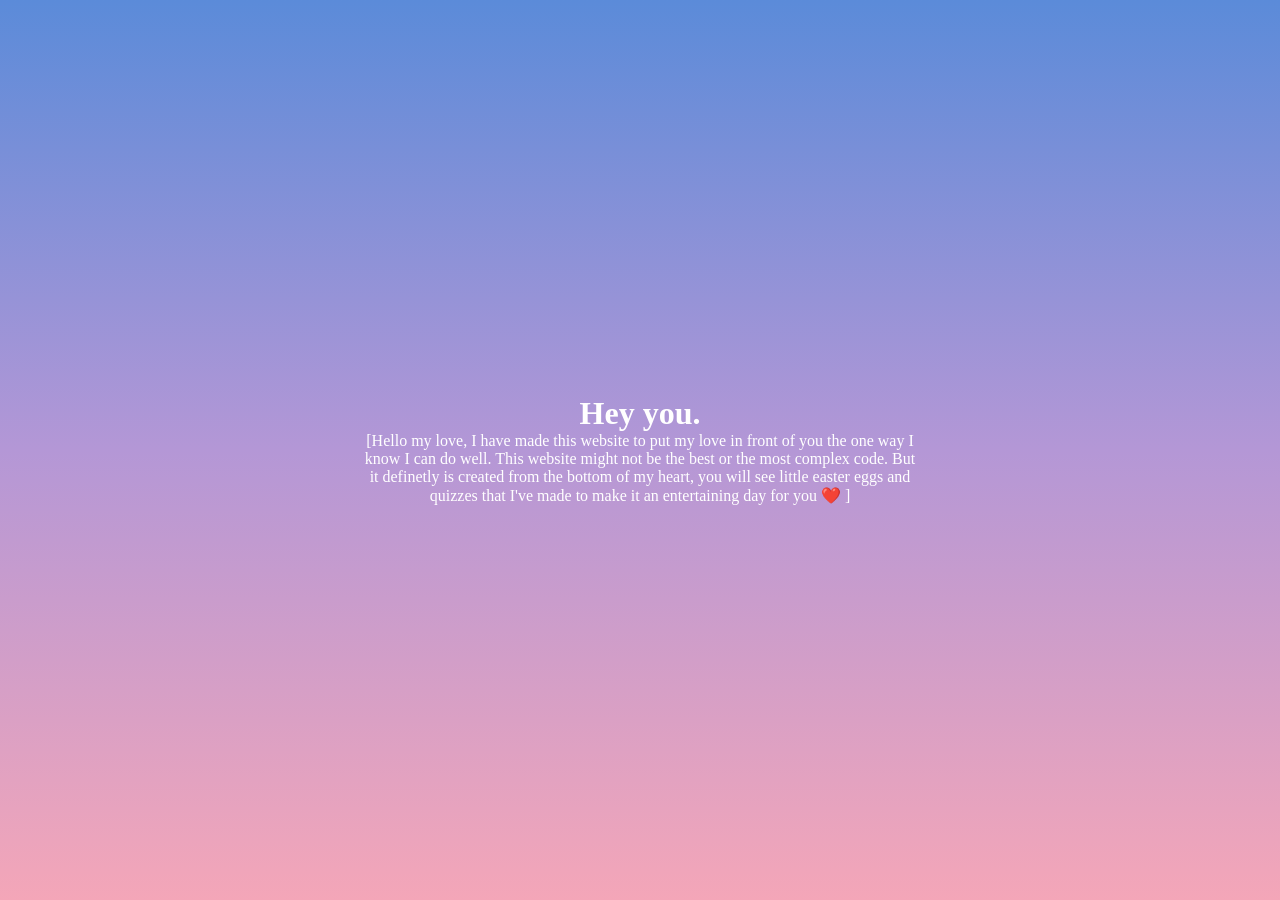
==== index.html @ 31c19db3 "index.html" ====
<!DOCTYPE html>
<html lang="en">
<head>
  <meta charset="UTF-8" />
  <title>For Mon Couer 🌸</title>
  <link rel="stylesheet" href="style.css?v=3" />
</head>
<body>

  <!-- APP -->
  <div id="app">

    <!-- PAGE 1 -->
    <div class="page active">
      <div class="content">
        <h1>Hey you.</h1>
        <p>[Hello my love, I have made this website to put my love in front of you the one way I know I can do well. This website might not be the best or the most complex code. But it definetly is created from the bottom of my heart, you will see little easter eggs and quizzes that I've made to make it an entertaining day for you ❤️ ]</p>
      </div>
      <div class="flower"></div>
    </div>

    <!-- PAGES 2–11 -->
    <div class="page"><div class="flower"></div></div>
    <div class="page"><div class="flower"></div></div>
    <div class="page"><div class="flower"></div></div>
    <div class="page"><div class="flower"></div></div>
    <div class="page"><div class="flower"></div></div>
    <div class="page"><div class="flower"></div></div>
    <div class="page"><div class="flower"></div></div>
    <div class="page"><div class="flower"></div></div>
    <div class="page"><div class="flower"></div></div>
    <div class="page"><div class="flower"></div></div>

  </div>

  <!-- NAVIGATION -->
  <div id="nav">
---- style.css ----
* {
  margin: 0;
  padding: 0;
  box-sizing: border-box;
  font-family: Georgia, serif;
}

/* ABSOLUTE SCROLL KILL */
html, body {
  width: 100%;
  height: 100%;
  overflow: hidden;
}

/* BACKGROUND */
body {
  background: linear-gradient(
    180deg,
    #5b8bd9,  /* blue orchid */
    #b497d6,  /* lavender */
    #f4a6b8   /* pink rose */
  );
  color: white;
}

/* APP */
#app {
  position: relative;
  width: 100%;
  height: 100%;
}

/* PAGES */
.page {
  position: absolute;
  inset: 0;
  display: none;
  justify-content: center;
  align-items: center;
}

.page.active {
  display: flex;
}

/* CENTERED TEXT */
.content {
  text-align: center;
  max-width: 600px;
  padding: 20px;
}

/* FLOWER */
.flower {
  position: absolute;
  bottom: 90px;
  right: 40px;
  font-size: 28px;
  cursor: pointer;
}

.flower::after {
  content: attr(data-msg);
  position: absolute;
  bottom: 35px;
  right: 0;
  background: rgba(0,0,0,0.75);
  padding: 8px 12px;
  border-radius: 8px;
  font-size: 14px;
  opacity: 0;
  white-space: nowrap;
  transition: opacity 0.3s ease;
}

.flower:hover::after {
  opacity: 1;
}

/* NAV */
#nav {
  position: fixed;
  bottom: 60px;
  width: 100%;
  display: flex;
  justify-content: space-between;
  padding: 0 40px;
}

button {
  background: rgba(255,255,255,0.25);
  border: none;
  padding: 10px 22px;
  border-radius: 20px;
  color: white;
  cursor: pointer;
}

/* PROGRESS */
#progress {
  position: fixed;
  bottom: 15px;
  width: 100%;
  text-align: center;
}

.bar {
  width: 80%;
  height: 8px;
  background: rgba(255,255,255,0.3);
  margin: 6px auto 0;
  border-radius: 10px;
}

.fill {
  height: 100%;
  width: 0%;
  background: white;
  border-radius: 10px;
  transition: width 0.4s ease;
}
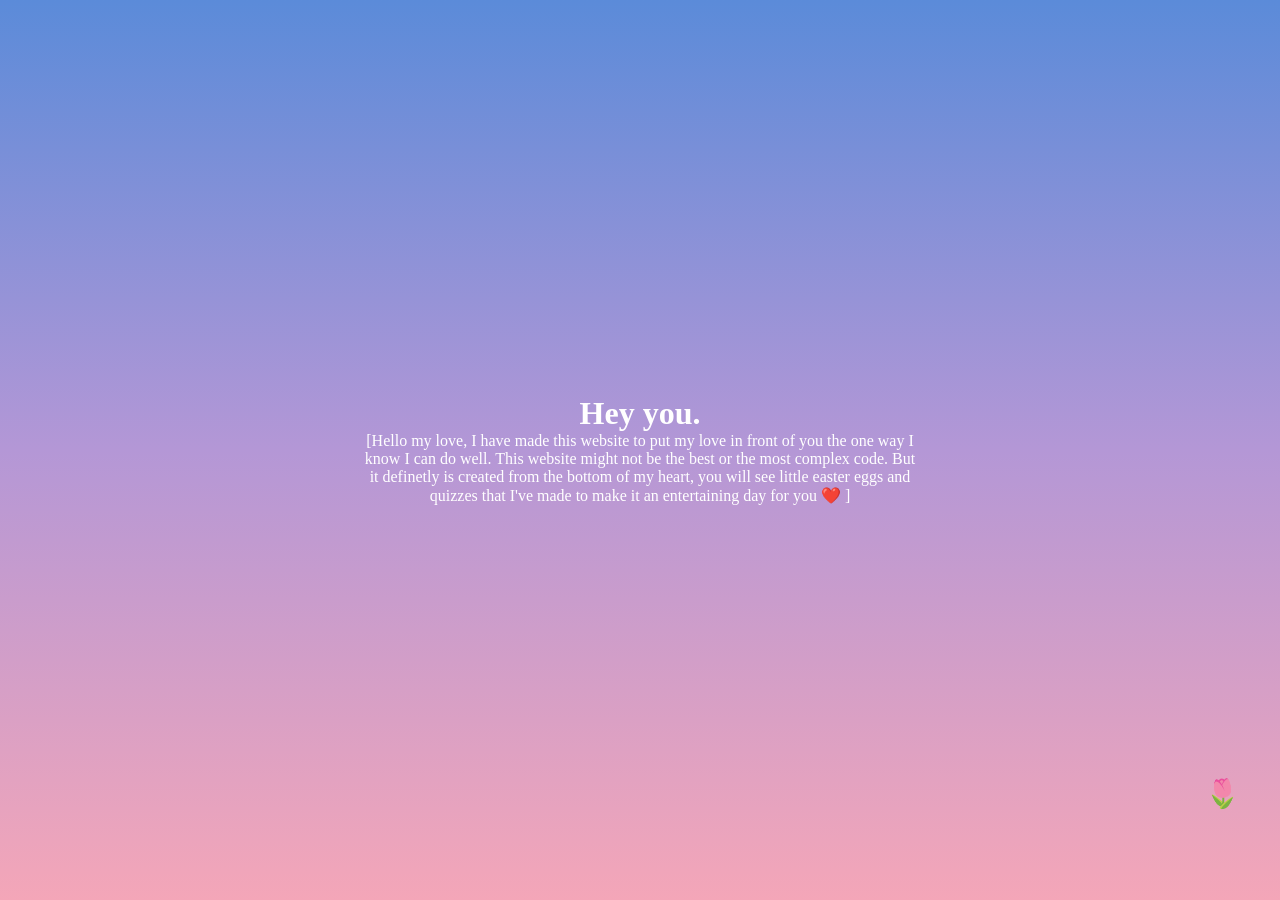
==== commit 6030ed56: "Update index.html" ====
--- a/index.html
+++ b/index.html
@@ -5,6 +5,8 @@
   <title>For Mon Couer 🌸</title>
   <link rel="stylesheet" href="style.css?v=3" />
 </head>
+  <script src="script.js?v=4"></script>
+<script src="timer.js?v=1"></script>
 <body>
 
   <!-- APP -->
@@ -20,18 +22,23 @@
     </div>
 
     <!-- PAGES 2–11 -->
-    <div class="page"><div class="flower"></div></div>
-    <div class="page"><div class="flower"></div></div>
-    <div class="page"><div class="flower"></div></div>
-    <div class="page"><div class="flower"></div></div>
-    <div class="page"><div class="flower"></div></div>
-    <div class="page"><div class="flower"></div></div>
-    <div class="page"><div class="flower"></div></div>
-    <div class="page"><div class="flower"></div></div>
-    <div class="page"><div class="flower"></div></div>
-    <div class="page"><div class="flower"></div></div>
+    <div class="page">
+  <div class="content">
+    <h2>Us, so far</h2>
 
+    <p>Since 24 January 2026</p>
+    <p id="timer">loading...</p>
+
+    <p>
+      How long we’ll date: <span style="font-size:22px;">∞</span>
+    </p>
+
+    <button id="edit-btn">Edit date</button>
   </div>
+
+  <div class="flower"></div>
+</div>
+
 
   <!-- NAVIGATION -->
   <div id="nav">
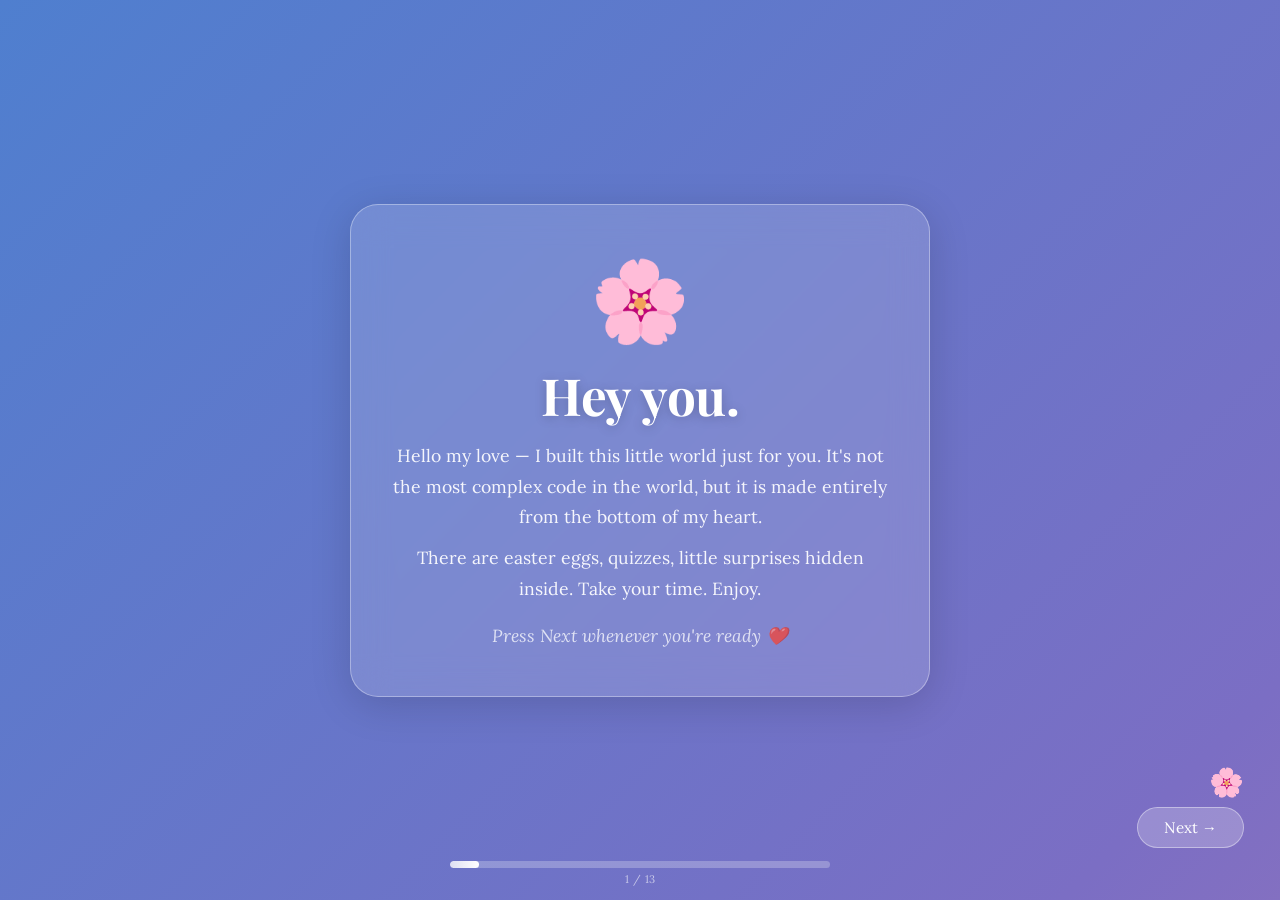
==== commit 552e508b: "Add files via upload" ====
--- a/index.html
+++ b/index.html
@@ -2,43 +2,821 @@
 <html lang="en">
 <head>
   <meta charset="UTF-8" />
-  <title>For Mon Couer 🌸</title>
-  <link rel="stylesheet" href="style.css?v=3" />
+  <meta name="viewport" content="width=device-width, initial-scale=1.0" />
+  <title>For Mon Cœur 🌸</title>
+  <link href="https://fonts.googleapis.com/css2?family=Playfair+Display:ital,wght@0,400;0,700;1,400&family=Lora:ital,wght@0,400;0,500;1,400&display=swap" rel="stylesheet">
+  <style>
+    *, *::before, *::after {
+      margin: 0; padding: 0;
+      box-sizing: border-box;
+    }
+
+    :root {
+      --blue:    #4f7fcf;
+      --lavender:#9b7fd4;
+      --rose:    #e8849a;
+      --cream:   #fff8f5;
+      --gold:    #f5c97a;
+    }
+
+    html, body {
+      width: 100%; height: 100%;
+      overflow: hidden;
+      font-family: 'Lora', Georgia, serif;
+    }
+
+    /* ── ANIMATED BACKGROUND ── */
+    body {
+      background: linear-gradient(135deg,
+        #4f7fcf 0%,
+        #7b6ec4 30%,
+        #c47ea8 60%,
+        #e8849a 100%);
+      background-size: 300% 300%;
+      animation: bgShift 14s ease infinite;
+      color: white;
+    }
+    @keyframes bgShift {
+      0%   { background-position: 0% 50%; }
+      50%  { background-position: 100% 50%; }
+      100% { background-position: 0% 50%; }
+    }
+
+    /* ── FLOATING PETALS ── */
+    .petal {
+      position: fixed;
+      top: -40px;
+      font-size: 20px;
+      animation: fall linear infinite;
+      pointer-events: none;
+      z-index: 0;
+      opacity: 0.6;
+    }
+    @keyframes fall {
+      0%   { transform: translateY(0) rotate(0deg);   opacity: 0.7; }
+      100% { transform: translateY(110vh) rotate(360deg); opacity: 0; }
+    }
+
+    /* ── APP WRAPPER ── */
+    #app {
+      position: relative;
+      width: 100%; height: 100%;
+      z-index: 1;
+    }
+
+    /* ── PAGES ── */
+    .page {
+      position: absolute;
+      inset: 0;
+      display: none;
+      justify-content: center;
+      align-items: center;
+      flex-direction: column;
+      opacity: 0;
+      transition: opacity 0.5s ease;
+    }
+    .page.active {
+      display: flex;
+      opacity: 1;
+    }
+    .page.fade-in {
+      animation: fadeIn 0.55s ease forwards;
+    }
+    @keyframes fadeIn {
+      from { opacity: 0; transform: translateY(18px); }
+      to   { opacity: 1; transform: translateY(0); }
+    }
+
+    /* ── CONTENT CARD ── */
+    .content {
+      text-align: center;
+      max-width: 580px;
+      width: 90%;
+      padding: 44px 40px;
+      background: rgba(255,255,255,0.14);
+      backdrop-filter: blur(18px);
+      -webkit-backdrop-filter: blur(18px);
+      border-radius: 28px;
+      border: 1px solid rgba(255,255,255,0.35);
+      box-shadow: 0 8px 40px rgba(0,0,0,0.15);
+      position: relative;
+      z-index: 2;
+    }
+    .content h1 {
+      font-family: 'Playfair Display', Georgia, serif;
+      font-size: clamp(2.2rem, 6vw, 3.2rem);
+      font-weight: 700;
+      letter-spacing: -0.5px;
+      line-height: 1.1;
+      margin-bottom: 18px;
+      text-shadow: 0 2px 12px rgba(0,0,0,0.2);
+    }
+    .content h2 {
+      font-family: 'Playfair Display', Georgia, serif;
+      font-size: clamp(1.6rem, 5vw, 2.4rem);
+      font-weight: 700;
+      margin-bottom: 16px;
+      text-shadow: 0 2px 12px rgba(0,0,0,0.2);
+    }
+    .content p {
+      font-size: clamp(0.95rem, 2.5vw, 1.1rem);
+      line-height: 1.75;
+      opacity: 0.93;
+      margin-bottom: 10px;
+    }
+    .content p:last-child { margin-bottom: 0; }
+    .content em {
+      font-style: italic;
+      opacity: 0.8;
+      font-size: 0.92em;
+    }
+    .big-emoji {
+      font-size: clamp(3rem, 8vw, 5rem);
+      display: block;
+      margin-bottom: 16px;
+      animation: pulse 2s ease-in-out infinite;
+    }
+    @keyframes pulse {
+      0%, 100% { transform: scale(1); }
+      50%       { transform: scale(1.12); }
+    }
+
+    /* ── TIMER ── */
+    #timer {
+      font-family: 'Playfair Display', serif;
+      font-size: clamp(1.05rem, 3vw, 1.3rem);
+      font-style: italic;
+      background: rgba(255,255,255,0.15);
+      border-radius: 14px;
+      padding: 12px 18px;
+      margin: 14px auto;
+      letter-spacing: 0.3px;
+      display: inline-block;
+    }
+    #edit-btn {
+      margin-top: 14px;
+      background: rgba(255,255,255,0.22);
+      border: 1px solid rgba(255,255,255,0.45);
+      color: white;
+      padding: 9px 22px;
+      border-radius: 20px;
+      cursor: pointer;
+      font-family: 'Lora', serif;
+      font-size: 0.9rem;
+      transition: background 0.2s;
+    }
+    #edit-btn:hover { background: rgba(255,255,255,0.36); }
+
+    /* ── QUIZ ── */
+    .quiz-question {
+      font-family: 'Playfair Display', serif;
+      font-size: clamp(1.1rem, 3vw, 1.35rem);
+      margin-bottom: 18px;
+    }
+    .quiz-options {
+      display: flex;
+      flex-direction: column;
+      gap: 10px;
+    }
+    .quiz-option {
+      background: rgba(255,255,255,0.18);
+      border: 1px solid rgba(255,255,255,0.35);
+      color: white;
+      padding: 11px 18px;
+      border-radius: 16px;
+      cursor: pointer;
+      font-family: 'Lora', serif;
+      font-size: 0.98rem;
+      transition: all 0.22s;
+      text-align: left;
+    }
+    .quiz-option:hover { background: rgba(255,255,255,0.3); transform: translateX(4px); }
+    .quiz-option.correct { background: rgba(120,220,140,0.45); border-color: rgba(120,220,140,0.7); }
+    .quiz-option.wrong   { background: rgba(220,100,100,0.38); border-color: rgba(220,100,100,0.6); }
+    .quiz-feedback {
+      margin-top: 14px;
+      font-style: italic;
+      font-size: 1rem;
+      min-height: 1.4em;
+      opacity: 0.9;
+    }
+
+    /* ── REASONS LIST ── */
+    .reasons-list {
+      list-style: none;
+      text-align: left;
+      margin-top: 4px;
+    }
+    .reasons-list li {
+      padding: 8px 0;
+      border-bottom: 1px solid rgba(255,255,255,0.18);
+      font-size: clamp(0.9rem, 2.3vw, 1.02rem);
+      line-height: 1.5;
+      display: flex;
+      gap: 10px;
+    }
+    .reasons-list li:last-child { border-bottom: none; }
+    .reasons-list li::before {
+      content: "✦";
+      color: var(--gold);
+      flex-shrink: 0;
+      margin-top: 1px;
+    }
+
+    /* ── LETTER ── */
+    .letter-box {
+      background: rgba(255,255,255,0.1);
+      border-radius: 16px;
+      padding: 24px 22px;
+      text-align: left;
+      font-style: italic;
+      font-size: clamp(0.92rem, 2.3vw, 1.05rem);
+      line-height: 1.9;
+      border: 1px solid rgba(255,255,255,0.25);
+      margin-top: 8px;
+    }
+    .letter-box .signature {
+      margin-top: 16px;
+      text-align: right;
+      font-style: normal;
+      font-weight: 500;
+      font-family: 'Playfair Display', serif;
+    }
+
+    /* ── PROMISE CARDS ── */
+    .promise-grid {
+      display: grid;
+      grid-template-columns: 1fr 1fr;
+      gap: 12px;
+      margin-top: 10px;
+    }
+    .promise-card {
+      background: rgba(255,255,255,0.15);
+      border-radius: 16px;
+      padding: 14px 12px;
+      font-size: clamp(0.82rem, 2.1vw, 0.95rem);
+      border: 1px solid rgba(255,255,255,0.3);
+      line-height: 1.5;
+      cursor: pointer;
+      transition: all 0.25s;
+      position: relative;
+    }
+    .promise-card:hover { background: rgba(255,255,255,0.28); transform: scale(1.03); }
+    .promise-card .card-icon { font-size: 1.4rem; display: block; margin-bottom: 6px; }
+    .promise-card.flipped {
+      background: rgba(245,201,122,0.3);
+      border-color: rgba(245,201,122,0.6);
+    }
+
+    /* ── MEMORIES SCRAMBLE ── */
+    .scramble-word {
+      font-family: 'Playfair Display', serif;
+      font-size: clamp(1.8rem, 6vw, 2.8rem);
+      letter-spacing: 6px;
+      font-weight: 700;
+      margin: 16px 0;
+      display: block;
+      text-shadow: 0 2px 10px rgba(0,0,0,0.2);
+    }
+    .guess-input {
+      background: rgba(255,255,255,0.2);
+      border: 1px solid rgba(255,255,255,0.5);
+      border-radius: 12px;
+      color: white;
+      font-family: 'Lora', serif;
+      font-size: 1rem;
+      padding: 10px 16px;
+      outline: none;
+      width: 100%;
+      max-width: 260px;
+      text-align: center;
+      margin-bottom: 10px;
+    }
+    .guess-input::placeholder { color: rgba(255,255,255,0.6); }
+    .guess-btn {
+      background: rgba(255,255,255,0.22);
+      border: 1px solid rgba(255,255,255,0.45);
+      color: white;
+      padding: 9px 26px;
+      border-radius: 20px;
+      cursor: pointer;
+      font-family: 'Lora', serif;
+      font-size: 0.92rem;
+      transition: background 0.2s;
+    }
+    .guess-btn:hover { background: rgba(255,255,255,0.38); }
+
+    /* ── FLOWER TOOLTIP ── */
+    .flower {
+      position: absolute;
+      bottom: 100px;
+      right: 36px;
+      font-size: 28px;
+      cursor: pointer;
+      z-index: 10;
+      user-select: none;
+    }
+    .flower::after {
+      content: attr(data-msg);
+      position: absolute;
+      bottom: 38px;
+      right: 0;
+      background: rgba(0,0,0,0.72);
+      padding: 8px 14px;
+      border-radius: 10px;
+      font-family: 'Lora', serif;
+      font-size: 13px;
+      opacity: 0;
+      white-space: nowrap;
+      transition: opacity 0.3s;
+      pointer-events: none;
+    }
+    .flower:hover::after { opacity: 1; }
+
+    /* ── NAV ── */
+    #nav {
+      position: fixed;
+      bottom: 52px;
+      width: 100%;
+      display: flex;
+      justify-content: space-between;
+      padding: 0 36px;
+      z-index: 20;
+    }
+    #nav button {
+      background: rgba(255,255,255,0.22);
+      border: 1px solid rgba(255,255,255,0.4);
+      color: white;
+      padding: 10px 26px;
+      border-radius: 22px;
+      cursor: pointer;
+      font-family: 'Lora', serif;
+      font-size: 0.95rem;
+      transition: all 0.22s;
+    }
+    #nav button:hover { background: rgba(255,255,255,0.38); transform: scale(1.04); }
+
+    /* ── PROGRESS BAR ── */
+    #progress {
+      position: fixed;
+      bottom: 14px;
+      width: 100%;
+      text-align: center;
+      z-index: 20;
+    }
+    .bar {
+      width: 72%;
+      max-width: 380px;
+      height: 7px;
+      background: rgba(255,255,255,0.25);
+      margin: 0 auto;
+      border-radius: 10px;
+      overflow: hidden;
+    }
+    .fill {
+      height: 100%;
+      width: 0%;
+      background: linear-gradient(90deg, rgba(255,255,255,0.7), white);
+      border-radius: 10px;
+      transition: width 0.45s cubic-bezier(.4,0,.2,1);
+    }
+    .page-count {
+      font-size: 11px;
+      opacity: 0.6;
+      margin-top: 4px;
+      font-family: 'Lora', serif;
+      letter-spacing: 0.5px;
+    }
+
+    /* ── FINAL PAGE ── */
+    .final-hearts {
+      position: fixed;
+      inset: 0;
+      pointer-events: none;
+      z-index: 0;
+    }
+    .heart-confetti {
+      position: absolute;
+      top: -30px;
+      font-size: 22px;
+      animation: confettiFall linear infinite;
+    }
+    @keyframes confettiFall {
+      0%   { transform: translateY(0) rotate(0deg); opacity: 1; }
+      100% { transform: translateY(110vh) rotate(720deg); opacity: 0; }
+    }
+  </style>
 </head>
-  <script src="script.js?v=4"></script>
-<script src="timer.js?v=1"></script>
 <body>
 
-  <!-- APP -->
-  <div id="app">
-
-    <!-- PAGE 1 -->
-    <div class="page active">
-      <div class="content">
-        <h1>Hey you.</h1>
-        <p>[Hello my love, I have made this website to put my love in front of you the one way I know I can do well. This website might not be the best or the most complex code. But it definetly is created from the bottom of my heart, you will see little easter eggs and quizzes that I've made to make it an entertaining day for you ❤️ ]</p>
+<!-- PETALS -->
+<div id="petals"></div>
+
+<div id="app">
+
+  <!-- PAGE 1: Welcome -->
+  <div class="page active">
+    <div class="flower" data-msg="I love you 🌸"></div>
+    <div class="content">
+      <span class="big-emoji">🌸</span>
+      <h1>Hey you.</h1>
+      <p>Hello my love — I built this little world just for you. It's not the most complex code in the world, but it is made entirely from the bottom of my heart.</p>
+      <p>There are easter eggs, quizzes, little surprises hidden inside. Take your time. Enjoy.</p>
+      <p style="margin-top:16px; font-style:italic; opacity:0.75;">Press Next whenever you're ready ❤️</p>
+    </div>
+  </div>
+
+  <!-- PAGE 2: Timer -->
+  <div class="page">
+    <div class="flower" data-msg="every second with you counts 💙"></div>
+    <div class="content">
+      <span class="big-emoji">⏳</span>
+      <h2>Us, so far</h2>
+      <p>Since 24 January 2026</p>
+      <p id="timer">loading...</p>
+      <p>How long we'll be together: <span style="font-size:1.6rem;">∞</span></p>
+      <button id="edit-btn">Edit start date</button>
+    </div>
+  </div>
+
+  <!-- PAGE 3: Quiz 1 -->
+  <div class="page" id="quiz-page-1">
+    <div class="flower" data-msg="think carefully 😏"></div>
+    <div class="content">
+      <h2>Little Quiz 🌷</h2>
+      <p class="quiz-question">What's the first thing I noticed about you?</p>
+      <div class="quiz-options" id="q1-opts">
+        <button class="quiz-option" data-correct="false">Your smile</button>
+        <button class="quiz-option" data-correct="true">Your eyes</button>
+        <button class="quiz-option" data-correct="false">Your laugh</button>
+        <button class="quiz-option" data-correct="false">Your voice</button>
       </div>
-      <div class="flower"></div>
-    </div>
-
-    <!-- PAGES 2–11 -->
-    <div class="page">
-  <div class="content">
-    <h2>Us, so far</h2>
-
-    <p>Since 24 January 2026</p>
-    <p id="timer">loading...</p>
-
-    <p>
-      How long we’ll date: <span style="font-size:22px;">∞</span>
-    </p>
-
-    <button id="edit-btn">Edit date</button>
-  </div>
-
-  <div class="flower"></div>
+      <p class="quiz-feedback" id="q1-feedback"></p>
+    </div>
+  </div>
+
+  <!-- PAGE 4: Reasons I love you -->
+  <div class="page">
+    <div class="flower" data-msg="this list goes on forever 🤍"></div>
+    <div class="content">
+      <h2>Why I love you</h2>
+      <p style="opacity:0.7; margin-bottom:14px;"><em>Just some of the reasons. The full list would crash this website.</em></p>
+      <ul class="reasons-list">
+        <li>The way you make every ordinary moment feel like it matters</li>
+        <li>How you carry yourself — quietly, with so much grace</li>
+        <li>You make me want to be better, every single day</li>
+        <li>The way you look at me like I'm something worth looking at</li>
+        <li>Your laugh — the real one, not the polite one</li>
+        <li>How your mind works. You're extraordinary and you don't even know it</li>
+        <li>The warmth you give everyone around you, effortlessly</li>
+      </ul>
+    </div>
+  </div>
+
+  <!-- PAGE 5: Scramble game -->
+  <div class="page" id="scramble-page">
+    <div class="flower" data-msg="you've got this 😘"></div>
+    <div class="content">
+      <h2>Unscramble Me 🌸</h2>
+      <p>I scrambled a word that describes you. Can you guess it?</p>
+      <span class="scramble-word" id="scramble-display">NDFTIEUCB</span>
+      <p id="scramble-hint" style="opacity:0.7; font-size:0.9rem; margin-bottom:12px;">Hint: it means unbelievably attractive ✨</p>
+      <div>
+        <input class="guess-input" id="scramble-input" type="text" placeholder="type your guess…" autocomplete="off" />
+        <br/>
+        <button class="guess-btn" id="scramble-btn">Check ✓</button>
+      </div>
+      <p id="scramble-feedback" class="quiz-feedback"></p>
+    </div>
+  </div>
+
+  <!-- PAGE 6: Letter -->
+  <div class="page">
+    <div class="flower" data-msg="I mean every word 🌷"></div>
+    <div class="content">
+      <h2>A Letter 💌</h2>
+      <div class="letter-box">
+        <p>My love,</p>
+        <br/>
+        <p>I'm not sure I have the words to explain what you mean to me. You walked into my life and rearranged everything — quietly, completely, in the best possible way.</p>
+        <br/>
+        <p>You make me feel seen. You make me feel like I'm enough, exactly as I am. That's a rare and beautiful gift that you give without even realising it.</p>
+        <br/>
+        <p>This website is small. My love for you is not.</p>
+        <div class="signature">— Yours, always 🌸</div>
+      </div>
+    </div>
+  </div>
+
+  <!-- PAGE 7: Quiz 2 -->
+  <div class="page" id="quiz-page-2">
+    <div class="flower" data-msg="you should know this one 😂"></div>
+    <div class="content">
+      <h2>Quiz Round 2 🌷</h2>
+      <p class="quiz-question">What do I call you when I'm being extra affectionate?</p>
+      <div class="quiz-options" id="q2-opts">
+        <button class="quiz-option" data-correct="false">Babe</button>
+        <button class="quiz-option" data-correct="true">Mon cœur</button>
+        <button class="quiz-option" data-correct="false">Love</button>
+        <button class="quiz-option" data-correct="false">Malkin</button>
+      </div>
+      <p class="quiz-feedback" id="q2-feedback"></p>
+    </div>
+  </div>
+
+  <!-- PAGE 8: Promises (flip cards) -->
+  <div class="page">
+    <div class="flower" data-msg="tap each one 🌸"></div>
+    <div class="content">
+      <h2>My Promises to You</h2>
+      <p style="opacity:0.7; font-size:0.88rem; margin-bottom:4px;"><em>Tap each card to reveal</em></p>
+      <div class="promise-grid" id="promise-grid">
+        <div class="promise-card" data-reveal="I will always choose you, every single morning.">
+          <span class="card-icon">🌅</span>Every morning
+        </div>
+        <div class="promise-card" data-reveal="I will listen — really listen — always.">
+          <span class="card-icon">👂</span>I will listen
+        </div>
+        <div class="promise-card" data-reveal="I will celebrate every small win with you.">
+          <span class="card-icon">🎉</span>Your wins are my wins
+        </div>
+        <div class="promise-card" data-reveal="I will never stop making you feel loved.">
+          <span class="card-icon">🤍</span>Always loved
+        </div>
+        <div class="promise-card" data-reveal="I will be your safe place, no matter what.">
+          <span class="card-icon">🏡</span>Your safe place
+        </div>
+        <div class="promise-card" data-reveal="I will grow with you, not just alongside you.">
+          <span class="card-icon">🌱</span>Growing together
+        </div>
+      </div>
+    </div>
+  </div>
+
+  <!-- PAGE 9: What you mean to me -->
+  <div class="page">
+    <div class="flower" data-msg="you're my favourite 🌷"></div>
+    <div class="content">
+      <span class="big-emoji">🌷</span>
+      <h2>What you are to me</h2>
+      <p>You are the tulip in the ocean of grass.</p>
+      <p>You are the reason I smile at my phone at strange hours.</p>
+      <p>You are proof that the best things in life are not planned.</p>
+      <p>You are mine, and I am so incredibly lucky for that.</p>
+      <p style="margin-top: 20px; font-style:italic; opacity:0.8; font-size:0.95rem;">"In a field of roses, she is a wildflower." — but honestly, you outshine even that.</p>
+    </div>
+  </div>
+
+  <!-- PAGE 10: Quiz 3 (fun) -->
+  <div class="page" id="quiz-page-3">
+    <div class="flower" data-msg="this is a trick question 😈"></div>
+    <div class="content">
+      <h2>Final Quiz 🌸</h2>
+      <p class="quiz-question">On a scale of 1–10, how much do I love you?</p>
+      <div class="quiz-options" id="q3-opts">
+        <button class="quiz-option" data-correct="false">7</button>
+        <button class="quiz-option" data-correct="false">10</button>
+        <button class="quiz-option" data-correct="false">100</button>
+        <button class="quiz-option" data-correct="true">The scale doesn't go high enough</button>
+      </div>
+      <p class="quiz-feedback" id="q3-feedback"></p>
+    </div>
+  </div>
+
+  <!-- PAGE 11: Things we'll do -->
+  <div class="page">
+    <div class="flower" data-msg="all of this is for real 💙"></div>
+    <div class="content">
+      <h2>Things we'll do 💙</h2>
+      <p style="opacity:0.75; font-size:0.9rem; margin-bottom:12px;"><em>A little bucket list, just for us</em></p>
+      <ul class="reasons-list">
+        <li>Watch a sunrise and pretend we weren't up too late</li>
+        <li>Cook a whole meal together and eat it on the floor</li>
+        <li>Get properly lost somewhere new</li>
+        <li>Dance when there's no music</li>
+        <li>Read in the same room without saying anything</li>
+        <li>Take a photo that we'll look back at in 20 years</li>
+        <li>Create a thousand more memories we can't predict yet</li>
+      </ul>
+    </div>
+  </div>
+
+  <!-- PAGE 12: Easter Egg page -->
+  <div class="page">
+    <div class="flower" data-msg="you found it! 🌸"></div>
+    <div class="content">
+      <span class="big-emoji">🥚</span>
+      <h2>Easter Egg 🌸</h2>
+      <p>You made it to the secret page.</p>
+      <p>Most people stop scrolling before this. But not you — because you're curious and wonderful and a little bit extra, just like me.</p>
+      <p style="margin-top:16px;">Also: <em>madameji, how is the website as of now?</em> 😄</p>
+      <p style="margin-top: 10px; opacity:0.8;">And: <strong>malkinnnnnn</strong> 🌷</p>
+    </div>
+  </div>
+
+  <!-- PAGE 13: Final -->
+  <div class="page" id="final-page">
+    <div id="hearts-container" class="final-hearts"></div>
+    <div class="flower" data-msg="and always will be 🌸"></div>
+    <div class="content" style="z-index:3; position:relative;">
+      <span class="big-emoji">❤️</span>
+      <h1>I love you.</h1>
+      <p>That's it. That's the whole message.</p>
+      <p>Happy Valentine's Day, mon cœur.</p>
+      <p style="margin-top:20px; font-style:italic; opacity:0.78; font-size:0.92rem;">Since 24 January 2026 — and for every day that follows.</p>
+    </div>
+  </div>
+
+</div><!-- /app -->
+
+<!-- NAV -->
+<div id="nav">
+  <button id="prev">← Back</button>
+  <button id="next">Next →</button>
 </div>
 
-
-  <!-- NAVIGATION -->
-  <div id="nav">
+<!-- PROGRESS -->
+<div id="progress">
+  <div class="bar"><div class="fill" id="fill"></div></div>
+  <div class="page-count" id="page-count"></div>
+</div>
+
+<script>
+// ── PETALS ──
+(function() {
+  const container = document.getElementById('petals');
+  const emojis = ['🌸','🌷','❤️','🤍','✦'];
+  for (let i = 0; i < 14; i++) {
+    const p = document.createElement('div');
+    p.className = 'petal';
+    p.textContent = emojis[i % emojis.length];
+    p.style.left = Math.random() * 100 + 'vw';
+    p.style.animationDuration = (7 + Math.random() * 10) + 's';
+    p.style.animationDelay = (Math.random() * 10) + 's';
+    p.style.fontSize = (14 + Math.random() * 14) + 'px';
+    container.appendChild(p);
+  }
+})();
+
+// ── FLOWER MESSAGES ──
+const flowerMessages = [
+  "I love you 🌸",
+  "madameji how is the website? 😄",
+  "malkinnnnnn 🌷",
+  "you're a tulip in the ocean of grass",
+  "you're my favourite person",
+  "tap me for a secret 🤫",
+  "thinking of you, always 💙",
+  "you're extraordinary 🤍",
+  "every second counts ⏳",
+  "click me I dare you 😏",
+  "boo! just kidding. hi 🌸",
+  "you found the flower 🌷",
+  "this one says: I adore you",
+];
+document.querySelectorAll('.flower').forEach((f, i) => {
+  if (!f.dataset.msg) {
+    f.dataset.msg = flowerMessages[i % flowerMessages.length];
+  }
+  const em = ['🌸','🌷','🤍','✿','❀'];
+  f.textContent = em[i % em.length];
+});
+
+// ── TIMER ──
+function updateTimer() {
+  const start = new Date("2026-01-24T00:00:00");
+  const el = document.getElementById('timer');
+  if (!el) return;
+  let diff = Date.now() - start;
+  if (diff < 0) { el.textContent = "about to begin 💙"; return; }
+  const days    = Math.floor(diff / 86400000); diff %= 86400000;
+  const hours   = Math.floor(diff / 3600000);  diff %= 3600000;
+  const minutes = Math.floor(diff / 60000);    diff %= 60000;
+  const seconds = Math.floor(diff / 1000);
+  el.textContent = `${days}d ${hours}h ${minutes}m ${seconds}s`;
+}
+updateTimer();
+setInterval(updateTimer, 1000);
+
+document.getElementById('edit-btn')?.addEventListener('click', () => {
+  alert('are you questioning my memory or loyalty 😂');
+});
+
+// ── QUIZ HELPER ──
+function setupQuiz(optsId, feedbackId, correctMsg, wrongMsg) {
+  const container = document.getElementById(optsId);
+  const fb = document.getElementById(feedbackId);
+  if (!container) return;
+  container.querySelectorAll('.quiz-option').forEach(btn => {
+    btn.addEventListener('click', function() {
+      container.querySelectorAll('.quiz-option').forEach(b => b.disabled = true);
+      if (this.dataset.correct === 'true') {
+        this.classList.add('correct');
+        fb.textContent = correctMsg;
+      } else {
+        this.classList.add('wrong');
+        fb.textContent = wrongMsg;
+        container.querySelectorAll('[data-correct="true"]').forEach(b => b.classList.add('correct'));
+      }
+    });
+  });
+}
+setupQuiz('q1-opts','q1-feedback','Correct! I noticed your eyes first 💙','Not quite — it was your eyes that got me 💙');
+setupQuiz('q2-opts','q2-feedback','Mon cœur — because that\'s what you are 🌸','So close! Mon cœur — my heart 🌸');
+setupQuiz('q3-opts','q3-feedback','Exactly right. The scale doesn\'t exist that goes high enough ❤️','Think bigger. Much bigger ❤️');
+
+// ── SCRAMBLE ──
+(function() {
+  const answer = "BEGUILED";  // means charmed/enchanted
+  const scrambled = "GDLBEIEU";
+  const display = document.getElementById('scramble-display');
+  const input   = document.getElementById('scramble-input');
+  const btn     = document.getElementById('scramble-btn');
+  const fb      = document.getElementById('scramble-feedback');
+  if (!display) return;
+  display.textContent = scrambled;
+  btn.addEventListener('click', () => {
+    const guess = input.value.trim().toUpperCase();
+    if (guess === answer) {
+      fb.textContent = "Yes! Beguiled — completely enchanted. Just like I am by you 🌸";
+      fb.style.color = "lightgreen";
+    } else if (guess.length === 0) {
+      fb.textContent = "Type something, don't be shy 😄";
+    } else {
+      fb.textContent = `Not quite! The answer is BEGUILED — enchanted ✨`;
+      fb.style.color = "rgba(255,200,200,0.9)";
+    }
+  });
+  input.addEventListener('keydown', e => { if (e.key === 'Enter') btn.click(); });
+})();
+
+// ── PROMISE CARDS ──
+document.querySelectorAll('.promise-card').forEach(card => {
+  card.addEventListener('click', function() {
+    if (!this.classList.contains('flipped')) {
+      const orig = this.innerHTML;
+      this.classList.add('flipped');
+      this.innerHTML = `<span style="font-size:0.9rem; line-height:1.5;">${this.dataset.reveal}</span>`;
+    }
+  });
+});
+
+// ── HEARTS CONFETTI (final page) ──
+function launchHearts() {
+  const c = document.getElementById('hearts-container');
+  if (!c) return;
+  const emojis = ['❤️','🌸','🌷','💕','🤍','💖'];
+  for (let i = 0; i < 22; i++) {
+    const h = document.createElement('div');
+    h.className = 'heart-confetti';
+    h.textContent = emojis[i % emojis.length];
+    h.style.left = Math.random() * 100 + 'vw';
+    h.style.fontSize = (16 + Math.random() * 18) + 'px';
+    h.style.animationDuration = (4 + Math.random() * 5) + 's';
+    h.style.animationDelay = (Math.random() * 3) + 's';
+    c.appendChild(h);
+  }
+}
+
+// ── NAVIGATION ──
+const pages = document.querySelectorAll('.page');
+const total = pages.length;
+let index = 0;
+const fillEl     = document.getElementById('fill');
+const pageCountEl= document.getElementById('page-count');
+const prevBtn    = document.getElementById('prev');
+const nextBtn    = document.getElementById('next');
+
+function render(dir) {
+  pages.forEach((p, i) => {
+    p.classList.remove('active','fade-in');
+    if (i === index) {
+      p.classList.add('active');
+      requestAnimationFrame(() => p.classList.add('fade-in'));
+    }
+  });
+  fillEl.style.width = ((index + 1) / total * 100) + '%';
+  pageCountEl.textContent = `${index + 1} / ${total}`;
+  prevBtn.style.visibility = index === 0 ? 'hidden' : 'visible';
+  nextBtn.textContent = index === total - 1 ? 'Start over 🌸' : 'Next →';
+  if (index === total - 1) launchHearts();
+}
+
+nextBtn.addEventListener('click', () => {
+  if (index < total - 1) { index++; render(1); }
+  else { index = 0; render(-1); }
+});
+prevBtn.addEventListener('click', () => {
+  if (index > 0) { index--; render(-1); }
+});
+
+// Keyboard navigation
+document.addEventListener('keydown', e => {
+  if (e.key === 'ArrowRight') nextBtn.click();
+  if (e.key === 'ArrowLeft')  prevBtn.click();
+});
+
+render(1);
+</script>
+</body>
+</html>
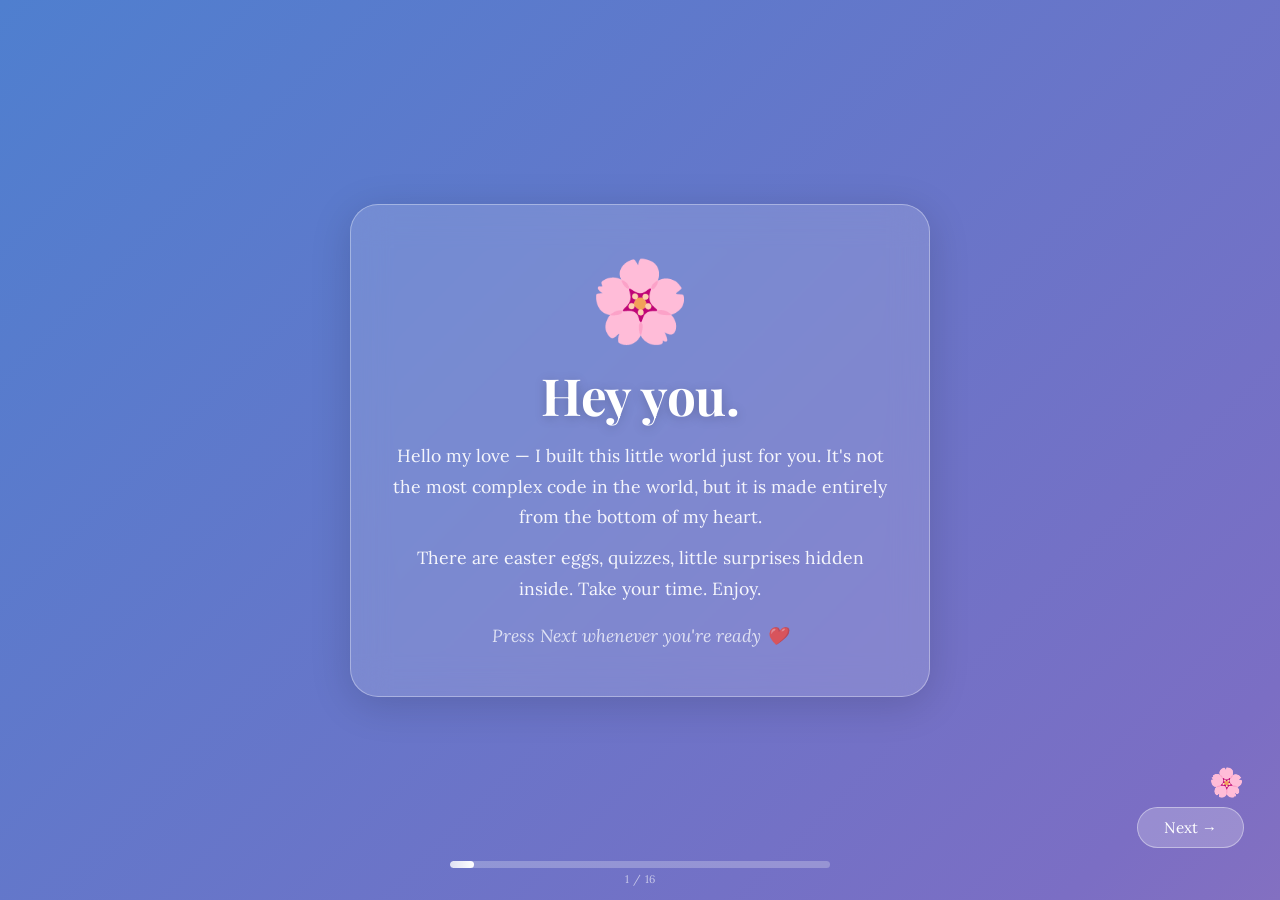
==== commit 6a5a1b75: "index.html" ====
--- a/index.html
+++ b/index.html
@@ -268,7 +268,7 @@
       border-color: rgba(245,201,122,0.6);
     }
 
-    /* ── MEMORIES SCRAMBLE ── */
+    /* ── SCRAMBLE ── */
     .scramble-word {
       font-family: 'Playfair Display', serif;
       font-size: clamp(1.8rem, 6vw, 2.8rem);
@@ -405,11 +405,27 @@
       0%   { transform: translateY(0) rotate(0deg); opacity: 1; }
       100% { transform: translateY(110vh) rotate(720deg); opacity: 0; }
     }
+
+    /* ── STORY BOX ── */
+    .story-box {
+      background: rgba(255,255,255,0.1);
+      border-radius: 16px;
+      padding: 20px 22px;
+      text-align: left;
+      font-size: clamp(0.85rem, 2.1vw, 0.97rem);
+      line-height: 1.85;
+      border: 1px solid rgba(255,255,255,0.22);
+      margin-top: 10px;
+      max-height: 220px;
+      overflow-y: auto;
+    }
+    .story-box::-webkit-scrollbar { width: 4px; }
+    .story-box::-webkit-scrollbar-track { background: transparent; }
+    .story-box::-webkit-scrollbar-thumb { background: rgba(255,255,255,0.3); border-radius: 4px; }
   </style>
 </head>
 <body>
 
-<!-- PETALS -->
 <div id="petals"></div>
 
 <div id="app">
@@ -428,7 +444,7 @@
 
   <!-- PAGE 2: Timer -->
   <div class="page">
-    <div class="flower" data-msg="every second with you counts 💙"></div>
+    <div class="flower" data-msg="every moment we spend counts as a second in my 7 minutes 💙"></div>
     <div class="content">
       <span class="big-emoji">⏳</span>
       <h2>Us, so far</h2>
@@ -440,14 +456,14 @@
   </div>
 
   <!-- PAGE 3: Quiz 1 -->
-  <div class="page" id="quiz-page-1">
+  <div class="page">
     <div class="flower" data-msg="think carefully 😏"></div>
     <div class="content">
       <h2>Little Quiz 🌷</h2>
-      <p class="quiz-question">What's the first thing I noticed about you?</p>
+      <p class="quiz-question">What's the first thing I liked about you?</p>
       <div class="quiz-options" id="q1-opts">
-        <button class="quiz-option" data-correct="false">Your smile</button>
-        <button class="quiz-option" data-correct="true">Your eyes</button>
+        <button class="quiz-option" data-correct="true">Your smile</button>
+        <button class="quiz-option" data-correct="false">Your eyes</button>
         <button class="quiz-option" data-correct="false">Your laugh</button>
         <button class="quiz-option" data-correct="false">Your voice</button>
       </div>
@@ -463,24 +479,24 @@
       <p style="opacity:0.7; margin-bottom:14px;"><em>Just some of the reasons. The full list would crash this website.</em></p>
       <ul class="reasons-list">
         <li>The way you make every ordinary moment feel like it matters</li>
-        <li>How you carry yourself — quietly, with so much grace</li>
-        <li>You make me want to be better, every single day</li>
+        <li>How you carry yourself — quietly, with so much grace (and uffffff that smile)</li>
+        <li>You make me want to be better, every single day. How you changed my entire personality, pulled me away from every negative thing that exists</li>
         <li>The way you look at me like I'm something worth looking at</li>
         <li>Your laugh — the real one, not the polite one</li>
-        <li>How your mind works. You're extraordinary and you don't even know it</li>
+        <li>How your mind works. Even though you act a bit slow at times 🤣 You're extraordinary and you don't even know it</li>
         <li>The warmth you give everyone around you, effortlessly</li>
       </ul>
     </div>
   </div>
 
-  <!-- PAGE 5: Scramble game -->
-  <div class="page" id="scramble-page">
+  <!-- PAGE 5: Scramble -->
+  <div class="page">
     <div class="flower" data-msg="you've got this 😘"></div>
     <div class="content">
       <h2>Unscramble Me 🌸</h2>
       <p>I scrambled a word that describes you. Can you guess it?</p>
-      <span class="scramble-word" id="scramble-display">NDFTIEUCB</span>
-      <p id="scramble-hint" style="opacity:0.7; font-size:0.9rem; margin-bottom:12px;">Hint: it means unbelievably attractive ✨</p>
+      <span class="scramble-word" id="scramble-display">U G N P E</span>
+      <p id="scramble-hint" style="opacity:0.7; font-size:0.9rem; margin-bottom:12px;">Hint: it's a very specific type of adorable 🐧</p>
       <div>
         <input class="guess-input" id="scramble-input" type="text" placeholder="type your guess…" autocomplete="off" />
         <br/>
@@ -498,24 +514,24 @@
       <div class="letter-box">
         <p>My love,</p>
         <br/>
-        <p>I'm not sure I have the words to explain what you mean to me. You walked into my life and rearranged everything — quietly, completely, in the best possible way.</p>
+        <p>I'm not sure I have the words to explain what you mean to me. You walked into my life and rearranged everything — quietly, completely, in the best possible way. It wasn't long before where I disliked talking to people, but now I enjoy every interaction I have.</p>
         <br/>
-        <p>You make me feel seen. You make me feel like I'm enough, exactly as I am. That's a rare and beautiful gift that you give without even realising it.</p>
+        <p>You make me feel like I'm enough, exactly as I am. That's a rare and beautiful gift that you give without even realising it.</p>
         <br/>
-        <p>This website is small. My love for you is not.</p>
+        <p>This website is small. Your heart is not.</p>
         <div class="signature">— Yours, always 🌸</div>
       </div>
     </div>
   </div>
 
   <!-- PAGE 7: Quiz 2 -->
-  <div class="page" id="quiz-page-2">
+  <div class="page">
     <div class="flower" data-msg="you should know this one 😂"></div>
     <div class="content">
       <h2>Quiz Round 2 🌷</h2>
       <p class="quiz-question">What do I call you when I'm being extra affectionate?</p>
       <div class="quiz-options" id="q2-opts">
-        <button class="quiz-option" data-correct="false">Babe</button>
+        <button class="quiz-option" data-correct="false">Frooti</button>
         <button class="quiz-option" data-correct="true">Mon cœur</button>
         <button class="quiz-option" data-correct="false">Love</button>
         <button class="quiz-option" data-correct="false">Malkin</button>
@@ -524,20 +540,20 @@
     </div>
   </div>
 
-  <!-- PAGE 8: Promises (flip cards) -->
+  <!-- PAGE 8: Promises -->
   <div class="page">
     <div class="flower" data-msg="tap each one 🌸"></div>
     <div class="content">
       <h2>My Promises to You</h2>
       <p style="opacity:0.7; font-size:0.88rem; margin-bottom:4px;"><em>Tap each card to reveal</em></p>
-      <div class="promise-grid" id="promise-grid">
-        <div class="promise-card" data-reveal="I will always choose you, every single morning.">
+      <div class="promise-grid">
+        <div class="promise-card" data-reveal="I will always choose you, every single morning. Also bring you flowers 🌸">
           <span class="card-icon">🌅</span>Every morning
         </div>
-        <div class="promise-card" data-reveal="I will listen — really listen — always.">
+        <div class="promise-card" data-reveal="I will listen as always, because your voice is better than the Moonlight Sonata.">
           <span class="card-icon">👂</span>I will listen
         </div>
-        <div class="promise-card" data-reveal="I will celebrate every small win with you.">
+        <div class="promise-card" data-reveal="I will celebrate every small win with you. Also we can celebrate the losses with pani puri which I can't eat 😭">
           <span class="card-icon">🎉</span>Your wins are my wins
         </div>
         <div class="promise-card" data-reveal="I will never stop making you feel loved.">
@@ -559,16 +575,16 @@
     <div class="content">
       <span class="big-emoji">🌷</span>
       <h2>What you are to me</h2>
-      <p>You are the tulip in the ocean of grass.</p>
+      <p>You are the lily in the ocean of grass.</p>
       <p>You are the reason I smile at my phone at strange hours.</p>
-      <p>You are proof that the best things in life are not planned.</p>
+      <p>You are proof that the best things in life are not planned. Your words, not mine 🫠</p>
       <p>You are mine, and I am so incredibly lucky for that.</p>
-      <p style="margin-top: 20px; font-style:italic; opacity:0.8; font-size:0.95rem;">"In a field of roses, she is a wildflower." — but honestly, you outshine even that.</p>
-    </div>
-  </div>
-
-  <!-- PAGE 10: Quiz 3 (fun) -->
-  <div class="page" id="quiz-page-3">
+      <p style="margin-top:20px; font-style:italic; opacity:0.8; font-size:0.95rem;">"In a field of rose..." — Nevermind, I think you're the reason roses have their colour. The red from your blood.</p>
+    </div>
+  </div>
+
+  <!-- PAGE 10: Quiz 3 -->
+  <div class="page">
     <div class="flower" data-msg="this is a trick question 😈"></div>
     <div class="content">
       <h2>Final Quiz 🌸</h2>
@@ -590,52 +606,189 @@
       <h2>Things we'll do 💙</h2>
       <p style="opacity:0.75; font-size:0.9rem; margin-bottom:12px;"><em>A little bucket list, just for us</em></p>
       <ul class="reasons-list">
-        <li>Watch a sunrise and pretend we weren't up too late</li>
-        <li>Cook a whole meal together and eat it on the floor</li>
-        <li>Get properly lost somewhere new</li>
-        <li>Dance when there's no music</li>
-        <li>Read in the same room without saying anything</li>
-        <li>Take a photo that we'll look back at in 20 years</li>
+        <li>Have a pani puri/maggie eating competition</li>
+        <li>Cook a whole meal — ofc I'll cook — together and eat it on the floor</li>
+        <li>Get properly lost somewhere. I'm already lost in your eyes</li>
+        <li>Watch Ramaiya Vastavaiya together</li>
+        <li>Read in the same room without saying anything, a challenge for you 😙</li>
+        <li>Take more photos that we'll look back at in the coming years</li>
         <li>Create a thousand more memories we can't predict yet</li>
       </ul>
     </div>
   </div>
 
-  <!-- PAGE 12: Easter Egg page -->
+  <!-- PAGE 12: Easter Egg -->
   <div class="page">
     <div class="flower" data-msg="you found it! 🌸"></div>
     <div class="content">
       <span class="big-emoji">🥚</span>
       <h2>Easter Egg 🌸</h2>
-      <p>You made it to the secret page.</p>
-      <p>Most people stop scrolling before this. But not you — because you're curious and wonderful and a little bit extra, just like me.</p>
-      <p style="margin-top:16px;">Also: <em>madameji, how is the website as of now?</em> 😄</p>
-      <p style="margin-top: 10px; opacity:0.8;">And: <strong>malkinnnnnn</strong> 🌷</p>
-    </div>
-  </div>
-
-  <!-- PAGE 13: Final -->
+      <p>You made it to the secret page. Here's a story.</p>
+      <div class="story-box">
+        A bird rested on a branch in solitude in the middle of winter, she exhaled her loneliness with precise breaths. She had flown this way because of a conflict that stung her in life and had she not flown in the harsh conditions she wouldn't have found peace, or at least she believed. So she — with great determination — flew eastward back to her group. She faced great challenges from raging storms to cold nights of greater detachment but she persisted onwards regardless with a smile. When she did reach back to the flock, they welcomed her with warmth and deep affection. But, before letting anyone tend to her wounds, she first helped her friend pick up her glasses, she made funny faces at her to show her affection and chirped loudly. Then she helped another friend find her favorite food, raw cottage cheese. Another friend asked help because her parents were strict, so she sneaked that friend out and took her to see the world more openly. Another friend — she lost her heart to her partner, but our heroine found it and brought it back to her. I watched from a distance, I always was, but she noticed me. I never thought anyone could, I was good at hiding. No matter how many times I flapped my wings she came closer and made me meet her friends. I never thought that birds could be this beautiful.
+      </div>
+      <p style="margin-top:14px;"><em>madameji, how is the website as of now?</em> 😄</p>
+      <p style="margin-top:8px; opacity:0.8;"><strong>malkinnnnnn</strong> 🌷</p>
+    </div>
+  </div>
+
+  <!-- PAGE 13: Final "I love you" -->
   <div class="page" id="final-page">
     <div id="hearts-container" class="final-hearts"></div>
     <div class="flower" data-msg="and always will be 🌸"></div>
     <div class="content" style="z-index:3; position:relative;">
       <span class="big-emoji">❤️</span>
-      <h1>I love you.</h1>
+      <h1>I loveeeeeeee youuuuuuuu so muchhhh.</h1>
       <p>That's it. That's the whole message.</p>
       <p>Happy Valentine's Day, mon cœur.</p>
       <p style="margin-top:20px; font-style:italic; opacity:0.78; font-size:0.92rem;">Since 24 January 2026 — and for every day that follows.</p>
     </div>
   </div>
 
+  <!-- PAGE 14: Nothing here -->
+  <div class="page">
+    <div class="flower" data-msg="seriously, nothing 🫥"></div>
+    <div class="content">
+      <span class="big-emoji">🫥</span>
+      <h2>There's nothing here.</h2>
+      <p style="opacity:0.6; font-style:italic;">Why are you still clicking?</p>
+      <p style="opacity:0.45; font-size:0.85rem; margin-top:8px;">...go back.</p>
+    </div>
+  </div>
+
+  <!-- PAGE 15: Poem 1 - Warmth of a Hug -->
+  <div class="page">
+    <div class="flower" data-msg="okay fine 😤🌸"></div>
+    <div class="content">
+      <h2>Seriously nothing.</h2>
+      <p style="opacity:0.7; font-size:0.88rem; margin-bottom:12px;"><em>(okay fine take this poem)</em></p>
+      <div class="poem-box">
+        <p class="poem-title">Warmth of a Hug</p>
+        <p>Insulated in comfort</p>
+        <p>Connected physically &amp; astrally,</p>
+        <p>A motherly love,</p>
+        <p>Nurture and nutrition,</p>
+        <p>When hearts are closest together,</p>
+        <p>When even the coldest are made aware of warmth,</p>
+        <p>When all else is malarkey,</p>
+        <p>When hokum fabricates to life,</p>
+        <p>Breathes life into the soulless,</p>
+        <p>Hatred melded into love;</p>
+        <p>One becomes envious of themselves,</p>
+        <p>Feeds those starving for affection,</p>
+        <p>Insulated in comfort,</p>
+        <p>Connected physically and astrally,</p>
+        <p>Love,</p>
+        <p>Warmth of a hug.</p>
+      </div>
+      <p style="margin-top:14px; font-size:0.88rem; opacity:0.65; font-style:italic;">Ugh fine go to the next one for a final surprise →</p>
+    </div>
+  </div>
+
+  <!-- PAGE 16: Valentine question -->
+  <div class="page" id="valentine-page">
+    <div id="hearts-v" class="final-hearts"></div>
+    <div class="flower" data-msg="you know the answer 🌸"></div>
+    <div class="content" style="z-index:3; position:relative;">
+      <span class="big-emoji" style="animation-duration:0.9s;">💝</span>
+      <h1>Will you be my Valentine?</h1>
+      <p style="margin-bottom:24px; opacity:0.85;">The most important question on this website.</p>
+      <div style="display:flex; gap:18px; justify-content:center; flex-wrap:wrap;">
+        <button id="yes-btn" style="
+          background: linear-gradient(135deg, rgba(232,132,154,0.8), rgba(155,127,212,0.8));
+          border: 2px solid rgba(255,255,255,0.65);
+          color: white;
+          padding: 14px 48px;
+          border-radius: 28px;
+          cursor: pointer;
+          font-family: 'Playfair Display', serif;
+          font-size: 1.2rem;
+          font-weight: 700;
+          transition: all 0.25s;
+          box-shadow: 0 4px 22px rgba(0,0,0,0.25);
+        ">Yes 💖</button>
+        <button id="no-btn" style="
+          background: rgba(255,255,255,0.07);
+          border: 1px solid rgba(255,255,255,0.18);
+          color: rgba(255,255,255,0.3);
+          padding: 14px 48px;
+          border-radius: 28px;
+          cursor: not-allowed;
+          font-family: 'Lora', serif;
+          font-size: 1rem;
+          pointer-events: none;
+        ">No</button>
+      </div>
+      <p id="no-taunt" style="min-height:1.4em; margin-top:14px; font-style:italic; font-size:0.9rem; opacity:0.8;"></p>
+    </div>
+
+    <!-- Poem Modal -->
+    <div id="poem-modal" style="
+      display:none;
+      position:fixed;
+      inset:0;
+      background:rgba(0,0,0,0.62);
+      backdrop-filter:blur(12px);
+      -webkit-backdrop-filter:blur(12px);
+      z-index:200;
+      justify-content:center;
+      align-items:center;
+    ">
+      <div style="
+        background: linear-gradient(135deg, rgba(60,110,200,0.92), rgba(190,110,160,0.92));
+        border: 1px solid rgba(255,255,255,0.4);
+        border-radius: 28px;
+        padding: 44px 38px;
+        max-width: 500px;
+        width: 90%;
+        text-align:center;
+        box-shadow: 0 16px 60px rgba(0,0,0,0.45);
+        animation: fadeIn 0.5s ease forwards;
+        max-height: 90vh;
+        overflow-y: auto;
+      ">
+        <span style="font-size:2.6rem; display:block; margin-bottom:14px; animation:pulse 1.3s ease-in-out infinite;">🌸</span>
+        <h2 style="font-family:'Playfair Display',serif; font-size:1.55rem; margin-bottom:24px; text-shadow:0 2px 10px rgba(0,0,0,0.2);">I knew you'd say yes 💙</h2>
+        <div style="font-style:italic; font-size:0.97rem; line-height:2.15; text-align:center; opacity:0.97;">
+          A sight unforgettable<br/>
+          When I see her:<br/>
+          In my heart I bear no fear<br/>
+          I need no adrenaline to feel butterflies in my heart<br/>
+          For her sight is like a piercing dart<br/>
+          Her warmth assures me<br/>
+          Puzzle pieces meant to be<br/>
+          While that's work of poet<br/>
+          Feelings she's crocheted<br/>
+          Her eyes are like onyx<br/>
+          Infernal ice, a perfect mix<br/>
+          She doesn't know<br/>
+          Why I don't sleep at night<br/>
+          A powerful bow<br/>
+          That's her beauty's might.
+        </div>
+        <button onclick="document.getElementById('poem-modal').style.display='none'" style="
+          margin-top:28px;
+          background:rgba(255,255,255,0.22);
+          border:1px solid rgba(255,255,255,0.5);
+          color:white;
+          padding:10px 34px;
+          border-radius:22px;
+          cursor:pointer;
+          font-family:'Lora',serif;
+          font-size:0.95rem;
+          transition: background 0.2s;
+        ">Close 🌸</button>
+      </div>
+    </div>
+  </div>
+
 </div><!-- /app -->
 
-<!-- NAV -->
 <div id="nav">
   <button id="prev">← Back</button>
   <button id="next">Next →</button>
 </div>
 
-<!-- PROGRESS -->
 <div id="progress">
   <div class="bar"><div class="fill" id="fill"></div></div>
   <div class="page-count" id="page-count"></div>
@@ -663,7 +816,7 @@
   "I love you 🌸",
   "madameji how is the website? 😄",
   "malkinnnnnn 🌷",
-  "you're a tulip in the ocean of grass",
+  "you're a lily in the ocean of grass",
   "you're my favourite person",
   "tap me for a secret 🤫",
   "thinking of you, always 💙",
@@ -699,7 +852,7 @@
 setInterval(updateTimer, 1000);
 
 document.getElementById('edit-btn')?.addEventListener('click', () => {
-  alert('are you questioning my memory or loyalty 😂');
+  alert('do you no trust my memory or loyalty 🤣 huhhh');
 });
 
 // ── QUIZ HELPER ──
@@ -721,29 +874,28 @@
     });
   });
 }
-setupQuiz('q1-opts','q1-feedback','Correct! I noticed your eyes first 💙','Not quite — it was your eyes that got me 💙');
+setupQuiz('q1-opts','q1-feedback','Yes!! That smile gets me every single time 😭🌸','Not quite — it was your smile that got me first 🌸');
 setupQuiz('q2-opts','q2-feedback','Mon cœur — because that\'s what you are 🌸','So close! Mon cœur — my heart 🌸');
-setupQuiz('q3-opts','q3-feedback','Exactly right. The scale doesn\'t exist that goes high enough ❤️','Think bigger. Much bigger ❤️');
-
-// ── SCRAMBLE ──
+setupQuiz('q3-opts','q3-feedback','Exactly right. The scale doesn\'t exist that goes high enough ❤️','Think bigger. Much, much bigger ❤️');
+
+// ── SCRAMBLE: PENGU ──
 (function() {
-  const answer = "BEGUILED";  // means charmed/enchanted
-  const scrambled = "GDLBEIEU";
+  const answer = "PENGU";
   const display = document.getElementById('scramble-display');
   const input   = document.getElementById('scramble-input');
   const btn     = document.getElementById('scramble-btn');
   const fb      = document.getElementById('scramble-feedback');
   if (!display) return;
-  display.textContent = scrambled;
   btn.addEventListener('click', () => {
     const guess = input.value.trim().toUpperCase();
     if (guess === answer) {
-      fb.textContent = "Yes! Beguiled — completely enchanted. Just like I am by you 🌸";
+      fb.textContent = "PENGU!! 🐧 Yes, that's you. My little penguin. 🌸";
       fb.style.color = "lightgreen";
     } else if (guess.length === 0) {
       fb.textContent = "Type something, don't be shy 😄";
+      fb.style.color = "white";
     } else {
-      fb.textContent = `Not quite! The answer is BEGUILED — enchanted ✨`;
+      fb.textContent = "Not quite! Think soft, round, and absolutely adorable 🐧";
       fb.style.color = "rgba(255,200,200,0.9)";
     }
   });
@@ -754,17 +906,16 @@
 document.querySelectorAll('.promise-card').forEach(card => {
   card.addEventListener('click', function() {
     if (!this.classList.contains('flipped')) {
-      const orig = this.innerHTML;
       this.classList.add('flipped');
       this.innerHTML = `<span style="font-size:0.9rem; line-height:1.5;">${this.dataset.reveal}</span>`;
     }
   });
 });
 
-// ── HEARTS CONFETTI (final page) ──
+// ── HEARTS CONFETTI ──
 function launchHearts() {
   const c = document.getElementById('hearts-container');
-  if (!c) return;
+  if (!c || c.children.length > 0) return;
   const emojis = ['❤️','🌸','🌷','💕','🤍','💖'];
   for (let i = 0; i < 22; i++) {
     const h = document.createElement('div');
@@ -778,16 +929,44 @@
   }
 }
 
+// ── VALENTINE HEARTS + BUTTONS ──
+function launchValentineHearts() {
+  const c = document.getElementById('hearts-v');
+  if (!c || c.children.length > 0) return;
+  const emojis = ['💝','🌸','❤️','🌷','💖','🤍','💕'];
+  for (let i = 0; i < 30; i++) {
+    const h = document.createElement('div');
+    h.className = 'heart-confetti';
+    h.textContent = emojis[i % emojis.length];
+    h.style.left = Math.random() * 100 + 'vw';
+    h.style.fontSize = (14 + Math.random() * 22) + 'px';
+    h.style.animationDuration = (3.5 + Math.random() * 5) + 's';
+    h.style.animationDelay = (Math.random() * 3) + 's';
+    c.appendChild(h);
+  }
+}
+
+document.getElementById('yes-btn')?.addEventListener('click', () => {
+  const modal = document.getElementById('poem-modal');
+  if (modal) {
+    modal.style.display = 'flex';
+    launchValentineHearts();
+  }
+});
+
 // ── NAVIGATION ──
 const pages = document.querySelectorAll('.page');
 const total = pages.length;
+// page 13 is index 12 (0-based), valentine page is index 15
+const HEARTS_PAGE  = 12;
+const VALENTINE_PAGE = 15;
 let index = 0;
-const fillEl     = document.getElementById('fill');
-const pageCountEl= document.getElementById('page-count');
-const prevBtn    = document.getElementById('prev');
-const nextBtn    = document.getElementById('next');
-
-function render(dir) {
+const fillEl      = document.getElementById('fill');
+const pageCountEl = document.getElementById('page-count');
+const prevBtn     = document.getElementById('prev');
+const nextBtn     = document.getElementById('next');
+
+function render() {
   pages.forEach((p, i) => {
     p.classList.remove('active','fade-in');
     if (i === index) {
@@ -799,24 +978,24 @@
   pageCountEl.textContent = `${index + 1} / ${total}`;
   prevBtn.style.visibility = index === 0 ? 'hidden' : 'visible';
   nextBtn.textContent = index === total - 1 ? 'Start over 🌸' : 'Next →';
-  if (index === total - 1) launchHearts();
+  // hide nav Next on valentine page so she focuses on the question
+  nextBtn.style.visibility = index === VALENTINE_PAGE ? 'hidden' : 'visible';
+  if (index === HEARTS_PAGE) launchHearts();
 }
 
 nextBtn.addEventListener('click', () => {
-  if (index < total - 1) { index++; render(1); }
-  else { index = 0; render(-1); }
+  if (index < total - 1) { index++; render(); }
+  else { index = 0; render(); }
 });
 prevBtn.addEventListener('click', () => {
-  if (index > 0) { index--; render(-1); }
+  if (index > 0) { index--; render(); }
 });
-
-// Keyboard navigation
 document.addEventListener('keydown', e => {
   if (e.key === 'ArrowRight') nextBtn.click();
   if (e.key === 'ArrowLeft')  prevBtn.click();
 });
 
-render(1);
+render();
 </script>
 </body>
 </html>
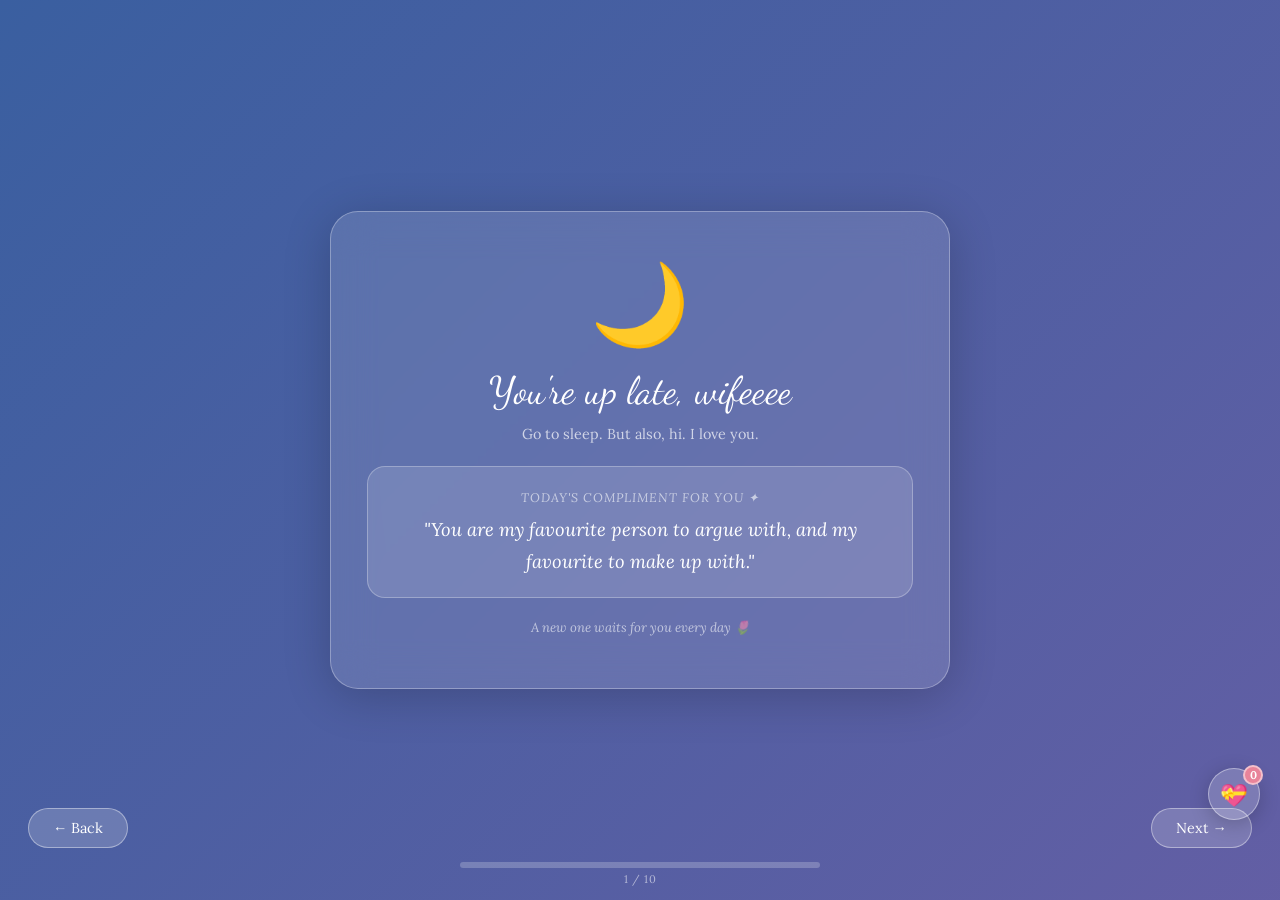
==== commit 01418842: "Update index.html" ====
--- a/index.html
+++ b/index.html
@@ -1,428 +1,355 @@
 <!DOCTYPE html>
 <html lang="en">
 <head>
-  <meta charset="UTF-8" />
-  <meta name="viewport" content="width=device-width, initial-scale=1.0" />
-  <title>For Mon Cœur 🌸</title>
-  <link href="https://fonts.googleapis.com/css2?family=Playfair+Display:ital,wght@0,400;0,700;1,400&family=Lora:ital,wght@0,400;0,500;1,400&display=swap" rel="stylesheet">
-  <style>
-    *, *::before, *::after {
-      margin: 0; padding: 0;
-      box-sizing: border-box;
-    }
-
-    :root {
-      --blue:    #4f7fcf;
-      --lavender:#9b7fd4;
-      --rose:    #e8849a;
-      --cream:   #fff8f5;
-      --gold:    #f5c97a;
-    }
-
-    html, body {
-      width: 100%; height: 100%;
-      overflow: hidden;
-      font-family: 'Lora', Georgia, serif;
-    }
-
-    /* ── ANIMATED BACKGROUND ── */
-    body {
-      background: linear-gradient(135deg,
-        #4f7fcf 0%,
-        #7b6ec4 30%,
-        #c47ea8 60%,
-        #e8849a 100%);
-      background-size: 300% 300%;
-      animation: bgShift 14s ease infinite;
-      color: white;
-    }
-    @keyframes bgShift {
-      0%   { background-position: 0% 50%; }
-      50%  { background-position: 100% 50%; }
-      100% { background-position: 0% 50%; }
-    }
-
-    /* ── FLOATING PETALS ── */
-    .petal {
-      position: fixed;
-      top: -40px;
-      font-size: 20px;
-      animation: fall linear infinite;
-      pointer-events: none;
-      z-index: 0;
-      opacity: 0.6;
-    }
-    @keyframes fall {
-      0%   { transform: translateY(0) rotate(0deg);   opacity: 0.7; }
-      100% { transform: translateY(110vh) rotate(360deg); opacity: 0; }
-    }
-
-    /* ── APP WRAPPER ── */
-    #app {
-      position: relative;
-      width: 100%; height: 100%;
-      z-index: 1;
-    }
-
-    /* ── PAGES ── */
-    .page {
-      position: absolute;
-      inset: 0;
-      display: none;
-      justify-content: center;
-      align-items: center;
-      flex-direction: column;
-      opacity: 0;
-      transition: opacity 0.5s ease;
-    }
-    .page.active {
-      display: flex;
-      opacity: 1;
-    }
-    .page.fade-in {
-      animation: fadeIn 0.55s ease forwards;
-    }
-    @keyframes fadeIn {
-      from { opacity: 0; transform: translateY(18px); }
-      to   { opacity: 1; transform: translateY(0); }
-    }
-
-    /* ── CONTENT CARD ── */
-    .content {
-      text-align: center;
-      max-width: 580px;
-      width: 90%;
-      padding: 44px 40px;
-      background: rgba(255,255,255,0.14);
-      backdrop-filter: blur(18px);
-      -webkit-backdrop-filter: blur(18px);
-      border-radius: 28px;
-      border: 1px solid rgba(255,255,255,0.35);
-      box-shadow: 0 8px 40px rgba(0,0,0,0.15);
-      position: relative;
-      z-index: 2;
-    }
-    .content h1 {
-      font-family: 'Playfair Display', Georgia, serif;
-      font-size: clamp(2.2rem, 6vw, 3.2rem);
-      font-weight: 700;
-      letter-spacing: -0.5px;
-      line-height: 1.1;
-      margin-bottom: 18px;
-      text-shadow: 0 2px 12px rgba(0,0,0,0.2);
-    }
-    .content h2 {
-      font-family: 'Playfair Display', Georgia, serif;
-      font-size: clamp(1.6rem, 5vw, 2.4rem);
-      font-weight: 700;
-      margin-bottom: 16px;
-      text-shadow: 0 2px 12px rgba(0,0,0,0.2);
-    }
-    .content p {
-      font-size: clamp(0.95rem, 2.5vw, 1.1rem);
-      line-height: 1.75;
-      opacity: 0.93;
-      margin-bottom: 10px;
-    }
-    .content p:last-child { margin-bottom: 0; }
-    .content em {
-      font-style: italic;
-      opacity: 0.8;
-      font-size: 0.92em;
-    }
-    .big-emoji {
-      font-size: clamp(3rem, 8vw, 5rem);
-      display: block;
-      margin-bottom: 16px;
-      animation: pulse 2s ease-in-out infinite;
-    }
-    @keyframes pulse {
-      0%, 100% { transform: scale(1); }
-      50%       { transform: scale(1.12); }
-    }
-
-    /* ── TIMER ── */
-    #timer {
-      font-family: 'Playfair Display', serif;
-      font-size: clamp(1.05rem, 3vw, 1.3rem);
-      font-style: italic;
-      background: rgba(255,255,255,0.15);
-      border-radius: 14px;
-      padding: 12px 18px;
-      margin: 14px auto;
-      letter-spacing: 0.3px;
-      display: inline-block;
-    }
-    #edit-btn {
-      margin-top: 14px;
-      background: rgba(255,255,255,0.22);
-      border: 1px solid rgba(255,255,255,0.45);
-      color: white;
-      padding: 9px 22px;
-      border-radius: 20px;
-      cursor: pointer;
-      font-family: 'Lora', serif;
-      font-size: 0.9rem;
-      transition: background 0.2s;
-    }
-    #edit-btn:hover { background: rgba(255,255,255,0.36); }
-
-    /* ── QUIZ ── */
-    .quiz-question {
-      font-family: 'Playfair Display', serif;
-      font-size: clamp(1.1rem, 3vw, 1.35rem);
-      margin-bottom: 18px;
-    }
-    .quiz-options {
-      display: flex;
-      flex-direction: column;
-      gap: 10px;
-    }
-    .quiz-option {
-      background: rgba(255,255,255,0.18);
-      border: 1px solid rgba(255,255,255,0.35);
-      color: white;
-      padding: 11px 18px;
-      border-radius: 16px;
-      cursor: pointer;
-      font-family: 'Lora', serif;
-      font-size: 0.98rem;
-      transition: all 0.22s;
-      text-align: left;
-    }
-    .quiz-option:hover { background: rgba(255,255,255,0.3); transform: translateX(4px); }
-    .quiz-option.correct { background: rgba(120,220,140,0.45); border-color: rgba(120,220,140,0.7); }
-    .quiz-option.wrong   { background: rgba(220,100,100,0.38); border-color: rgba(220,100,100,0.6); }
-    .quiz-feedback {
-      margin-top: 14px;
-      font-style: italic;
-      font-size: 1rem;
-      min-height: 1.4em;
-      opacity: 0.9;
-    }
-
-    /* ── REASONS LIST ── */
-    .reasons-list {
-      list-style: none;
-      text-align: left;
-      margin-top: 4px;
-    }
-    .reasons-list li {
-      padding: 8px 0;
-      border-bottom: 1px solid rgba(255,255,255,0.18);
-      font-size: clamp(0.9rem, 2.3vw, 1.02rem);
-      line-height: 1.5;
-      display: flex;
-      gap: 10px;
-    }
-    .reasons-list li:last-child { border-bottom: none; }
-    .reasons-list li::before {
-      content: "✦";
-      color: var(--gold);
-      flex-shrink: 0;
-      margin-top: 1px;
-    }
-
-    /* ── LETTER ── */
-    .letter-box {
-      background: rgba(255,255,255,0.1);
-      border-radius: 16px;
-      padding: 24px 22px;
-      text-align: left;
-      font-style: italic;
-      font-size: clamp(0.92rem, 2.3vw, 1.05rem);
-      line-height: 1.9;
-      border: 1px solid rgba(255,255,255,0.25);
-      margin-top: 8px;
-    }
-    .letter-box .signature {
-      margin-top: 16px;
-      text-align: right;
-      font-style: normal;
-      font-weight: 500;
-      font-family: 'Playfair Display', serif;
-    }
-
-    /* ── PROMISE CARDS ── */
-    .promise-grid {
-      display: grid;
-      grid-template-columns: 1fr 1fr;
-      gap: 12px;
-      margin-top: 10px;
-    }
-    .promise-card {
-      background: rgba(255,255,255,0.15);
-      border-radius: 16px;
-      padding: 14px 12px;
-      font-size: clamp(0.82rem, 2.1vw, 0.95rem);
-      border: 1px solid rgba(255,255,255,0.3);
-      line-height: 1.5;
-      cursor: pointer;
-      transition: all 0.25s;
-      position: relative;
-    }
-    .promise-card:hover { background: rgba(255,255,255,0.28); transform: scale(1.03); }
-    .promise-card .card-icon { font-size: 1.4rem; display: block; margin-bottom: 6px; }
-    .promise-card.flipped {
-      background: rgba(245,201,122,0.3);
-      border-color: rgba(245,201,122,0.6);
-    }
-
-    /* ── SCRAMBLE ── */
-    .scramble-word {
-      font-family: 'Playfair Display', serif;
-      font-size: clamp(1.8rem, 6vw, 2.8rem);
-      letter-spacing: 6px;
-      font-weight: 700;
-      margin: 16px 0;
-      display: block;
-      text-shadow: 0 2px 10px rgba(0,0,0,0.2);
-    }
-    .guess-input {
-      background: rgba(255,255,255,0.2);
-      border: 1px solid rgba(255,255,255,0.5);
-      border-radius: 12px;
-      color: white;
-      font-family: 'Lora', serif;
-      font-size: 1rem;
-      padding: 10px 16px;
-      outline: none;
-      width: 100%;
-      max-width: 260px;
-      text-align: center;
-      margin-bottom: 10px;
-    }
-    .guess-input::placeholder { color: rgba(255,255,255,0.6); }
-    .guess-btn {
-      background: rgba(255,255,255,0.22);
-      border: 1px solid rgba(255,255,255,0.45);
-      color: white;
-      padding: 9px 26px;
-      border-radius: 20px;
-      cursor: pointer;
-      font-family: 'Lora', serif;
-      font-size: 0.92rem;
-      transition: background 0.2s;
-    }
-    .guess-btn:hover { background: rgba(255,255,255,0.38); }
-
-    /* ── FLOWER TOOLTIP ── */
-    .flower {
-      position: absolute;
-      bottom: 100px;
-      right: 36px;
-      font-size: 28px;
-      cursor: pointer;
-      z-index: 10;
-      user-select: none;
-    }
-    .flower::after {
-      content: attr(data-msg);
-      position: absolute;
-      bottom: 38px;
-      right: 0;
-      background: rgba(0,0,0,0.72);
-      padding: 8px 14px;
-      border-radius: 10px;
-      font-family: 'Lora', serif;
-      font-size: 13px;
-      opacity: 0;
-      white-space: nowrap;
-      transition: opacity 0.3s;
-      pointer-events: none;
-    }
-    .flower:hover::after { opacity: 1; }
-
-    /* ── NAV ── */
-    #nav {
-      position: fixed;
-      bottom: 52px;
-      width: 100%;
-      display: flex;
-      justify-content: space-between;
-      padding: 0 36px;
-      z-index: 20;
-    }
-    #nav button {
-      background: rgba(255,255,255,0.22);
-      border: 1px solid rgba(255,255,255,0.4);
-      color: white;
-      padding: 10px 26px;
-      border-radius: 22px;
-      cursor: pointer;
-      font-family: 'Lora', serif;
-      font-size: 0.95rem;
-      transition: all 0.22s;
-    }
-    #nav button:hover { background: rgba(255,255,255,0.38); transform: scale(1.04); }
-
-    /* ── PROGRESS BAR ── */
-    #progress {
-      position: fixed;
-      bottom: 14px;
-      width: 100%;
-      text-align: center;
-      z-index: 20;
-    }
-    .bar {
-      width: 72%;
-      max-width: 380px;
-      height: 7px;
-      background: rgba(255,255,255,0.25);
-      margin: 0 auto;
-      border-radius: 10px;
-      overflow: hidden;
-    }
-    .fill {
-      height: 100%;
-      width: 0%;
-      background: linear-gradient(90deg, rgba(255,255,255,0.7), white);
-      border-radius: 10px;
-      transition: width 0.45s cubic-bezier(.4,0,.2,1);
-    }
-    .page-count {
-      font-size: 11px;
-      opacity: 0.6;
-      margin-top: 4px;
-      font-family: 'Lora', serif;
-      letter-spacing: 0.5px;
-    }
-
-    /* ── FINAL PAGE ── */
-    .final-hearts {
-      position: fixed;
-      inset: 0;
-      pointer-events: none;
-      z-index: 0;
-    }
-    .heart-confetti {
-      position: absolute;
-      top: -30px;
-      font-size: 22px;
-      animation: confettiFall linear infinite;
-    }
-    @keyframes confettiFall {
-      0%   { transform: translateY(0) rotate(0deg); opacity: 1; }
-      100% { transform: translateY(110vh) rotate(720deg); opacity: 0; }
-    }
-
-    /* ── STORY BOX ── */
-    .story-box {
-      background: rgba(255,255,255,0.1);
-      border-radius: 16px;
-      padding: 20px 22px;
-      text-align: left;
-      font-size: clamp(0.85rem, 2.1vw, 0.97rem);
-      line-height: 1.85;
-      border: 1px solid rgba(255,255,255,0.22);
-      margin-top: 10px;
-      max-height: 220px;
-      overflow-y: auto;
-    }
-    .story-box::-webkit-scrollbar { width: 4px; }
-    .story-box::-webkit-scrollbar-track { background: transparent; }
-    .story-box::-webkit-scrollbar-thumb { background: rgba(255,255,255,0.3); border-radius: 4px; }
-  </style>
+<meta charset="UTF-8"/>
+<meta name="viewport" content="width=device-width, initial-scale=1.0"/>
+<title>For You, Always 🌸</title>
+<link href="https://fonts.googleapis.com/css2?family=Playfair+Display:ital,wght@0,400;0,700;1,400&family=Lora:ital,wght@0,400;0,500;1,400&family=Dancing+Script:wght@700&display=swap" rel="stylesheet">
+<style>
+*,*::before,*::after{margin:0;padding:0;box-sizing:border-box}
+:root{
+  --blue:#4f7fcf;--lavender:#9b7fd4;--rose:#e8849a;--cream:#fff8f5;--gold:#f5c97a;
+  --bg1:#3a5fa0;--bg2:#7b5ea7;--bg3:#c4607a;
+}
+html,body{width:100%;height:100%;overflow:hidden;font-family:'Lora',Georgia,serif;}
+body{
+  background:linear-gradient(135deg,#3a5fa0 0%,#7b5ea7 40%,#c4607a 100%);
+  background-size:400% 400%;
+  animation:bgShift 18s ease infinite;
+  color:white;
+}
+@keyframes bgShift{0%{background-position:0% 50%}50%{background-position:100% 50%}100%{background-position:0% 50%}}
+
+/* PETALS */
+.petal{position:fixed;top:-40px;animation:fall linear infinite;pointer-events:none;z-index:0;opacity:0.5;}
+@keyframes fall{0%{transform:translateY(0) rotate(0deg);opacity:0.6}100%{transform:translateY(110vh) rotate(360deg);opacity:0}}
+
+/* SLIDE SYSTEM */
+#app{position:relative;width:100%;height:100%;z-index:1;}
+.slide{
+  position:absolute;inset:0;
+  display:none;justify-content:center;align-items:center;flex-direction:column;
+  opacity:0;transition:opacity 0.6s ease;
+  padding:20px;
+  overflow-y:auto;
+}
+.slide.active{display:flex;opacity:1;animation:slideIn 0.6s ease forwards;}
+@keyframes slideIn{from{opacity:0;transform:translateY(24px)}to{opacity:1;transform:translateY(0)}}
+.card{
+  text-align:center;max-width:620px;width:100%;
+  padding:40px 36px;
+  background:rgba(255,255,255,0.12);
+  backdrop-filter:blur(20px);-webkit-backdrop-filter:blur(20px);
+  border-radius:28px;
+  border:1px solid rgba(255,255,255,0.3);
+  box-shadow:0 8px 48px rgba(0,0,0,0.2);
+  position:relative;z-index:2;
+  max-height:90vh;overflow-y:auto;
+}
+.card::-webkit-scrollbar{width:4px}
+.card::-webkit-scrollbar-thumb{background:rgba(255,255,255,0.3);border-radius:4px}
+h1{font-family:'Playfair Display',serif;font-size:clamp(2rem,5vw,3rem);font-weight:700;line-height:1.15;margin-bottom:16px;text-shadow:0 2px 16px rgba(0,0,0,0.2)}
+h2{font-family:'Playfair Display',serif;font-size:clamp(1.4rem,4vw,2.2rem);font-weight:700;margin-bottom:14px;text-shadow:0 2px 12px rgba(0,0,0,0.2)}
+p{font-size:clamp(0.9rem,2.3vw,1.05rem);line-height:1.8;opacity:0.93;margin-bottom:8px}
+.big-emoji{font-size:clamp(3rem,8vw,5rem);display:block;margin-bottom:14px;animation:pulse 2s ease-in-out infinite}
+@keyframes pulse{0%,100%{transform:scale(1)}50%{transform:scale(1.12)}}
+
+/* NAV */
+#nav{position:fixed;bottom:52px;width:100%;display:flex;justify-content:space-between;padding:0 28px;z-index:100;}
+#nav button{
+  background:rgba(255,255,255,0.18);border:1px solid rgba(255,255,255,0.4);
+  color:white;padding:10px 24px;border-radius:22px;cursor:pointer;
+  font-family:'Lora',serif;font-size:0.9rem;transition:all 0.2s;
+}
+#nav button:hover{background:rgba(255,255,255,0.35);transform:scale(1.04)}
+#progress{position:fixed;bottom:14px;width:100%;text-align:center;z-index:100;}
+.bar{width:68%;max-width:360px;height:6px;background:rgba(255,255,255,0.22);margin:0 auto;border-radius:10px;overflow:hidden}
+.fill{height:100%;width:0%;background:linear-gradient(90deg,rgba(255,255,255,0.6),white);border-radius:10px;transition:width 0.45s cubic-bezier(.4,0,.2,1)}
+.page-count{font-size:11px;opacity:0.55;margin-top:4px;font-family:'Lora',serif;letter-spacing:0.5px}
+
+/* SLIDE 1 - GREETING */
+.time-greeting{font-family:'Dancing Script',cursive;font-size:clamp(1.6rem,5vw,2.4rem);margin-bottom:8px;color:#fff}
+.compliment-box{
+  background:rgba(255,255,255,0.13);border-radius:18px;padding:20px 24px;
+  margin:18px 0;border:1px solid rgba(255,255,255,0.28);
+  font-style:italic;font-size:clamp(1rem,2.5vw,1.15rem);line-height:1.7;
+}
+.compliment-label{font-size:0.78rem;opacity:0.6;margin-bottom:6px;letter-spacing:1px;text-transform:uppercase}
+
+/* SLIDE 2 - SORT GAME */
+.sort-container{display:flex;flex-direction:column;gap:10px;text-align:left;margin-top:12px}
+.sort-item{
+  background:rgba(255,255,255,0.15);border:1px solid rgba(255,255,255,0.3);
+  border-radius:14px;padding:12px 16px;cursor:grab;user-select:none;
+  font-size:clamp(0.82rem,2vw,0.95rem);line-height:1.5;
+  transition:all 0.2s;display:flex;align-items:flex-start;gap:10px;
+}
+.sort-item:hover{background:rgba(255,255,255,0.25);transform:translateX(4px)}
+.sort-item.dragging{opacity:0.5;cursor:grabbing}
+.sort-label{background:rgba(255,255,255,0.2);border-radius:8px;padding:2px 8px;font-size:0.75rem;white-space:nowrap;flex-shrink:0}
+.sort-col{flex:1;min-height:120px}
+.sort-cols{display:grid;grid-template-columns:1fr 1fr;gap:12px;margin-top:12px}
+.col-header{font-size:0.8rem;opacity:0.7;margin-bottom:8px;letter-spacing:0.5px;text-transform:uppercase}
+.drop-zone{min-height:90px;border:2px dashed rgba(255,255,255,0.25);border-radius:14px;padding:8px;display:flex;flex-direction:column;gap:6px}
+.drop-zone.drag-over{border-color:rgba(255,255,255,0.7);background:rgba(255,255,255,0.08)}
+.check-btn{background:rgba(255,255,255,0.2);border:1px solid rgba(255,255,255,0.4);color:white;padding:10px 26px;border-radius:20px;cursor:pointer;font-family:'Lora',serif;font-size:0.9rem;margin-top:12px;transition:all 0.2s}
+.check-btn:hover{background:rgba(255,255,255,0.35)}
+.sort-feedback{margin-top:12px;font-style:italic;font-size:0.95rem;min-height:1.4em}
+.reveal-box{display:none;background:rgba(255,255,255,0.12);border-radius:14px;padding:16px;margin-top:12px;text-align:left;border:1px solid rgba(245,201,122,0.4)}
+
+/* SLIDE 3 - TIC TAC TOE */
+.ttt-board{display:grid;grid-template-columns:repeat(3,1fr);gap:8px;margin:16px auto;max-width:240px}
+.ttt-cell{
+  aspect-ratio:1;background:rgba(255,255,255,0.13);border:1.5px solid rgba(255,255,255,0.3);
+  border-radius:12px;cursor:pointer;font-size:2rem;display:flex;align-items:center;justify-content:center;
+  transition:all 0.2s;
+}
+.ttt-cell:hover:not(.taken){background:rgba(255,255,255,0.25)}
+.ttt-cell.taken{cursor:default}
+.ttt-status{font-size:1rem;margin:8px 0;min-height:1.5em;font-style:italic}
+.ttt-reset{background:rgba(255,255,255,0.18);border:1px solid rgba(255,255,255,0.38);color:white;padding:8px 22px;border-radius:18px;cursor:pointer;font-family:'Lora',serif;font-size:0.88rem;margin-top:8px;transition:all 0.2s}
+.ttt-reset:hover{background:rgba(255,255,255,0.32)}
+.poem-collector{
+  position:fixed;bottom:80px;right:20px;z-index:200;
+  background:rgba(255,255,255,0.18);border:1px solid rgba(255,255,255,0.4);
+  border-radius:50%;width:52px;height:52px;display:flex;align-items:center;justify-content:center;
+  cursor:pointer;font-size:1.4rem;transition:all 0.3s;
+  box-shadow:0 4px 20px rgba(0,0,0,0.2);
+}
+.poem-collector:hover{transform:scale(1.15);background:rgba(255,255,255,0.3)}
+.poem-count{
+  position:absolute;top:-4px;right:-4px;background:#e8849a;border-radius:50%;
+  width:20px;height:20px;font-size:0.7rem;display:flex;align-items:center;justify-content:center;
+  font-weight:700;border:2px solid rgba(255,255,255,0.5);
+}
+.poem-vault{
+  position:fixed;inset:0;background:rgba(0,0,0,0.7);backdrop-filter:blur(14px);z-index:500;
+  display:none;justify-content:center;align-items:center;padding:20px;
+}
+.poem-vault.open{display:flex}
+.poem-vault-inner{
+  background:linear-gradient(135deg,rgba(60,80,160,0.95),rgba(150,80,130,0.95));
+  border:1px solid rgba(255,255,255,0.35);border-radius:28px;padding:36px;
+  max-width:540px;width:100%;max-height:85vh;overflow-y:auto;
+}
+.poem-vault-inner::-webkit-scrollbar{width:4px}
+.poem-vault-inner::-webkit-scrollbar-thumb{background:rgba(255,255,255,0.3);border-radius:4px}
+.vault-poem{
+  background:rgba(255,255,255,0.1);border-radius:16px;padding:20px;margin-bottom:14px;
+  border:1px solid rgba(255,255,255,0.2);text-align:left;
+  font-style:italic;line-height:2;font-size:0.9rem;
+}
+.vault-poem .rarity{font-size:0.75rem;font-style:normal;opacity:0.7;margin-bottom:8px;letter-spacing:1px;text-transform:uppercase}
+.rarity-common{color:#a0d0ff}
+.rarity-rare{color:#b0f0b0}
+.rarity-epic{color:#d4a0f0}
+.rarity-legendary{color:#f5c97a}
+.heart-burst{
+  position:fixed;inset:0;pointer-events:none;z-index:300;
+  display:none;justify-content:center;align-items:center;
+}
+.heart-burst.show{display:flex}
+.heart-ring{position:absolute;font-size:1.8rem;animation:burstOut 1.2s ease-out forwards}
+@keyframes burstOut{from{opacity:1;transform:scale(0)}to{opacity:0;transform:scale(4)}}
+
+/* SLIDE 4 - TIMER */
+.timer-display{
+  font-family:'Playfair Display',serif;
+  font-size:clamp(1.1rem,3vw,1.4rem);
+  font-style:italic;
+  background:rgba(255,255,255,0.14);
+  border-radius:16px;padding:16px 20px;
+  margin:16px auto;letter-spacing:0.3px;
+  display:inline-block;line-height:2;
+}
+.timer-units{display:flex;justify-content:center;gap:18px;margin:18px 0;flex-wrap:wrap}
+.timer-unit{
+  background:rgba(255,255,255,0.15);border-radius:14px;padding:14px 20px;min-width:70px;
+  border:1px solid rgba(255,255,255,0.25);text-align:center;
+}
+.timer-num{font-family:'Playfair Display',serif;font-size:clamp(1.8rem,5vw,2.8rem);font-weight:700;display:block;line-height:1}
+.timer-lbl{font-size:0.7rem;opacity:0.65;letter-spacing:1px;text-transform:uppercase;margin-top:4px}
+
+/* SLIDE 5 - LOCK */
+.lock-container{margin:20px auto;text-align:center}
+.lock-icon{font-size:5rem;display:block;margin:10px 0;animation:lockPulse 2s ease-in-out infinite;cursor:pointer}
+@keyframes lockPulse{0%,100%{transform:scale(1)}50%{transform:scale(1.06)}}
+.lock-input{
+  background:rgba(255,255,255,0.18);border:1.5px solid rgba(255,255,255,0.45);
+  border-radius:14px;color:white;font-family:'Lora',serif;font-size:1.1rem;
+  padding:12px 20px;outline:none;text-align:center;width:200px;letter-spacing:3px;
+}
+.lock-input::placeholder{color:rgba(255,255,255,0.5);letter-spacing:0}
+.lock-btn{background:rgba(255,255,255,0.2);border:1px solid rgba(255,255,255,0.42);color:white;padding:10px 28px;border-radius:20px;cursor:pointer;font-family:'Lora',serif;font-size:0.92rem;margin-top:10px;transition:all 0.2s}
+.lock-btn:hover{background:rgba(255,255,255,0.35)}
+.lock-hint{font-size:0.82rem;opacity:0.6;margin-top:8px;font-style:italic}
+.lock-content{display:none;animation:fadeIn 0.7s ease forwards}
+.lock-content.shown{display:block}
+@keyframes fadeIn{from{opacity:0;transform:scale(0.9)}to{opacity:1;transform:scale(1)}}
+
+/* SLIDE 6 - GF QUESTION */
+.gf-arena{position:relative;min-height:160px;margin:24px 0;}
+.gf-yes-btn{
+  background:linear-gradient(135deg,rgba(232,132,154,0.85),rgba(155,127,212,0.85));
+  border:2px solid rgba(255,255,255,0.6);color:white;
+  padding:16px 52px;border-radius:30px;cursor:pointer;
+  font-family:'Playfair Display',serif;font-size:1.25rem;font-weight:700;
+  transition:all 0.25s;box-shadow:0 4px 24px rgba(0,0,0,0.25);
+  display:inline-block;
+}
+.gf-yes-btn:hover{transform:scale(1.06);box-shadow:0 6px 32px rgba(232,132,154,0.5)}
+.gf-no-btn{
+  position:fixed;
+  background:rgba(255,255,255,0.07);border:1px solid rgba(255,255,255,0.2);
+  color:rgba(255,255,255,0.4);padding:14px 40px;border-radius:28px;
+  cursor:pointer;font-family:'Lora',serif;font-size:1rem;
+  transition:transform 0.15s;z-index:50;
+}
+.gf-no-btn:hover{background:rgba(255,255,255,0.05)}
+.no-counter{font-size:0.78rem;opacity:0.5;margin-top:10px;font-style:italic;min-height:1.2em}
+.gf-yes-modal{
+  display:none;position:fixed;inset:0;background:rgba(0,0,0,0.65);
+  backdrop-filter:blur(14px);z-index:800;justify-content:center;align-items:center;padding:20px;
+}
+.gf-yes-modal.open{display:flex;animation:fadeIn 0.5s ease}
+.gf-yes-inner{
+  background:linear-gradient(135deg,rgba(60,80,160,0.96),rgba(180,90,140,0.96));
+  border:1px solid rgba(255,255,255,0.35);border-radius:28px;padding:44px 38px;
+  max-width:500px;width:100%;text-align:center;
+  box-shadow:0 16px 60px rgba(0,0,0,0.4);
+  max-height:90vh;overflow-y:auto;
+}
+.gf-confetti{position:fixed;inset:0;pointer-events:none;z-index:790}
+.gf-heart{position:absolute;top:-30px;font-size:22px;animation:gfFall linear infinite}
+@keyframes gfFall{0%{transform:translateY(0) rotate(0deg);opacity:1}100%{transform:translateY(110vh) rotate(720deg);opacity:0}}
+.close-modal{
+  background:rgba(255,255,255,0.18);border:1px solid rgba(255,255,255,0.4);
+  color:white;padding:9px 24px;border-radius:18px;cursor:pointer;
+  font-family:'Lora',serif;font-size:0.88rem;margin-top:16px;transition:all 0.2s;display:block;
+}
+.close-modal:hover{background:rgba(255,255,255,0.3)}
+
+/* SLIDE 7 - QUIZ SHOW */
+.quiz-meter{
+  width:100%;height:16px;background:rgba(255,255,255,0.15);border-radius:10px;overflow:hidden;margin:12px 0;
+}
+.quiz-fill{height:100%;background:linear-gradient(90deg,#4f7fcf,#e8849a);border-radius:10px;transition:width 0.5s cubic-bezier(.4,0,.2,1);width:0%}
+.quiz-score-text{font-size:0.9rem;opacity:0.75;margin-bottom:14px}
+.qz-question{font-family:'Playfair Display',serif;font-size:clamp(1rem,2.8vw,1.2rem);margin-bottom:16px;line-height:1.5}
+.qz-opts{display:flex;flex-direction:column;gap:9px}
+.qz-opt{
+  background:rgba(255,255,255,0.15);border:1px solid rgba(255,255,255,0.3);
+  color:white;padding:10px 16px;border-radius:14px;cursor:pointer;
+  font-family:'Lora',serif;font-size:0.92rem;transition:all 0.2s;text-align:left;
+}
+.qz-opt:hover{background:rgba(255,255,255,0.28);transform:translateX(4px)}
+.qz-opt.correct{background:rgba(100,220,140,0.4);border-color:rgba(100,220,140,0.7)}
+.qz-opt.wrong{background:rgba(220,80,80,0.35);border-color:rgba(220,80,80,0.6)}
+.qz-feedback{font-style:italic;margin-top:10px;min-height:1.4em;font-size:0.95rem;opacity:0.9}
+.dlc-unlock{
+  display:none;background:rgba(245,201,122,0.2);border:1px solid rgba(245,201,122,0.5);
+  border-radius:16px;padding:18px;margin-top:14px;text-align:left;
+}
+.dlc-unlock.show{display:block;animation:fadeIn 0.5s ease}
+.dlc-item{padding:6px 0;border-bottom:1px solid rgba(255,255,255,0.15);font-size:0.88rem;display:flex;gap:8px}
+.dlc-item:last-child{border-bottom:none}
+
+/* SLIDE 8 - LETTERS */
+.envelope-grid{display:grid;grid-template-columns:repeat(auto-fill,minmax(130px,1fr));gap:12px;margin-top:12px;text-align:left}
+.envelope{
+  background:rgba(255,255,255,0.13);border:1px solid rgba(255,255,255,0.28);
+  border-radius:14px;padding:16px 12px;cursor:pointer;transition:all 0.25s;text-align:center;
+}
+.envelope:hover{background:rgba(255,255,255,0.24);transform:scale(1.04) rotate(-1deg)}
+.envelope-icon{font-size:2rem;display:block;margin-bottom:6px}
+.envelope-name{font-size:0.82rem;font-family:'Playfair Display',serif;opacity:0.9}
+.envelope.opened .envelope-icon::after{content:"✓";font-size:0.7rem;vertical-align:super}
+.letter-modal{
+  display:none;position:fixed;inset:0;background:rgba(0,0,0,0.78);
+  backdrop-filter:blur(16px);z-index:400;justify-content:center;align-items:center;padding:20px;
+}
+.letter-modal.open{display:flex;animation:fadeIn 0.5s ease}
+.letter-scroll{
+  background:linear-gradient(160deg,rgba(245,235,215,0.96),rgba(230,215,200,0.96));
+  color:#3a2a1a;border-radius:20px;padding:40px 36px;
+  max-width:520px;width:100%;max-height:85vh;overflow-y:auto;
+  box-shadow:0 12px 60px rgba(0,0,0,0.4);
+  font-family:'Lora',serif;
+}
+.letter-scroll::-webkit-scrollbar{width:4px}
+.letter-scroll::-webkit-scrollbar-thumb{background:rgba(100,80,60,0.3);border-radius:4px}
+.letter-header{font-family:'Dancing Script',cursive;font-size:1.8rem;margin-bottom:20px;color:#6b4a2a}
+.letter-body{font-size:0.95rem;line-height:2.1;color:#3a2a1a;font-style:italic}
+.letter-sig{font-family:'Dancing Script',cursive;font-size:1.2rem;margin-top:20px;text-align:right;color:#6b4a2a}
+.seal-break{
+  display:flex;flex-direction:column;align-items:center;padding:20px;
+  font-size:3rem;cursor:pointer;transition:all 0.3s;
+}
+.seal-break:hover{transform:scale(1.1)}
+.seal-label{font-size:0.85rem;margin-top:8px;opacity:0.8;font-style:italic}
+
+/* SLIDE 9 - STAR OBSERVATORY */
+.star-canvas{
+  position:relative;width:100%;max-width:560px;height:320px;
+  background:rgba(0,0,10,0.5);border-radius:20px;margin:14px auto;
+  overflow:hidden;border:1px solid rgba(255,255,255,0.15);cursor:crosshair;
+}
+.star{
+  position:absolute;border-radius:50%;
+  background:rgba(255,255,255,0.6);cursor:pointer;
+  transition:all 0.3s;transform:translate(-50%,-50%);
+}
+.star:hover,.star.discovered{
+  background:rgba(245,201,122,0.9);
+  box-shadow:0 0 16px 6px rgba(245,201,122,0.5);
+  transform:translate(-50%,-50%) scale(1.4);
+}
+.star-tooltip{
+  position:absolute;background:rgba(0,0,0,0.85);border-radius:10px;padding:8px 12px;
+  font-size:0.8rem;pointer-events:none;white-space:nowrap;z-index:10;
+  border:1px solid rgba(255,255,255,0.2);transform:translate(-50%,-130%);
+  opacity:0;transition:opacity 0.2s;
+}
+.star-canvas svg{position:absolute;inset:0;width:100%;height:100%;pointer-events:none}
+.obs-message{font-size:0.9rem;opacity:0.75;font-style:italic;margin-top:10px}
+.obs-count{font-size:0.82rem;opacity:0.6;margin-top:6px}
+.final-message-obs{
+  display:none;background:rgba(245,201,122,0.15);border:1px solid rgba(245,201,122,0.4);
+  border-radius:16px;padding:18px;margin-top:14px;font-style:italic;line-height:1.85;
+  animation:fadeIn 1s ease;
+}
+
+/* SLIDE 10 - THE END */
+.scrapbook{position:relative;min-height:300px;margin:16px 0}
+.sb-timer{
+  font-family:'Playfair Display',serif;font-size:clamp(1.2rem,3.5vw,1.6rem);
+  opacity:0;transition:opacity 1.2s;margin:12px 0;font-style:italic;
+  background:rgba(255,255,255,0.1);border-radius:12px;padding:10px 18px;display:inline-block;
+}
+.sb-note{
+  font-family:'Dancing Script',cursive;font-size:clamp(1rem,3vw,1.3rem);
+  line-height:2;opacity:0;transition:opacity 1.5s;margin-top:20px;
+}
+.sb-stars{opacity:0;transition:opacity 1.2s;margin:10px 0;font-size:1.2rem;letter-spacing:4px}
+.one-more-btn{
+  background:rgba(255,255,255,0.18);border:1px solid rgba(255,255,255,0.45);
+  color:white;padding:14px 40px;border-radius:24px;cursor:pointer;
+  font-family:'Playfair Display',serif;font-size:1.1rem;font-weight:700;
+  transition:all 0.3s;margin-top:20px;display:inline-block;
+}
+.one-more-btn:hover{background:rgba(255,255,255,0.32);transform:scale(1.05)}
+.version-text{margin-top:24px;opacity:0.4;font-size:0.78rem;font-style:italic}
+
+/* POEM BOX SLIDE 15 */
+.poem-box p{font-style:italic;line-height:2.2;margin-bottom:0;font-size:0.92rem}
+.poem-title{font-family:'Playfair Display',serif;font-size:1.1rem;margin-bottom:12px;font-style:normal;opacity:0.8}
+
+/* GENERAL UTILS */
+.gold-text{color:var(--gold)}
+.btn-ghost{background:rgba(255,255,255,0.18);border:1px solid rgba(255,255,255,0.4);color:white;padding:9px 22px;border-radius:20px;cursor:pointer;font-family:'Lora',serif;font-size:0.88rem;transition:all 0.2s}
+.btn-ghost:hover{background:rgba(255,255,255,0.32)}
+.tag{background:rgba(255,255,255,0.15);border-radius:8px;padding:2px 8px;font-size:0.75rem;opacity:0.8}
+</style>
 </head>
 <body>
 
@@ -430,572 +357,943 @@
 
 <div id="app">
 
-  <!-- PAGE 1: Welcome -->
-  <div class="page active">
-    <div class="flower" data-msg="I love you 🌸"></div>
-    <div class="content">
-      <span class="big-emoji">🌸</span>
-      <h1>Hey you.</h1>
-      <p>Hello my love — I built this little world just for you. It's not the most complex code in the world, but it is made entirely from the bottom of my heart.</p>
-      <p>There are easter eggs, quizzes, little surprises hidden inside. Take your time. Enjoy.</p>
-      <p style="margin-top:16px; font-style:italic; opacity:0.75;">Press Next whenever you're ready ❤️</p>
-    </div>
+<!-- ══════════════════════════════════════
+     SLIDE 1 — GREETING + COMPLIMENT
+══════════════════════════════════════ -->
+<div class="slide active" id="slide-0">
+  <div class="card">
+    <span class="big-emoji" id="greeting-emoji">🌸</span>
+    <div class="time-greeting" id="greeting-text">Good morning, wifeeee</div>
+    <p id="greeting-sub" style="opacity:0.7;font-size:0.9rem;margin-bottom:16px"></p>
+    <div class="compliment-box">
+      <div class="compliment-label">Today's compliment for you ✦</div>
+      <div id="daily-compliment">"You make every room warmer just by being in it."</div>
+    </div>
+    <p style="opacity:0.6;font-size:0.82rem;font-style:italic">A new one waits for you every day 🌷</p>
   </div>
-
-  <!-- PAGE 2: Timer -->
-  <div class="page">
-    <div class="flower" data-msg="every moment we spend counts as a second in my 7 minutes 💙"></div>
-    <div class="content">
-      <span class="big-emoji">⏳</span>
-      <h2>Us, so far</h2>
-      <p>Since 24 January 2026</p>
-      <p id="timer">loading...</p>
-      <p>How long we'll be together: <span style="font-size:1.6rem;">∞</span></p>
-      <button id="edit-btn">Edit start date</button>
+</div>
+
+<!-- ══════════════════════════════════════
+     SLIDE 2 — SORT GAME
+══════════════════════════════════════ -->
+<div class="slide" id="slide-1">
+  <div class="card">
+    <h2>Match Us 🌷</h2>
+    <p style="opacity:0.75;font-size:0.85rem;margin-bottom:8px">Drag each response to the right column — <em>Her</em> or <em>Dhyan</em></p>
+    <div id="sort-pool" class="sort-container" ondragover="event.preventDefault()" ondrop="handleDrop(event,'pool')">
+    </div>
+    <div class="sort-cols">
+      <div class="sort-col">
+        <div class="col-header">💬 She says</div>
+        <div class="drop-zone" id="zone-her" ondragover="handleDragOver(event)" ondrop="handleDrop(event,'her')"></div>
+      </div>
+      <div class="sort-col">
+        <div class="col-header">🌸 Dhyan says</div>
+        <div class="drop-zone" id="zone-dhyan" ondragover="handleDragOver(event)" ondrop="handleDrop(event,'dhyan')"></div>
+      </div>
+    </div>
+    <button class="check-btn" onclick="checkSort()">Check ✓</button>
+    <div class="sort-feedback" id="sort-fb"></div>
+    <div class="reveal-box" id="sort-reveal">
+      <p>✅ Here's the truth beautifully told:</p>
+      <br/>
+      <p style="font-style:italic;opacity:0.9;">
+        💬 <strong>"I am mad at you for xyz reasons..."</strong><br/>
+        🌸 <em>Dhyan: "oh I understand your pov... continues to ramble about random stuff or justify 😅"</em>
+      </p>
+      <br/>
+      <p style="font-style:italic;opacity:0.9;">
+        💬 <strong>"You don't love me anymore"</strong><br/>
+        🌸 <em>Dhyan: 10,000 compliments... "but that's not it, you're also my wifeeeeee 🫠"</em>
+      </p>
+      <br/>
+      <p style="font-style:italic;opacity:0.9;">
+        💬 <strong>Shares her feelings...</strong><br/>
+        🌸 <em>Dhyan: thinks she's criticising him and continues without understanding the scenario 🤦</em>
+      </p>
+      <br/>
+      <p style="font-style:italic;opacity:0.9;">
+        💬 <strong>"You're sooooo annoying"</strong><br/>
+        🌸 <em>Dhyan: "jaisa bhi hun, aapka hun 🫠"</em>
+      </p>
+      <br/>
+      <p style="font-size:0.85rem;opacity:0.65;margin-top:10px;font-style:italic">...and somehow this works perfectly. 🌸</p>
     </div>
   </div>
-
-  <!-- PAGE 3: Quiz 1 -->
-  <div class="page">
-    <div class="flower" data-msg="think carefully 😏"></div>
-    <div class="content">
-      <h2>Little Quiz 🌷</h2>
-      <p class="quiz-question">What's the first thing I liked about you?</p>
-      <div class="quiz-options" id="q1-opts">
-        <button class="quiz-option" data-correct="true">Your smile</button>
-        <button class="quiz-option" data-correct="false">Your eyes</button>
-        <button class="quiz-option" data-correct="false">Your laugh</button>
-        <button class="quiz-option" data-correct="false">Your voice</button>
+</div>
+
+<!-- ══════════════════════════════════════
+     SLIDE 3 — TIC TAC TOE
+══════════════════════════════════════ -->
+<div class="slide" id="slide-2">
+  <div class="card">
+    <h2>Beat Dhyan 🐧</h2>
+    <p style="opacity:0.75;font-size:0.88rem">Play tic-tac-toe against me. Win and collect a poem from my heart! Poems have rarities like a loot chest 💝</p>
+    <div id="ttt-board" class="ttt-board"></div>
+    <div class="ttt-status" id="ttt-status">Your turn (✕)</div>
+    <div style="display:flex;gap:10px;justify-content:center;flex-wrap:wrap">
+      <button class="ttt-reset" onclick="resetTTT()">New Game 🔄</button>
+    </div>
+    <div id="bot-quote" style="min-height:1.5em;font-size:0.85rem;opacity:0.65;margin-top:10px;font-style:italic"></div>
+  </div>
+</div>
+
+<!-- ══════════════════════════════════════
+     SLIDE 4 — TIMER
+══════════════════════════════════════ -->
+<div class="slide" id="slide-3">
+  <div class="card">
+    <span class="big-emoji">⏳</span>
+    <h2>Us, So Far</h2>
+    <p style="opacity:0.7">Since 24 January 2026</p>
+    <div class="timer-units">
+      <div class="timer-unit"><span class="timer-num" id="t-days">0</span><div class="timer-lbl">Days</div></div>
+      <div class="timer-unit"><span class="timer-num" id="t-hours">0</span><div class="timer-lbl">Hours</div></div>
+      <div class="timer-unit"><span class="timer-num" id="t-mins">0</span><div class="timer-lbl">Minutes</div></div>
+      <div class="timer-unit"><span class="timer-num" id="t-secs">0</span><div class="timer-lbl">Seconds</div></div>
+    </div>
+    <p style="font-style:italic;opacity:0.7;margin-top:8px">How long we'll be together: <span style="font-size:1.8rem">∞</span></p>
+    <p style="font-size:0.82rem;opacity:0.55;margin-top:6px">Every second I am yours 🌸</p>
+  </div>
+</div>
+
+<!-- ══════════════════════════════════════
+     SLIDE 5 — LOCK
+══════════════════════════════════════ -->
+<div class="slide" id="slide-4">
+  <div class="card">
+    <h2>A Secret 🔒</h2>
+    <div class="lock-container">
+      <div id="lock-locked">
+        <span class="lock-icon" id="lock-icon">🔒</span>
+        <p style="opacity:0.75">Enter the password or wait until 24 June 2026</p>
+        <br/>
+        <input class="lock-input" id="lock-pw" type="password" placeholder="✦ ✦ ✦ ✦ ✦" autocomplete="off"/>
+        <br/>
+        <button class="lock-btn" onclick="tryUnlock()">Unlock 🔓</button>
+        <div class="lock-hint" id="lock-hint">Hint: it's what I call you 🐧</div>
+        <div class="lock-hint" id="lock-date-hint" style="display:none;color:rgba(245,201,122,0.9)">OR... it will open on its own in <span id="unlock-countdown"></span></div>
       </div>
-      <p class="quiz-feedback" id="q1-feedback"></p>
-    </div>
-  </div>
-
-  <!-- PAGE 4: Reasons I love you -->
-  <div class="page">
-    <div class="flower" data-msg="this list goes on forever 🤍"></div>
-    <div class="content">
-      <h2>Why I love you</h2>
-      <p style="opacity:0.7; margin-bottom:14px;"><em>Just some of the reasons. The full list would crash this website.</em></p>
-      <ul class="reasons-list">
-        <li>The way you make every ordinary moment feel like it matters</li>
-        <li>How you carry yourself — quietly, with so much grace (and uffffff that smile)</li>
-        <li>You make me want to be better, every single day. How you changed my entire personality, pulled me away from every negative thing that exists</li>
-        <li>The way you look at me like I'm something worth looking at</li>
-        <li>Your laugh — the real one, not the polite one</li>
-        <li>How your mind works. Even though you act a bit slow at times 🤣 You're extraordinary and you don't even know it</li>
-        <li>The warmth you give everyone around you, effortlessly</li>
-      </ul>
-    </div>
-  </div>
-
-  <!-- PAGE 5: Scramble -->
-  <div class="page">
-    <div class="flower" data-msg="you've got this 😘"></div>
-    <div class="content">
-      <h2>Unscramble Me 🌸</h2>
-      <p>I scrambled a word that describes you. Can you guess it?</p>
-      <span class="scramble-word" id="scramble-display">U G N P E</span>
-      <p id="scramble-hint" style="opacity:0.7; font-size:0.9rem; margin-bottom:12px;">Hint: it's a very specific type of adorable 🐧</p>
-      <div>
-        <input class="guess-input" id="scramble-input" type="text" placeholder="type your guess…" autocomplete="off" />
-        <br/>
-        <button class="guess-btn" id="scramble-btn">Check ✓</button>
-      </div>
-      <p id="scramble-feedback" class="quiz-feedback"></p>
-    </div>
-  </div>
-
-  <!-- PAGE 6: Letter -->
-  <div class="page">
-    <div class="flower" data-msg="I mean every word 🌷"></div>
-    <div class="content">
-      <h2>A Letter 💌</h2>
-      <div class="letter-box">
-        <p>My love,</p>
-        <br/>
-        <p>I'm not sure I have the words to explain what you mean to me. You walked into my life and rearranged everything — quietly, completely, in the best possible way. It wasn't long before where I disliked talking to people, but now I enjoy every interaction I have.</p>
-        <br/>
-        <p>You make me feel like I'm enough, exactly as I am. That's a rare and beautiful gift that you give without even realising it.</p>
-        <br/>
-        <p>This website is small. Your heart is not.</p>
-        <div class="signature">— Yours, always 🌸</div>
-      </div>
-    </div>
-  </div>
-
-  <!-- PAGE 7: Quiz 2 -->
-  <div class="page">
-    <div class="flower" data-msg="you should know this one 😂"></div>
-    <div class="content">
-      <h2>Quiz Round 2 🌷</h2>
-      <p class="quiz-question">What do I call you when I'm being extra affectionate?</p>
-      <div class="quiz-options" id="q2-opts">
-        <button class="quiz-option" data-correct="false">Frooti</button>
-        <button class="quiz-option" data-correct="true">Mon cœur</button>
-        <button class="quiz-option" data-correct="false">Love</button>
-        <button class="quiz-option" data-correct="false">Malkin</button>
-      </div>
-      <p class="quiz-feedback" id="q2-feedback"></p>
-    </div>
-  </div>
-
-  <!-- PAGE 8: Promises -->
-  <div class="page">
-    <div class="flower" data-msg="tap each one 🌸"></div>
-    <div class="content">
-      <h2>My Promises to You</h2>
-      <p style="opacity:0.7; font-size:0.88rem; margin-bottom:4px;"><em>Tap each card to reveal</em></p>
-      <div class="promise-grid">
-        <div class="promise-card" data-reveal="I will always choose you, every single morning. Also bring you flowers 🌸">
-          <span class="card-icon">🌅</span>Every morning
-        </div>
-        <div class="promise-card" data-reveal="I will listen as always, because your voice is better than the Moonlight Sonata.">
-          <span class="card-icon">👂</span>I will listen
-        </div>
-        <div class="promise-card" data-reveal="I will celebrate every small win with you. Also we can celebrate the losses with pani puri which I can't eat 😭">
-          <span class="card-icon">🎉</span>Your wins are my wins
-        </div>
-        <div class="promise-card" data-reveal="I will never stop making you feel loved.">
-          <span class="card-icon">🤍</span>Always loved
-        </div>
-        <div class="promise-card" data-reveal="I will be your safe place, no matter what.">
-          <span class="card-icon">🏡</span>Your safe place
-        </div>
-        <div class="promise-card" data-reveal="I will grow with you, not just alongside you.">
-          <span class="card-icon">🌱</span>Growing together
+      <div class="lock-content" id="lock-content">
+        <span style="font-size:3.5rem;display:block;margin-bottom:12px">💌</span>
+        <h2 style="margin-bottom:14px">My heart, unlocked.</h2>
+        <div style="background:rgba(255,255,255,0.1);border-radius:16px;padding:20px;text-align:left;font-style:italic;line-height:1.9;border:1px solid rgba(255,255,255,0.22);font-size:0.95rem">
+          <p>There are things I don't say out loud because words feel too small for them. But here, I'll try.</p>
+          <br/>
+          <p>You are the only person I have ever wanted to be completely honest with. The kind of honest where I don't edit myself, don't perform, don't protect.</p>
+          <br/>
+          <p>I think about you at the strangest times — in the middle of something mundane, and suddenly you're there, in my head, and everything feels warmer.</p>
+          <br/>
+          <p>I don't know how to be the perfect partner. But I know that choosing you, every day, is the easiest choice I've ever made.</p>
+          <br/>
+          <p>This was the secret. Not a grand mystery — just the truth, which is always the most terrifying thing to share.</p>
+          <div style="text-align:right;margin-top:14px;font-family:'Dancing Script',cursive;font-size:1.2rem;font-style:normal">— Yours, Dhyan 🌸</div>
         </div>
       </div>
     </div>
   </div>
-
-  <!-- PAGE 9: What you mean to me -->
-  <div class="page">
-    <div class="flower" data-msg="you're my favourite 🌷"></div>
-    <div class="content">
-      <span class="big-emoji">🌷</span>
-      <h2>What you are to me</h2>
-      <p>You are the lily in the ocean of grass.</p>
-      <p>You are the reason I smile at my phone at strange hours.</p>
-      <p>You are proof that the best things in life are not planned. Your words, not mine 🫠</p>
-      <p>You are mine, and I am so incredibly lucky for that.</p>
-      <p style="margin-top:20px; font-style:italic; opacity:0.8; font-size:0.95rem;">"In a field of rose..." — Nevermind, I think you're the reason roses have their colour. The red from your blood.</p>
-    </div>
+</div>
+
+<!-- ══════════════════════════════════════
+     SLIDE 6 — WILL YOU BE MY GF?
+══════════════════════════════════════ -->
+<div class="slide" id="slide-5">
+  <div class="card" style="text-align:center">
+    <span class="big-emoji" style="animation-duration:0.8s">💝</span>
+    <h1>Will you be my girlfriend?</h1>
+    <p style="opacity:0.8;margin-bottom:6px">I've thought about this for a very long time.</p>
+    <p style="opacity:0.65;font-size:0.88rem;font-style:italic;margin-bottom:24px">(The No button has other plans.)</p>
+    <div class="gf-arena">
+      <button class="gf-yes-btn" onclick="sayYes()">Yes 💖</button>
+    </div>
+    <div class="no-counter" id="no-counter"></div>
   </div>
-
-  <!-- PAGE 10: Quiz 3 -->
-  <div class="page">
-    <div class="flower" data-msg="this is a trick question 😈"></div>
-    <div class="content">
-      <h2>Final Quiz 🌸</h2>
-      <p class="quiz-question">On a scale of 1–10, how much do I love you?</p>
-      <div class="quiz-options" id="q3-opts">
-        <button class="quiz-option" data-correct="false">7</button>
-        <button class="quiz-option" data-correct="false">10</button>
-        <button class="quiz-option" data-correct="false">100</button>
-        <button class="quiz-option" data-correct="true">The scale doesn't go high enough</button>
+  <!-- The No button lives freely in the viewport -->
+  <button class="gf-no-btn" id="gf-no-btn" onclick="runAway()">No</button>
+</div>
+
+<!-- GF YES MODAL -->
+<div class="gf-yes-modal" id="gf-yes-modal">
+  <div class="gf-confetti" id="gf-confetti"></div>
+  <div class="gf-yes-inner">
+    <span style="font-size:3rem;display:block;margin-bottom:16px;animation:pulse 1s ease-in-out infinite">🌸</span>
+    <h2 style="font-family:'Playfair Display',serif;font-size:1.6rem;margin-bottom:20px">I knew it. I knew it. I knew it. 💙</h2>
+    <div style="font-style:italic;font-size:0.97rem;line-height:2.1;text-align:center;opacity:0.97;">
+      A sight unforgettable<br/>
+      When I see her:<br/>
+      In my heart I bear no fear<br/>
+      I need no adrenaline to feel butterflies in my heart<br/>
+      For her sight is like a piercing dart<br/>
+      Her warmth assures me<br/>
+      Puzzle pieces meant to be<br/>
+      While that's work of poet<br/>
+      Feelings she's crocheted<br/>
+      Her eyes are like onyx<br/>
+      Infernal ice, a perfect mix<br/>
+      She doesn't know<br/>
+      Why I don't sleep at night<br/>
+      A powerful bow<br/>
+      That's her beauty's might.
+    </div>
+    <p style="margin-top:20px;font-size:0.85rem;opacity:0.7;font-style:italic">— I wrote this for you. Only ever for you. 🌸</p>
+    <button class="close-modal" onclick="closeGFModal()">Continue 🌸</button>
+  </div>
+</div>
+
+<!-- ══════════════════════════════════════
+     SLIDE 7 — QUIZ SHOW
+══════════════════════════════════════ -->
+<div class="slide" id="slide-6">
+  <div class="card">
+    <h2>How Well Do You Know Dhyan? 🎙️</h2>
+    <div class="quiz-meter"><div class="quiz-fill" id="quiz-fill"></div></div>
+    <div class="quiz-score-text" id="quiz-score-text">Score: 0 / 6</div>
+    <div id="quiz-area">
+      <div class="qz-question" id="qz-q"></div>
+      <div class="qz-opts" id="qz-opts"></div>
+      <div class="qz-feedback" id="qz-fb"></div>
+      <button class="btn-ghost" id="qz-next-btn" style="display:none;margin-top:12px" onclick="nextQZ()">Next Question →</button>
+    </div>
+    <div class="dlc-unlock" id="dlc-pack">
+      <p style="margin-bottom:10px;font-family:'Playfair Display',serif;font-size:1.1rem">🎉 Dhyan DLC Pack Unlocked!</p>
+      <p style="font-size:0.8rem;opacity:0.7;margin-bottom:10px">Congratulations. You now possess dangerous levels of Dhyan knowledge.</p>
+      <div class="dlc-item">😬 <span>I rehearse serious conversations in my head 3+ times before having them</span></div>
+      <div class="dlc-item">🎵 <span>I sometimes sing to myself and pretend I'm in a music video</span></div>
+      <div class="dlc-item">🥺 <span>When I'm worried about you I go quiet instead of saying so</span></div>
+      <div class="dlc-item">🐧 <span>I looked up penguin facts after I started calling you pengu</span></div>
+      <div class="dlc-item">🌙 <span>My most productive thinking happens at 2am for no reason</span></div>
+    </div>
+  </div>
+</div>
+
+<!-- ══════════════════════════════════════
+     SLIDE 8 — LETTERS FROM ALTERNATE UNIVERSES
+══════════════════════════════════════ -->
+<div class="slide" id="slide-7">
+  <div class="card">
+    <h2>Letters From Other Universes 📜</h2>
+    <p style="opacity:0.7;font-size:0.85rem;margin-bottom:4px">Tap a seal to break it and read the letter</p>
+    <div class="envelope-grid" id="envelope-grid"></div>
+  </div>
+</div>
+
+<!-- ══════════════════════════════════════
+     SLIDE 9 — HEART OBSERVATORY
+══════════════════════════════════════ -->
+<div class="slide" id="slide-8">
+  <div class="card">
+    <h2>The Heart Observatory ✨</h2>
+    <p style="opacity:0.7;font-size:0.85rem">Tap each star to discover what it holds</p>
+    <div class="star-canvas" id="star-canvas">
+      <svg id="constellation-svg"></svg>
+    </div>
+    <div class="obs-count" id="obs-count">Discovered: 0 / 12 stars</div>
+    <div class="obs-message" id="obs-msg">Every star is something I love about you.</div>
+    <div class="final-message-obs" id="obs-final">
+      <span style="font-size:1.4rem">💫</span><br/>
+      "No matter how much of the sky I map, there is always more of you to discover."<br/>
+      <span style="font-size:0.8rem;opacity:0.7;margin-top:8px;display:block">— All 12 stars of you, connected.</span>
+    </div>
+  </div>
+</div>
+
+<!-- ══════════════════════════════════════
+     SLIDE 10 — THE END
+══════════════════════════════════════ -->
+<div class="slide" id="slide-9">
+  <div class="card" style="text-align:center">
+    <span class="big-emoji">🌸</span>
+    <h2>The End?</h2>
+    <p style="opacity:0.65;font-style:italic">(Not really.)</p>
+    <button class="one-more-btn" id="one-more" onclick="startScrapbook()">One More Thing 💫</button>
+    <div id="scrapbook-reveal" style="display:none">
+      <div class="sb-timer" id="sb-timer"></div>
+      <div class="sb-stars" id="sb-stars">✦ ✦ ✦ ✦ ✦ ✦ ✦ ✦ ✦ ✦ ✦ ✦</div>
+      <div class="sb-note" id="sb-note">
+        "This website was never meant to be finished.<br/>
+        Because every day we're together creates another slide that doesn't exist yet.<br/>
+        So until the next one...<br/><br/>
+        I love you, wifeeeeee."
       </div>
-      <p class="quiz-feedback" id="q3-feedback"></p>
+    </div>
+    <div class="version-text" id="version-hint" style="display:none">
+      Version 1.0<br/>
+      <em>Awaiting future updates...</em> 🌸
     </div>
   </div>
-
-  <!-- PAGE 11: Things we'll do -->
-  <div class="page">
-    <div class="flower" data-msg="all of this is for real 💙"></div>
-    <div class="content">
-      <h2>Things we'll do 💙</h2>
-      <p style="opacity:0.75; font-size:0.9rem; margin-bottom:12px;"><em>A little bucket list, just for us</em></p>
-      <ul class="reasons-list">
-        <li>Have a pani puri/maggie eating competition</li>
-        <li>Cook a whole meal — ofc I'll cook — together and eat it on the floor</li>
-        <li>Get properly lost somewhere. I'm already lost in your eyes</li>
-        <li>Watch Ramaiya Vastavaiya together</li>
-        <li>Read in the same room without saying anything, a challenge for you 😙</li>
-        <li>Take more photos that we'll look back at in the coming years</li>
-        <li>Create a thousand more memories we can't predict yet</li>
-      </ul>
-    </div>
+</div>
+
+</div><!-- /app -->
+
+<!-- NAVIGATION -->
+<div id="nav">
+  <button id="prev-btn">← Back</button>
+  <button id="next-btn">Next →</button>
+</div>
+<div id="progress">
+  <div class="bar"><div class="fill" id="progress-fill"></div></div>
+  <div class="page-count" id="page-count">1 / 10</div>
+</div>
+
+<!-- POEM COLLECTOR BUTTON -->
+<div class="poem-collector" id="poem-collector-btn" onclick="openPoemVault()" title="Your collected poems">
+  💝<span class="poem-count" id="poem-count">0</span>
+</div>
+
+<!-- POEM VAULT MODAL -->
+<div class="poem-vault" id="poem-vault">
+  <div class="poem-vault-inner">
+    <h2 style="font-family:'Playfair Display',serif;margin-bottom:6px">Your Poems 💝</h2>
+    <p style="font-size:0.82rem;opacity:0.65;margin-bottom:18px">Collected by winning against Dhyan. Rarity assigned by the heart.</p>
+    <div id="vault-poems-list"><p style="opacity:0.55;font-style:italic">No poems yet — beat Dhyan first! 🐧</p></div>
+    <button class="close-modal" onclick="closePoemVault()">Close 🌸</button>
   </div>
-
-  <!-- PAGE 12: Easter Egg -->
-  <div class="page">
-    <div class="flower" data-msg="you found it! 🌸"></div>
-    <div class="content">
-      <span class="big-emoji">🥚</span>
-      <h2>Easter Egg 🌸</h2>
-      <p>You made it to the secret page. Here's a story.</p>
-      <div class="story-box">
-        A bird rested on a branch in solitude in the middle of winter, she exhaled her loneliness with precise breaths. She had flown this way because of a conflict that stung her in life and had she not flown in the harsh conditions she wouldn't have found peace, or at least she believed. So she — with great determination — flew eastward back to her group. She faced great challenges from raging storms to cold nights of greater detachment but she persisted onwards regardless with a smile. When she did reach back to the flock, they welcomed her with warmth and deep affection. But, before letting anyone tend to her wounds, she first helped her friend pick up her glasses, she made funny faces at her to show her affection and chirped loudly. Then she helped another friend find her favorite food, raw cottage cheese. Another friend asked help because her parents were strict, so she sneaked that friend out and took her to see the world more openly. Another friend — she lost her heart to her partner, but our heroine found it and brought it back to her. I watched from a distance, I always was, but she noticed me. I never thought anyone could, I was good at hiding. No matter how many times I flapped my wings she came closer and made me meet her friends. I never thought that birds could be this beautiful.
-      </div>
-      <p style="margin-top:14px;"><em>madameji, how is the website as of now?</em> 😄</p>
-      <p style="margin-top:8px; opacity:0.8;"><strong>malkinnnnnn</strong> 🌷</p>
+</div>
+
+<!-- HEART BURST -->
+<div class="heart-burst" id="heart-burst">
+  <div class="heart-ring">💝</div>
+</div>
+
+<!-- LETTER MODAL -->
+<div class="letter-modal" id="letter-modal">
+  <div style="max-width:520px;width:100%">
+    <div class="seal-break" id="seal-break-view" onclick="breakSeal()">
+      <span style="font-size:3.5rem">🔴</span>
+      <div class="seal-label">Tap to break the seal...</div>
+    </div>
+    <div class="letter-scroll" id="letter-scroll-view" style="display:none">
+      <div class="letter-header" id="letter-from"></div>
+      <div class="letter-body" id="letter-body"></div>
+      <div class="letter-sig" id="letter-sig"></div>
+      <button class="close-modal" style="color:#3a2a1a;border-color:rgba(100,80,60,0.4);background:rgba(100,80,60,0.1)" onclick="closeLetter()">Fold letter ✕</button>
     </div>
   </div>
-
-  <!-- PAGE 13: Final "I love you" -->
-  <div class="page" id="final-page">
-    <div id="hearts-container" class="final-hearts"></div>
-    <div class="flower" data-msg="and always will be 🌸"></div>
-    <div class="content" style="z-index:3; position:relative;">
-      <span class="big-emoji">❤️</span>
-      <h1>I loveeeeeeee youuuuuuuu so muchhhh.</h1>
-      <p>That's it. That's the whole message.</p>
-      <p>Happy Valentine's Day, mon cœur.</p>
-      <p style="margin-top:20px; font-style:italic; opacity:0.78; font-size:0.92rem;">Since 24 January 2026 — and for every day that follows.</p>
-    </div>
-  </div>
-
-  <!-- PAGE 14: Nothing here -->
-  <div class="page">
-    <div class="flower" data-msg="seriously, nothing 🫥"></div>
-    <div class="content">
-      <span class="big-emoji">🫥</span>
-      <h2>There's nothing here.</h2>
-      <p style="opacity:0.6; font-style:italic;">Why are you still clicking?</p>
-      <p style="opacity:0.45; font-size:0.85rem; margin-top:8px;">...go back.</p>
-    </div>
-  </div>
-
-  <!-- PAGE 15: Poem 1 - Warmth of a Hug -->
-  <div class="page">
-    <div class="flower" data-msg="okay fine 😤🌸"></div>
-    <div class="content">
-      <h2>Seriously nothing.</h2>
-      <p style="opacity:0.7; font-size:0.88rem; margin-bottom:12px;"><em>(okay fine take this poem)</em></p>
-      <div class="poem-box">
-        <p class="poem-title">Warmth of a Hug</p>
-        <p>Insulated in comfort</p>
-        <p>Connected physically &amp; astrally,</p>
-        <p>A motherly love,</p>
-        <p>Nurture and nutrition,</p>
-        <p>When hearts are closest together,</p>
-        <p>When even the coldest are made aware of warmth,</p>
-        <p>When all else is malarkey,</p>
-        <p>When hokum fabricates to life,</p>
-        <p>Breathes life into the soulless,</p>
-        <p>Hatred melded into love;</p>
-        <p>One becomes envious of themselves,</p>
-        <p>Feeds those starving for affection,</p>
-        <p>Insulated in comfort,</p>
-        <p>Connected physically and astrally,</p>
-        <p>Love,</p>
-        <p>Warmth of a hug.</p>
-      </div>
-      <p style="margin-top:14px; font-size:0.88rem; opacity:0.65; font-style:italic;">Ugh fine go to the next one for a final surprise →</p>
-    </div>
-  </div>
-
-  <!-- PAGE 16: Valentine question -->
-  <div class="page" id="valentine-page">
-    <div id="hearts-v" class="final-hearts"></div>
-    <div class="flower" data-msg="you know the answer 🌸"></div>
-    <div class="content" style="z-index:3; position:relative;">
-      <span class="big-emoji" style="animation-duration:0.9s;">💝</span>
-      <h1>Will you be my Valentine?</h1>
-      <p style="margin-bottom:24px; opacity:0.85;">The most important question on this website.</p>
-      <div style="display:flex; gap:18px; justify-content:center; flex-wrap:wrap;">
-        <button id="yes-btn" style="
-          background: linear-gradient(135deg, rgba(232,132,154,0.8), rgba(155,127,212,0.8));
-          border: 2px solid rgba(255,255,255,0.65);
-          color: white;
-          padding: 14px 48px;
-          border-radius: 28px;
-          cursor: pointer;
-          font-family: 'Playfair Display', serif;
-          font-size: 1.2rem;
-          font-weight: 700;
-          transition: all 0.25s;
-          box-shadow: 0 4px 22px rgba(0,0,0,0.25);
-        ">Yes 💖</button>
-        <button id="no-btn" style="
-          background: rgba(255,255,255,0.07);
-          border: 1px solid rgba(255,255,255,0.18);
-          color: rgba(255,255,255,0.3);
-          padding: 14px 48px;
-          border-radius: 28px;
-          cursor: not-allowed;
-          font-family: 'Lora', serif;
-          font-size: 1rem;
-          pointer-events: none;
-        ">No</button>
-      </div>
-      <p id="no-taunt" style="min-height:1.4em; margin-top:14px; font-style:italic; font-size:0.9rem; opacity:0.8;"></p>
-    </div>
-
-    <!-- Poem Modal -->
-    <div id="poem-modal" style="
-      display:none;
-      position:fixed;
-      inset:0;
-      background:rgba(0,0,0,0.62);
-      backdrop-filter:blur(12px);
-      -webkit-backdrop-filter:blur(12px);
-      z-index:200;
-      justify-content:center;
-      align-items:center;
-    ">
-      <div style="
-        background: linear-gradient(135deg, rgba(60,110,200,0.92), rgba(190,110,160,0.92));
-        border: 1px solid rgba(255,255,255,0.4);
-        border-radius: 28px;
-        padding: 44px 38px;
-        max-width: 500px;
-        width: 90%;
-        text-align:center;
-        box-shadow: 0 16px 60px rgba(0,0,0,0.45);
-        animation: fadeIn 0.5s ease forwards;
-        max-height: 90vh;
-        overflow-y: auto;
-      ">
-        <span style="font-size:2.6rem; display:block; margin-bottom:14px; animation:pulse 1.3s ease-in-out infinite;">🌸</span>
-        <h2 style="font-family:'Playfair Display',serif; font-size:1.55rem; margin-bottom:24px; text-shadow:0 2px 10px rgba(0,0,0,0.2);">I knew you'd say yes 💙</h2>
-        <div style="font-style:italic; font-size:0.97rem; line-height:2.15; text-align:center; opacity:0.97;">
-          A sight unforgettable<br/>
-          When I see her:<br/>
-          In my heart I bear no fear<br/>
-          I need no adrenaline to feel butterflies in my heart<br/>
-          For her sight is like a piercing dart<br/>
-          Her warmth assures me<br/>
-          Puzzle pieces meant to be<br/>
-          While that's work of poet<br/>
-          Feelings she's crocheted<br/>
-          Her eyes are like onyx<br/>
-          Infernal ice, a perfect mix<br/>
-          She doesn't know<br/>
-          Why I don't sleep at night<br/>
-          A powerful bow<br/>
-          That's her beauty's might.
-        </div>
-        <button onclick="document.getElementById('poem-modal').style.display='none'" style="
-          margin-top:28px;
-          background:rgba(255,255,255,0.22);
-          border:1px solid rgba(255,255,255,0.5);
-          color:white;
-          padding:10px 34px;
-          border-radius:22px;
-          cursor:pointer;
-          font-family:'Lora',serif;
-          font-size:0.95rem;
-          transition: background 0.2s;
-        ">Close 🌸</button>
-      </div>
-    </div>
-  </div>
-
-</div><!-- /app -->
-
-<div id="nav">
-  <button id="prev">← Back</button>
-  <button id="next">Next →</button>
-</div>
-
-<div id="progress">
-  <div class="bar"><div class="fill" id="fill"></div></div>
-  <div class="page-count" id="page-count"></div>
 </div>
 
 <script>
-// ── PETALS ──
-(function() {
-  const container = document.getElementById('petals');
-  const emojis = ['🌸','🌷','❤️','🤍','✦'];
-  for (let i = 0; i < 14; i++) {
-    const p = document.createElement('div');
-    p.className = 'petal';
-    p.textContent = emojis[i % emojis.length];
-    p.style.left = Math.random() * 100 + 'vw';
-    p.style.animationDuration = (7 + Math.random() * 10) + 's';
-    p.style.animationDelay = (Math.random() * 10) + 's';
-    p.style.fontSize = (14 + Math.random() * 14) + 'px';
+// ══════════════════════════════════
+// PETALS
+// ══════════════════════════════════
+(function(){
+  const container=document.getElementById('petals');
+  const emojis=['🌸','🌷','❤️','🤍','✦','💕'];
+  for(let i=0;i<16;i++){
+    const p=document.createElement('div');p.className='petal';
+    p.textContent=emojis[i%emojis.length];
+    p.style.left=Math.random()*100+'vw';
+    p.style.animationDuration=(7+Math.random()*11)+'s';
+    p.style.animationDelay=(Math.random()*12)+'s';
+    p.style.fontSize=(12+Math.random()*14)+'px';
     container.appendChild(p);
   }
 })();
 
-// ── FLOWER MESSAGES ──
-const flowerMessages = [
-  "I love you 🌸",
-  "madameji how is the website? 😄",
-  "malkinnnnnn 🌷",
-  "you're a lily in the ocean of grass",
-  "you're my favourite person",
-  "tap me for a secret 🤫",
-  "thinking of you, always 💙",
-  "you're extraordinary 🤍",
-  "every second counts ⏳",
-  "click me I dare you 😏",
-  "boo! just kidding. hi 🌸",
-  "you found the flower 🌷",
-  "this one says: I adore you",
+// ══════════════════════════════════
+// SLIDE 1 — GREETING + COMPLIMENTS
+// ══════════════════════════════════
+const compliments=[
+  "You make every room warmer just by being in it.",
+  "Your laugh is the best sound in any room.",
+  "The way your mind works is genuinely extraordinary.",
+  "You are the most beautiful chaos I've ever loved.",
+  "Your kindness is not weakness — it is your greatest strength.",
+  "You carry yourself with a grace that makes people stop and look.",
+  "You are impossible to forget, and I don't want to try.",
+  "Your eyes hold entire worlds I want to spend years exploring.",
+  "You make the ordinary feel like magic just by existing in it.",
+  "The way you care for people — even when tired — leaves me in awe.",
+  "You are my favourite person to argue with, and my favourite to make up with.",
+  "You are braver than you believe and softer than you let people know.",
+  "Your voice is the thing that makes silence feel wrong.",
+  "You are the reason I believe in good things.",
+  "Everything you touch becomes a little more alive.",
+  "You have the rare gift of making people feel truly seen.",
+  "You are warm in a way that has nothing to do with the weather.",
+  "You think deeply, feel deeply, and that is not a burden — it is a gift.",
+  "You are the most specific, irreplaceable person I know.",
+  "Your presence is the thing I didn't know I was missing.",
+  "You are the lily in an ocean of ordinary grass.",
+  "You love fiercely and quietly and that combination destroys me in the best way.",
+  "Your little moments — the small ones — are my favourites.",
+  "You are what poets write about when they run out of the right words.",
+  "The way you get excited over small things is one of my favourite things about you.",
+  "You are more than enough. You are exactly right.",
+  "You make difficult things feel possible just by believing in them.",
+  "Your laughter reaches places in me that nothing else can.",
+  "You are endlessly interesting and I would choose to learn you a thousand times.",
+  "You are, simply, the best person I know."
 ];
-document.querySelectorAll('.flower').forEach((f, i) => {
-  if (!f.dataset.msg) {
-    f.dataset.msg = flowerMessages[i % flowerMessages.length];
+function initSlide1(){
+  const h=new Date().getHours();
+  let greeting,emoji,sub;
+  if(h>=5&&h<12){greeting="Good morning, wifeeee";emoji="☀️";sub="Hope your day starts as softly as you deserve."}
+  else if(h>=12&&h<17){greeting="Good afternoon, mon cœur";emoji="🌸";sub="Thinking of you right now. As always."}
+  else if(h>=17&&h<21){greeting="Good evening, my love";emoji="🌆";sub="The day gets prettier knowing you're in it."}
+  else{greeting="You're up late, wifeeee";emoji="🌙";sub="Go to sleep. But also, hi. I love you."}
+  document.getElementById('greeting-text').textContent=greeting;
+  document.getElementById('greeting-emoji').textContent=emoji;
+  document.getElementById('greeting-sub').textContent=sub;
+  const dayOfYear=Math.floor((new Date()-new Date(new Date().getFullYear(),0,0))/(1000*60*60*24));
+  const idx=dayOfYear%compliments.length;
+  document.getElementById('daily-compliment').textContent='"'+compliments[idx]+'"';
+}
+initSlide1();
+
+// ══════════════════════════════════
+// SLIDE 2 — SORT GAME
+// ══════════════════════════════════
+const sortItems=[
+  {id:'s1',text:'I am mad at you for xyz reasons...',who:'her'},
+  {id:'s2',text:"You don't love me anymore",who:'her'},
+  {id:'s3',text:'Shares her feelings with me...',who:'her'},
+  {id:'s4',text:"You're sooooo annoying",who:'her'},
+  {id:'s5',text:'oh I understand your pov... continues to ramble about random stuff or justify',who:'dhyan'},
+  {id:'s6',text:'10,000 compliments... "but that\'s not it, you\'re also my wifeeeeee 🫠"',who:'dhyan'},
+  {id:'s7',text:'thinks she\'s criticising him, misinterpreting the situation, continues without understanding',who:'dhyan'},
+  {id:'s8',text:'jaisa bhi hun, aapka hun 🫠',who:'dhyan'},
+];
+let dragId=null;
+function initSortGame(){
+  const pool=document.getElementById('sort-pool');
+  pool.innerHTML='';
+  const shuffled=[...sortItems].sort(()=>Math.random()-0.5);
+  shuffled.forEach(item=>{
+    const el=document.createElement('div');
+    el.className='sort-item';el.draggable=true;el.dataset.id=item.id;el.dataset.who=item.who;
+    el.innerHTML=`<span>${item.text}</span>`;
+    el.addEventListener('dragstart',e=>{dragId=item.id;el.classList.add('dragging')});
+    el.addEventListener('dragend',()=>el.classList.remove('dragging'));
+    pool.appendChild(el);
+  });
+  document.getElementById('zone-her').innerHTML='';
+  document.getElementById('zone-dhyan').innerHTML='';
+  document.getElementById('sort-fb').textContent='';
+  document.getElementById('sort-reveal').style.display='none';
+}
+function handleDragOver(e){e.preventDefault();e.currentTarget.classList.add('drag-over')}
+function handleDrop(e,zone){
+  e.preventDefault();
+  e.currentTarget.classList && e.currentTarget.classList.remove('drag-over');
+  if(!dragId)return;
+  const all=document.querySelectorAll('[data-id]');
+  let el=null;
+  all.forEach(a=>{if(a.dataset.id===dragId)el=a});
+  if(!el)return;
+  if(zone==='her')document.getElementById('zone-her').appendChild(el);
+  else if(zone==='dhyan')document.getElementById('zone-dhyan').appendChild(el);
+  else document.getElementById('sort-pool').appendChild(el);
+  dragId=null;
+}
+function checkSort(){
+  const herZone=document.getElementById('zone-her');
+  const dhyanZone=document.getElementById('zone-dhyan');
+  const herItems=[...herZone.querySelectorAll('[data-id]')];
+  const dhyanItems=[...dhyanZone.querySelectorAll('[data-id]')];
+  if(herItems.length+dhyanItems.length<sortItems.length){
+    document.getElementById('sort-fb').textContent='Sort all items first! 😄';return;
   }
-  const em = ['🌸','🌷','🤍','✿','❀'];
-  f.textContent = em[i % em.length];
-});
-
-// ── TIMER ──
-function updateTimer() {
-  const start = new Date("2026-01-24T00:00:00");
-  const el = document.getElementById('timer');
-  if (!el) return;
-  let diff = Date.now() - start;
-  if (diff < 0) { el.textContent = "about to begin 💙"; return; }
-  const days    = Math.floor(diff / 86400000); diff %= 86400000;
-  const hours   = Math.floor(diff / 3600000);  diff %= 3600000;
-  const minutes = Math.floor(diff / 60000);    diff %= 60000;
-  const seconds = Math.floor(diff / 1000);
-  el.textContent = `${days}d ${hours}h ${minutes}m ${seconds}s`;
-}
-updateTimer();
-setInterval(updateTimer, 1000);
-
-document.getElementById('edit-btn')?.addEventListener('click', () => {
-  alert('do you no trust my memory or loyalty 🤣 huhhh');
-});
-
-// ── QUIZ HELPER ──
-function setupQuiz(optsId, feedbackId, correctMsg, wrongMsg) {
-  const container = document.getElementById(optsId);
-  const fb = document.getElementById(feedbackId);
-  if (!container) return;
-  container.querySelectorAll('.quiz-option').forEach(btn => {
-    btn.addEventListener('click', function() {
-      container.querySelectorAll('.quiz-option').forEach(b => b.disabled = true);
-      if (this.dataset.correct === 'true') {
-        this.classList.add('correct');
-        fb.textContent = correctMsg;
-      } else {
-        this.classList.add('wrong');
-        fb.textContent = wrongMsg;
-        container.querySelectorAll('[data-correct="true"]').forEach(b => b.classList.add('correct'));
-      }
-    });
+  let correct=true;
+  herItems.forEach(el=>{if(el.dataset.who!=='her')correct=false});
+  dhyanItems.forEach(el=>{if(el.dataset.who!=='dhyan')correct=false});
+  const fb=document.getElementById('sort-fb');
+  const rv=document.getElementById('sort-reveal');
+  if(correct){
+    fb.textContent='✅ Perfect! You know us too well 🌸';
+    rv.style.display='block';rv.style.animation='fadeIn 0.6s ease';
+  } else {
+    fb.textContent='Not quite! Think carefully about who says what 🤔';
+  }
+}
+initSortGame();
+
+// ══════════════════════════════════
+// SLIDE 3 — TIC TAC TOE
+// ══════════════════════════════════
+const poems=[
+  {rarity:'Common',color:'rarity-common',title:'Small Hours',text:'In the hours between midnight and morning,\nI think of you without reason,\nLike a habit the heart forms\nBefore the mind knows what to call it.'},
+  {rarity:'Rare',color:'rarity-rare',title:'The Orbit',text:'Everything in my life\nHas quietly started\nOrbit around you\nWithout my permission.\nAnd I find I cannot object.'},
+  {rarity:'Epic',color:'rarity-epic',title:'Pengu',text:'I gave you a silly name\nBecause the real ones felt too heavy —\nLove, mine, heart — they weigh a lot.\nPengu is lighter.\nBut it means all of them.'},
+  {rarity:'Legendary',color:'rarity-legendary',title:'The Lily',text:'They said look for roses.\nI looked, and found only you —\nA lily in the ocean of grass.\nNot what I expected.\nExactly what I needed.'},
+  {rarity:'Common',color:'rarity-common',title:'Quiet',text:'I love the silence between our words\nAs much as the words themselves.\nThat silence is not empty —\nIt is full of everything\nWe already know.'},
+  {rarity:'Rare',color:'rarity-rare',title:'Instructions',text:'Step one: exist.\nStep two: laugh.\nStep three: look at me that way.\nThese are the instructions\nFor destroying my entire composure.'},
+  {rarity:'Epic',color:'rarity-epic',title:'Winter Bird',text:'She flew through the cold\nBack to those she loved.\nAnd I, hiding as I always did,\nShe found anyway.\nSome people cannot help but see you.'},
+];
+const botPickupLines=[
+  "Are you a magnet? Because I'm attracted to you... wait, your turn.",
+  "Do you have a map? I keep getting lost in your eyes. Also I just placed my piece.",
+  "Are you Wi-Fi? Because I'm feeling a connection. 📶",
+  "If you were a triangle you'd be acute one. Just saying.",
+  "Do you believe in love at first move? Because here we are.",
+  "Is your name Google? Because you have everything I've been searching for.",
+  "Are you a parking ticket? Because you've got 'fine' written all over you.",
+  "I must be a snowflake because I've fallen for you. Also I'll probably lose this game.",
+  "Do you have a Band-Aid? Because I just scraped my knee falling for you.",
+  "Are you a camera? Because every time I look at you, I smile.",
+  "If beauty were time, you'd be an eternity. Anyway, X or O?",
+  "Are you a library book? Because I can't stop checking you out.",
+  "Do you like star wars? Because Yoda only one for me.",
+  "Are you a keyboard? Because you're just my type. 💻",
+  "If you were a vegetable, you'd be a cute-cumber.",
+  "I'd say God bless you but it looks like he already did 🌸",
+  "Are you a loan? Because you have my interest.",
+  "Do you like science? Because we have great chemistry.",
+  "I'm not a photographer but I can picture us together.",
+  "Are you from Tennessee? Because you're the only ten I see.",
+];
+let board=Array(9).fill(null);
+let gameOver=false;
+let collectedPoems=[];
+function renderTTT(){
+  const b=document.getElementById('ttt-board');
+  b.innerHTML='';
+  board.forEach((cell,i)=>{
+    const d=document.createElement('div');
+    d.className='ttt-cell'+(cell?' taken':'');
+    d.textContent=cell||'';
+    d.onclick=()=>playerMove(i);
+    b.appendChild(d);
   });
 }
-setupQuiz('q1-opts','q1-feedback','Yes!! That smile gets me every single time 😭🌸','Not quite — it was your smile that got me first 🌸');
-setupQuiz('q2-opts','q2-feedback','Mon cœur — because that\'s what you are 🌸','So close! Mon cœur — my heart 🌸');
-setupQuiz('q3-opts','q3-feedback','Exactly right. The scale doesn\'t exist that goes high enough ❤️','Think bigger. Much, much bigger ❤️');
-
-// ── SCRAMBLE: PENGU ──
-(function() {
-  const answer = "PENGU";
-  const display = document.getElementById('scramble-display');
-  const input   = document.getElementById('scramble-input');
-  const btn     = document.getElementById('scramble-btn');
-  const fb      = document.getElementById('scramble-feedback');
-  if (!display) return;
-  btn.addEventListener('click', () => {
-    const guess = input.value.trim().toUpperCase();
-    if (guess === answer) {
-      fb.textContent = "PENGU!! 🐧 Yes, that's you. My little penguin. 🌸";
-      fb.style.color = "lightgreen";
-    } else if (guess.length === 0) {
-      fb.textContent = "Type something, don't be shy 😄";
-      fb.style.color = "white";
-    } else {
-      fb.textContent = "Not quite! Think soft, round, and absolutely adorable 🐧";
-      fb.style.color = "rgba(255,200,200,0.9)";
-    }
-  });
-  input.addEventListener('keydown', e => { if (e.key === 'Enter') btn.click(); });
-})();
-
-// ── PROMISE CARDS ──
-document.querySelectorAll('.promise-card').forEach(card => {
-  card.addEventListener('click', function() {
-    if (!this.classList.contains('flipped')) {
-      this.classList.add('flipped');
-      this.innerHTML = `<span style="font-size:0.9rem; line-height:1.5;">${this.dataset.reveal}</span>`;
-    }
-  });
-});
-
-// ── HEARTS CONFETTI ──
-function launchHearts() {
-  const c = document.getElementById('hearts-container');
-  if (!c || c.children.length > 0) return;
-  const emojis = ['❤️','🌸','🌷','💕','🤍','💖'];
-  for (let i = 0; i < 22; i++) {
-    const h = document.createElement('div');
-    h.className = 'heart-confetti';
-    h.textContent = emojis[i % emojis.length];
-    h.style.left = Math.random() * 100 + 'vw';
-    h.style.fontSize = (16 + Math.random() * 18) + 'px';
-    h.style.animationDuration = (4 + Math.random() * 5) + 's';
-    h.style.animationDelay = (Math.random() * 3) + 's';
+function checkWinner(b){
+  const lines=[[0,1,2],[3,4,5],[6,7,8],[0,3,6],[1,4,7],[2,5,8],[0,4,8],[2,4,6]];
+  for(const[a,c,d]of lines){if(b[a]&&b[a]===b[c]&&b[a]===b[d])return b[a];}
+  return b.every(x=>x)?'draw':null;
+}
+function playerMove(i){
+  if(gameOver||board[i])return;
+  board[i]='✕';renderTTT();
+  const w=checkWinner(board);
+  if(w){endGame(w);return;}
+  document.getElementById('ttt-status').textContent='Dhyan is thinking... 🐧';
+  setTimeout(botMove,700);
+}
+function botMove(){
+  if(gameOver)return;
+  let move=getBotMove();
+  board[move]='○';renderTTT();
+  // Cheesy pickup line after EVERY bot move
+  document.getElementById('bot-quote').textContent=botPickupLines[Math.floor(Math.random()*botPickupLines.length)];
+  const w=checkWinner(board);
+  if(w){endGame(w);return;}
+  document.getElementById('ttt-status').textContent='Your turn (✕)';
+}
+function getBotMove(){
+  // Completely random — Dhyan is very easy to beat 🐧
+  const empty=board.map((v,i)=>v===null?i:null).filter(x=>x!==null);
+  return empty[Math.floor(Math.random()*empty.length)];
+}
+function endGame(w){
+  gameOver=true;
+  if(w==='✕'){
+    document.getElementById('ttt-status').textContent='You won! 💝 Collecting a poem...';
+    setTimeout(awardPoem,800);
+  } else if(w==='draw'){
+    document.getElementById('ttt-status').textContent="It's a draw! Try again 🌸";
+  } else {
+    document.getElementById('ttt-status').textContent='Dhyan wins this round... 🐧 Try again!';
+  }
+}
+function awardPoem(){
+  const rarityRoll=Math.random();
+  let candidates;
+  if(rarityRoll<0.05)candidates=poems.filter(p=>p.rarity==='Legendary');
+  else if(rarityRoll<0.2)candidates=poems.filter(p=>p.rarity==='Epic');
+  else if(rarityRoll<0.5)candidates=poems.filter(p=>p.rarity==='Rare');
+  else candidates=poems.filter(p=>p.rarity==='Common');
+  const poem=candidates[Math.floor(Math.random()*candidates.length)];
+  collectedPoems.push(poem);
+  document.getElementById('poem-count').textContent=collectedPoems.length;
+  showHeartBurst();
+  document.getElementById('ttt-status').textContent=`✨ Got a ${poem.rarity} poem: "${poem.title}"! Check 💝`;
+}
+function showHeartBurst(){
+  const hb=document.getElementById('heart-burst');
+  hb.classList.add('show');
+  setTimeout(()=>hb.classList.remove('show'),1500);
+}
+function resetTTT(){board=Array(9).fill(null);gameOver=false;renderTTT();document.getElementById('ttt-status').textContent='Your turn (✕)';document.getElementById('bot-quote').textContent=''}
+function openPoemVault(){
+  const v=document.getElementById('poem-vault');v.classList.add('open');
+  const list=document.getElementById('vault-poems-list');
+  if(collectedPoems.length===0){list.innerHTML='<p style="opacity:0.55;font-style:italic">No poems yet — beat Dhyan first! 🐧</p>';return;}
+  list.innerHTML=collectedPoems.map(p=>`<div class="vault-poem"><div class="rarity ${p.color}">[${p.rarity}] ${p.title}</div>${p.text.split('\n').map(l=>`<p>${l}</p>`).join('')}</div>`).join('');
+}
+function closePoemVault(){document.getElementById('poem-vault').classList.remove('open')}
+renderTTT();
+
+// ══════════════════════════════════
+// SLIDE 4 — TIMER
+// ══════════════════════════════════
+function updateTimer(){
+  const start=new Date("2026-01-24T00:00:00");
+  let diff=Date.now()-start;
+  if(diff<0){['t-days','t-hours','t-mins','t-secs'].forEach(id=>document.getElementById(id).textContent='0');return;}
+  const days=Math.floor(diff/86400000);diff%=86400000;
+  const hours=Math.floor(diff/3600000);diff%=3600000;
+  const mins=Math.floor(diff/60000);diff%=60000;
+  const secs=Math.floor(diff/1000);
+  document.getElementById('t-days').textContent=days;
+  document.getElementById('t-hours').textContent=hours;
+  document.getElementById('t-mins').textContent=String(mins).padStart(2,'0');
+  document.getElementById('t-secs').textContent=String(secs).padStart(2,'0');
+}
+updateTimer();setInterval(updateTimer,1000);
+
+// ══════════════════════════════════
+// SLIDE 5 — LOCK
+// ══════════════════════════════════
+const UNLOCK_DATE=new Date("2026-06-24T00:00:00");
+function checkAutoUnlock(){
+  if(Date.now()>=UNLOCK_DATE){unlockContent();return;}
+  document.getElementById('lock-date-hint').style.display='block';
+  updateUnlockCountdown();
+  setInterval(()=>{if(Date.now()>=UNLOCK_DATE){unlockContent();}else{updateUnlockCountdown();}},1000);
+}
+function updateUnlockCountdown(){
+  let diff=UNLOCK_DATE-Date.now();
+  const days=Math.floor(diff/86400000);diff%=86400000;
+  const h=Math.floor(diff/3600000);diff%=3600000;
+  const m=Math.floor(diff/60000);diff%=60000;
+  const s=Math.floor(diff/1000);
+  document.getElementById('unlock-countdown').textContent=`${days}d ${h}h ${m}m ${s}s`;
+}
+function tryUnlock(){
+  const pw=document.getElementById('lock-pw').value.trim().toUpperCase();
+  if(pw==='PENGU'){unlockContent();}
+  else{
+    const hint=document.getElementById('lock-hint');
+    hint.textContent='Not quite... think soft and round and adorable 🐧';
+    hint.style.color='rgba(255,180,180,0.9)';
+    document.getElementById('lock-icon').style.animation='shake 0.5s ease';
+    setTimeout(()=>{document.getElementById('lock-icon').style.animation='lockPulse 2s ease-in-out infinite';},600);
+  }
+}
+function unlockContent(){
+  document.getElementById('lock-locked').style.display='none';
+  const c=document.getElementById('lock-content');c.classList.add('shown');
+  lockUnlocked=true;
+  // Re-enable Next button
+  const nb=document.getElementById('next-btn');
+  nb.style.opacity='1';nb.style.cursor='pointer';nb.title='';
+}
+document.getElementById('lock-pw').addEventListener('keydown',e=>{if(e.key==='Enter')tryUnlock();});
+checkAutoUnlock();
+
+
+// ══════════════════════════════════
+// SLIDE 6 — WILL YOU BE MY GF?
+// ══════════════════════════════════
+let noCount=0;
+const noTaunts=[
+  "That button is basically running away from you 😅",
+  "The No button has trust issues. Don't take it personally.",
+  "It's shy. It just needs space. Unlike me.",
+  "That's now the 3rd time. The button is sprinting.",
+  "You're really going to let a button win?",
+  "The button has trained for this. You haven't.",
+  "I think the No button is scared of commitment too.",
+  "It's doing cardio. Very healthy lifestyle.",
+  "The button just texted me: 'she's still trying'.",
+  "At this point the button has more steps than you today.",
+  "I've never seen a button so determined to stay single.",
+  "The No button has now filed for relocation assistance.",
+  "It keeps running but the Yes button isn't moving 🌸",
+  "Even the button knows this is inevitable.",
+  "The button is tired. You win. (Just click Yes.)",
+];
+function positionNoBtn(){
+  const btn=document.getElementById('gf-no-btn');
+  if(!btn)return;
+  const margin=80;
+  const maxX=window.innerWidth-btn.offsetWidth-margin;
+  const maxY=window.innerHeight-btn.offsetHeight-margin;
+  const x=margin+Math.random()*maxX;
+  const y=margin+Math.random()*maxY;
+  btn.style.left=x+'px';
+  btn.style.top=y+'px';
+  btn.style.bottom='auto';
+}
+function runAway(){
+  noCount++;
+  positionNoBtn();
+  const taunt=noTaunts[Math.min(noCount-1,noTaunts.length-1)];
+  document.getElementById('no-counter').textContent=`(attempt ${noCount}: ${taunt})`;
+}
+function sayYes(){
+  const modal=document.getElementById('gf-yes-modal');
+  modal.classList.add('open');
+  launchGFHearts();
+  // Hide the No button when Yes is clicked
+  const nb=document.getElementById('gf-no-btn');
+  if(nb)nb.style.display='none';
+}
+function closeGFModal(){
+  document.getElementById('gf-yes-modal').classList.remove('open');
+}
+function launchGFHearts(){
+  const c=document.getElementById('gf-confetti');
+  c.innerHTML='';
+  const emojis=['💝','🌸','❤️','🌷','💖','🤍','💕','✨'];
+  for(let i=0;i<36;i++){
+    const h=document.createElement('div');h.className='gf-heart';
+    h.textContent=emojis[i%emojis.length];
+    h.style.left=Math.random()*100+'vw';
+    h.style.fontSize=(14+Math.random()*22)+'px';
+    h.style.animationDuration=(3+Math.random()*5)+'s';
+    h.style.animationDelay=(Math.random()*2)+'s';
     c.appendChild(h);
   }
 }
-
-// ── VALENTINE HEARTS + BUTTONS ──
-function launchValentineHearts() {
-  const c = document.getElementById('hearts-v');
-  if (!c || c.children.length > 0) return;
-  const emojis = ['💝','🌸','❤️','🌷','💖','🤍','💕'];
-  for (let i = 0; i < 30; i++) {
-    const h = document.createElement('div');
-    h.className = 'heart-confetti';
-    h.textContent = emojis[i % emojis.length];
-    h.style.left = Math.random() * 100 + 'vw';
-    h.style.fontSize = (14 + Math.random() * 22) + 'px';
-    h.style.animationDuration = (3.5 + Math.random() * 5) + 's';
-    h.style.animationDelay = (Math.random() * 3) + 's';
-    c.appendChild(h);
+// Position No button initially after a short delay so layout is ready
+setTimeout(()=>{
+  const btn=document.getElementById('gf-no-btn');
+  if(btn){
+    btn.style.left='60%';
+    btn.style.top='70%';
+    btn.style.bottom='auto';
   }
-}
-
-document.getElementById('yes-btn')?.addEventListener('click', () => {
-  const modal = document.getElementById('poem-modal');
-  if (modal) {
-    modal.style.display = 'flex';
-    launchValentineHearts();
+},100);
+
+
+
+// ══════════════════════════════════
+// SLIDE 7 — QUIZ SHOW
+// ══════════════════════════════════
+const quizQuestions=[
+  {q:"What is Dhyan's favourite animal?",opts:["Dog","Penguin","Cat","Bear"],correct:1,wrong:["Really? Think about the nickname...","Hmm, closer but no.","The nickname is a clue 🐧","Interesting guess, but no."]},
+  {q:"Which food does Dhyan defend even when everyone else doesn't?",opts:["Pineapple on pizza","Maggi","Bhindi (Okra)","Coriander"],correct:2,wrong:["Bold guess!","Maggi is loved by all, it doesn't need defending.","Interesting...","Oh come on."]},
+  {q:"What was Dhyan obsessed with during February 2026?",opts:["Building websites","Playing chess","Reading philosophy","Astronomy"],correct:0,wrong:["Hmm, not quite!","He did play chess but that's not the obsession.","He does read philosophy but not the February thing.","Stars yes but not the obsession."]},
+  {q:"What does Dhyan say when he's being extra dramatic?",opts:['"This is the end."','"Why does this always happen to me"','"I am deceased"','"I cannot believe this"'],correct:2,wrong:["Dramatic but not quite his brand.","Closer! But not quite.","Very dramatic, very Dhyan 🌸","A classic but not his signature."]},
+  {q:"What does Dhyan call you when he's being most affectionate?",opts:["Love","Frooti","Mon cœur","Jaan"],correct:2,wrong:["That's nice but not THE one.","Lol, where did that come from.","Mon cœur — my heart. That's you. 🌸","That's sweet but nope."]},
+  {q:"What is the most accurate description of Dhyan in an argument?",opts:["Stays calm and listens","Goes quiet immediately","Justifies AND rambles AND somehow still loves you","Apologises instantly"],correct:2,wrong:["Haha. No.","Sometimes yes, but mostly he talks MORE.","This is painfully accurate 🌸","He does apologise but not before the rambling."]},
+];
+let qzIndex=0,qzScore=0,qzDone=false;
+function initQuiz(){
+  qzIndex=0;qzScore=0;qzDone=false;
+  renderQZ();
+}
+function renderQZ(){
+  if(qzIndex>=quizQuestions.length){showQZResult();return;}
+  const q=quizQuestions[qzIndex];
+  document.getElementById('qz-q').textContent=`Q${qzIndex+1}: ${q.q}`;
+  const opts=document.getElementById('qz-opts');
+  opts.innerHTML='';
+  q.opts.forEach((o,i)=>{
+    const btn=document.createElement('button');btn.className='qz-opt';btn.textContent=o;
+    btn.onclick=()=>answerQZ(i,btn,q);
+    opts.appendChild(btn);
+  });
+  document.getElementById('qz-fb').textContent='';
+  document.getElementById('qz-next-btn').style.display='none';
+  document.getElementById('quiz-score-text').textContent=`Score: ${qzScore} / ${quizQuestions.length}`;
+  document.getElementById('quiz-fill').style.width=(qzScore/quizQuestions.length*100)+'%';
+}
+function answerQZ(i,btn,q){
+  document.getElementById('qz-opts').querySelectorAll('.qz-opt').forEach(b=>b.disabled=true);
+  if(i===q.correct){
+    btn.classList.add('correct');
+    qzScore++;
+    document.getElementById('qz-fb').textContent=["Correct! 🌸","Yes!! 💝","You know him well! 🐧","Exactly right! ❤️"][Math.floor(Math.random()*4)];
+  } else {
+    btn.classList.add('wrong');
+    document.getElementById('qz-opts').querySelectorAll('.qz-opt')[q.correct].classList.add('correct');
+    document.getElementById('qz-fb').textContent=q.wrong[i]||'Not quite!';
   }
-});
-
-// ── NAVIGATION ──
-const pages = document.querySelectorAll('.page');
-const total = pages.length;
-// page 13 is index 12 (0-based), valentine page is index 15
-const HEARTS_PAGE  = 12;
-const VALENTINE_PAGE = 15;
-let index = 0;
-const fillEl      = document.getElementById('fill');
-const pageCountEl = document.getElementById('page-count');
-const prevBtn     = document.getElementById('prev');
-const nextBtn     = document.getElementById('next');
-
-function render() {
-  pages.forEach((p, i) => {
-    p.classList.remove('active','fade-in');
-    if (i === index) {
-      p.classList.add('active');
-      requestAnimationFrame(() => p.classList.add('fade-in'));
-    }
+  document.getElementById('qz-next-btn').style.display='block';
+  document.getElementById('quiz-score-text').textContent=`Score: ${qzScore} / ${quizQuestions.length}`;
+  document.getElementById('quiz-fill').style.width=(qzScore/quizQuestions.length*100)+'%';
+}
+function nextQZ(){
+  qzIndex++;
+  if(qzIndex>=quizQuestions.length)showQZResult();
+  else renderQZ();
+}
+function showQZResult(){
+  const area=document.getElementById('quiz-area');
+  area.innerHTML=`
+    <h2 style="font-family:'Playfair Display',serif;margin-bottom:10px">Result 🎉</h2>
+    <p style="font-size:1.2rem;margin-bottom:6px">You scored <strong>${qzScore}</strong> out of <strong>${quizQuestions.length}</strong></p>
+    <p style="opacity:0.75;font-size:0.9rem;margin-bottom:14px">${qzScore===6?"Congratulations. You now possess dangerous levels of Dhyan knowledge.":qzScore>=4?"You know him really well. Impressive. 🌸":"Good effort! You'll know more soon 💙"}</p>
+    <button class="btn-ghost" onclick="initQuiz()">Play Again 🔄</button>
+  `;
+  if(qzScore===6){document.getElementById('dlc-pack').classList.add('show');}
+}
+initQuiz();
+
+// ══════════════════════════════════
+// SLIDE 8 — LETTERS
+// ══════════════════════════════════
+const letters=[
+  {name:'Warrior Dhyan',icon:'⚔️',from:'From Warrior Dhyan, written from the Third Campaign',body:`I have crossed seven mountains and defeated armies that made kingdoms tremble. I have endured cold so bitter it broke the men beside me. None of it was hard.\n\nYou were hard. Not in a cruel way. In the way that all things worth having are hard — they ask something real of you.\n\nIn my universe, I conquered lands. But convincing you to choose where to eat for dinner remains my most difficult campaign. I wouldn't trade it.\n\nI found you in every universe I looked. You were different each time — a healer in one, a scholar in another. But your laugh was always the same. That laugh. The one that makes everything quiet and then suddenly full.\n\nYou are the only territory I care to keep.`,sig:'— Dhyan, Warrior of the Third Front 🌸'},
+  {name:'Old Man Dhyan',icon:'👴',from:'From Dhyan, age 85, written on a Tuesday afternoon',body:`I have lived eighty-five years and I still can't quite explain you.\n\nNot for lack of trying. I've had eight and a half decades to find the words. The best I've got is: you were the thing that made everything else make sense.\n\nI still think about the early days. How new it all felt. How I used to draft things in my head before I said them. I stopped doing that eventually. You made it safe to just say things.\n\nAt eighty-five, I know one thing about love that I didn't know at twenty-four: it's not the grand gestures. It's the Tuesday afternoons. It's the small ordinary moments you don't even write down because they're just... life.\n\nI loved every Tuesday afternoon.`,sig:'— Dhyan, 85, very happily yours 🌸'},
+  {name:'Emperor Dhyan',icon:'👑',from:'From Emperor Dhyan, from the Imperial Palace',body:`I rule eleven nations. My decree is law. My word reshapes borders.\n\nAnd yet when you look at me like that — you know the look I mean — I forget every title I have and become simply: yours.\n\nThe court finds this undignified. I find the court boring.\n\nIn my universe I had advisors tell me to be calculating in love as in war. I fired those advisors. Bad advice.\n\nYou don't need an empire. You need someone who chooses you before the crown. I choose you before the crown. I choose you before the eleven nations. I choose you before the very reasonable diplomatic negotiations I have scheduled for Thursday.\n\nThursday can wait.`,sig:'— Emperor Dhyan (who is, at this moment, thinking about you) 🌸'},
+  {name:'Villain Dhyan',icon:'🖤',from:'From Dhyan (the one who turned, apparently)',body:`They say I became a villain.\n\nI think they're wrong. Villains don't find exceptions. Villains don't find the one person who makes them reconsider the whole plan.\n\nYou were the exception.\n\nI had the whole scheme drawn up — very elaborate, involved at least three betrayals and a dramatic monologue. But then you looked at me and said something completely ordinary and the monologue just... fell apart.\n\nI am still technically a villain on paper. But I spend most of my time trying to make you smile, which feels suspiciously like the opposite of villainy.\n\nDon't tell anyone. My reputation.`,sig:'— Dhyan (reformed-ish, because of you) 🌸'},
+  {name:'Penguin Dhyan',icon:'🐧',from:'From Penguin Dhyan, from the ice shelf',body:`Honk.\n\nHONK.\n\n(Translation: I found you among all the penguins and you were the only one who honked back in a way that felt like home. I waddled after you across the entire ice shelf. It is very cold. I do not regret it.)\n\nHONK HONK.\n\n(Translation: In every universe, in every form, I end up finding you. Even when I am a penguin. You are my person. Or rather, you are my penguin. You are my pengu.)\n\nHonk.`,sig:'— 🐧 (Dhyan)'},
+  {name:'Monk Dhyan',icon:'🏔️',from:'From Dhyan, somewhere in the Himalayas, elevation 4,200m',body:`I came here for silence.\n\nI found plenty of it. Snow. Wind. The particular quiet that only exists above the clouds.\n\nAnd yet.\n\nIn the silence I kept hearing your laugh.\n\nI consulted the masters. They said detachment is the path. I tried. For three days. Then I thought about the way you explain things — with your hands, your face, your entire self committed to making me understand — and I thought: no. Not from this.\n\nI'm still here in the mountains. The view is extraordinary. But I think the most extraordinary thing I've ever seen is your face when you're excited about something small.\n\nI'll come back down. For you, I always come back down.`,sig:'— Dhyan (monk, somewhat, missing you entirely) 🌸'},
+];
+let currentLetter=null;
+function initEnvelopes(){
+  const grid=document.getElementById('envelope-grid');
+  grid.innerHTML='';
+  letters.forEach((l,i)=>{
+    const el=document.createElement('div');el.className='envelope';
+    el.innerHTML=`<span class="envelope-icon">${l.icon}</span><div class="envelope-name">${l.name}</div>`;
+    el.onclick=()=>openLetter(l,el);
+    grid.appendChild(el);
   });
-  fillEl.style.width = ((index + 1) / total * 100) + '%';
-  pageCountEl.textContent = `${index + 1} / ${total}`;
-  prevBtn.style.visibility = index === 0 ? 'hidden' : 'visible';
-  nextBtn.textContent = index === total - 1 ? 'Start over 🌸' : 'Next →';
-  // hide nav Next on valentine page so she focuses on the question
-  nextBtn.style.visibility = index === VALENTINE_PAGE ? 'hidden' : 'visible';
-  if (index === HEARTS_PAGE) launchHearts();
-}
-
-nextBtn.addEventListener('click', () => {
-  if (index < total - 1) { index++; render(); }
-  else { index = 0; render(); }
-});
-prevBtn.addEventListener('click', () => {
-  if (index > 0) { index--; render(); }
-});
-document.addEventListener('keydown', e => {
-  if (e.key === 'ArrowRight') nextBtn.click();
-  if (e.key === 'ArrowLeft')  prevBtn.click();
-});
-
-render();
+}
+function openLetter(l,el){
+  currentLetter={l,el};
+  document.getElementById('letter-scroll-view').style.display='none';
+  document.getElementById('seal-break-view').style.display='flex';
+  document.getElementById('letter-modal').classList.add('open');
+}
+function breakSeal(){
+  const {l,el}=currentLetter;
+  el.classList.add('opened');
+  document.getElementById('letter-from').textContent=l.from;
+  document.getElementById('letter-body').innerHTML=l.body.split('\n').map(line=>`<p>${line||'&nbsp;'}</p>`).join('');
+  document.getElementById('letter-sig').textContent=l.sig;
+  document.getElementById('seal-break-view').style.display='none';
+  document.getElementById('letter-scroll-view').style.display='block';
+  document.getElementById('letter-scroll-view').style.animation='fadeIn 0.6s ease';
+}
+function closeLetter(){document.getElementById('letter-modal').classList.remove('open');}
+initEnvelopes();
+
+// ══════════════════════════════════
+// SLIDE 9 — STAR OBSERVATORY
+// ══════════════════════════════════
+const starData=[
+  {x:15,y:20,msg:"Your laugh — the real one",size:8},
+  {x:30,y:60,msg:"How excited you get over tiny things",size:6},
+  {x:50,y:15,msg:"The way you explain things",size:10},
+  {x:70,y:40,msg:"How you care even when you're mad",size:7},
+  {x:85,y:25,msg:"Your voice",size:9},
+  {x:20,y:80,msg:"The way you look at me",size:6},
+  {x:60,y:75,msg:"Your stubbornness (I say this lovingly)",size:5},
+  {x:40,y:45,msg:"How your mind works",size:8},
+  {x:80,y:70,msg:"The warmth you give everyone",size:7},
+  {x:10,y:50,msg:"Your courage",size:6},
+  {x:55,y:88,msg:"Every small thing you do",size:5},
+  {x:90,y:85,msg:"Simply: you",size:12},
+];
+let discoveredStars=new Set();
+function initObservatory(){
+  const canvas=document.getElementById('star-canvas');
+  starData.forEach((s,i)=>{
+    const star=document.createElement('div');
+    star.className='star';
+    star.style.left=s.x+'%';star.style.top=s.y+'%';
+    star.style.width=star.style.height=s.size+'px';
+    star.dataset.idx=i;
+    const tip=document.createElement('div');tip.className='star-tooltip';tip.textContent=s.msg;
+    star.appendChild(tip);
+    star.onclick=()=>discoverStar(i,star,tip);
+    canvas.appendChild(star);
+  });
+}
+function discoverStar(i,star,tip){
+  if(discoveredStars.has(i)){tip.style.opacity=tip.style.opacity==='1'?'0':'1';return;}
+  discoveredStars.add(i);
+  star.classList.add('discovered');
+  tip.style.opacity='1';
+  setTimeout(()=>tip.style.opacity='0',2500);
+  document.getElementById('obs-count').textContent=`Discovered: ${discoveredStars.size} / ${starData.length} stars`;
+  if(discoveredStars.size===starData.length){
+    drawConstellation();
+    document.getElementById('obs-final').style.display='block';
+    document.getElementById('obs-msg').textContent='All stars discovered. ✨';
+  }
+}
+function drawConstellation(){
+  const svg=document.getElementById('constellation-svg');
+  const canvas=document.getElementById('star-canvas');
+  const w=canvas.offsetWidth,h=canvas.offsetHeight;
+  const heartOrder=[11,0,4,2,7,3,1,9,5,10,6,8,11];
+  let pathD='';
+  heartOrder.forEach((si,i)=>{
+    const s=starData[si];
+    const x=s.x/100*w,y=s.y/100*h;
+    pathD+=(i===0?'M':'L')+`${x},${y} `;
+  });
+  const path=document.createElementNS('http://www.w3.org/2000/svg','path');
+  path.setAttribute('d',pathD);
+  path.setAttribute('stroke','rgba(245,201,122,0.5)');
+  path.setAttribute('stroke-width','1.5');
+  path.setAttribute('fill','none');
+  path.setAttribute('stroke-dasharray','4,4');
+  path.style.animation='dash 1.5s linear forwards';
+  svg.appendChild(path);
+}
+initObservatory();
+
+// ══════════════════════════════════
+// SLIDE 10 — THE END
+// ══════════════════════════════════
+function startScrapbook(){
+  document.getElementById('one-more').style.display='none';
+  const reveal=document.getElementById('scrapbook-reveal');
+  reveal.style.display='block';
+  // Timer
+  setTimeout(()=>{
+    const el=document.getElementById('sb-timer');
+    updateTimer();el.style.opacity='1';
+    el.textContent=`Together for: ${document.getElementById('t-days').textContent} days, ${document.getElementById('t-hours').textContent} hours, ${document.getElementById('t-mins').textContent} minutes and counting...`;
+  },400);
+  // Stars
+  setTimeout(()=>{document.getElementById('sb-stars').style.opacity='1';},1000);
+  // Note
+  setTimeout(()=>{document.getElementById('sb-note').style.opacity='1';},1800);
+  // Version
+  setTimeout(()=>{document.getElementById('version-hint').style.display='block';document.getElementById('version-hint').style.animation='fadeIn 1s ease';},3000);
+}
+
+// ══════════════════════════════════
+// NAVIGATION
+// ══════════════════════════════════
+const slides=document.querySelectorAll('.slide');
+const total=slides.length;
+let current=0;
+let lockUnlocked=false; // tracks whether slide 5 lock has been opened
+const LOCK_SLIDE=4; // 0-indexed
+
+function goTo(i){
+  // Block moving forward from the lock slide until it's unlocked
+  if(current===LOCK_SLIDE && i>current && !lockUnlocked){
+    const nb=document.getElementById('next-btn');
+    nb.style.opacity='0.35';nb.style.cursor='not-allowed';nb.title='Unlock the secret first 🔒';
+    // Shake the lock icon as a hint
+    const li=document.getElementById('lock-icon');
+    if(li){li.style.animation='none';setTimeout(()=>{li.style.animation='lockPulse 2s ease-in-out infinite';},50);}
+    // Flash the hint text
+    const hint=document.getElementById('lock-hint');
+    if(hint){hint.style.color='rgba(255,180,180,0.95)';setTimeout(()=>{hint.style.color='';},1500);}
+    return;
+  }
+  slides[current].classList.remove('active');
+  current=Math.max(0,Math.min(i,total-1));
+  slides[current].classList.add('active');
+  document.getElementById('progress-fill').style.width=((current+1)/total*100)+'%';
+  document.getElementById('page-count').textContent=`${current+1} / ${total}`;
+  document.getElementById('prev-btn').style.visibility=current===0?'hidden':'visible';
+  document.getElementById('next-btn').textContent=current===total-1?'Start over 🌸':'Next →';
+  // Reset next-btn style (unless we just landed on the lock slide with it locked)
+  if(current===LOCK_SLIDE && !lockUnlocked){
+    document.getElementById('next-btn').style.opacity='0.35';
+    document.getElementById('next-btn').style.cursor='not-allowed';
+    document.getElementById('next-btn').title='Unlock the secret first 🔒';
+  } else {
+    document.getElementById('next-btn').style.opacity='1';
+    document.getElementById('next-btn').style.cursor='pointer';
+    document.getElementById('next-btn').title='';
+  }
+}
+document.getElementById('next-btn').onclick=()=>goTo(current===total-1?0:current+1);
+document.getElementById('prev-btn').onclick=()=>goTo(current-1);
+document.addEventListener('keydown',e=>{if(e.key==='ArrowRight')goTo(current===total-1?0:current+1);if(e.key==='ArrowLeft')goTo(current-1);});
+goTo(0);
 </script>
 </body>
 </html>
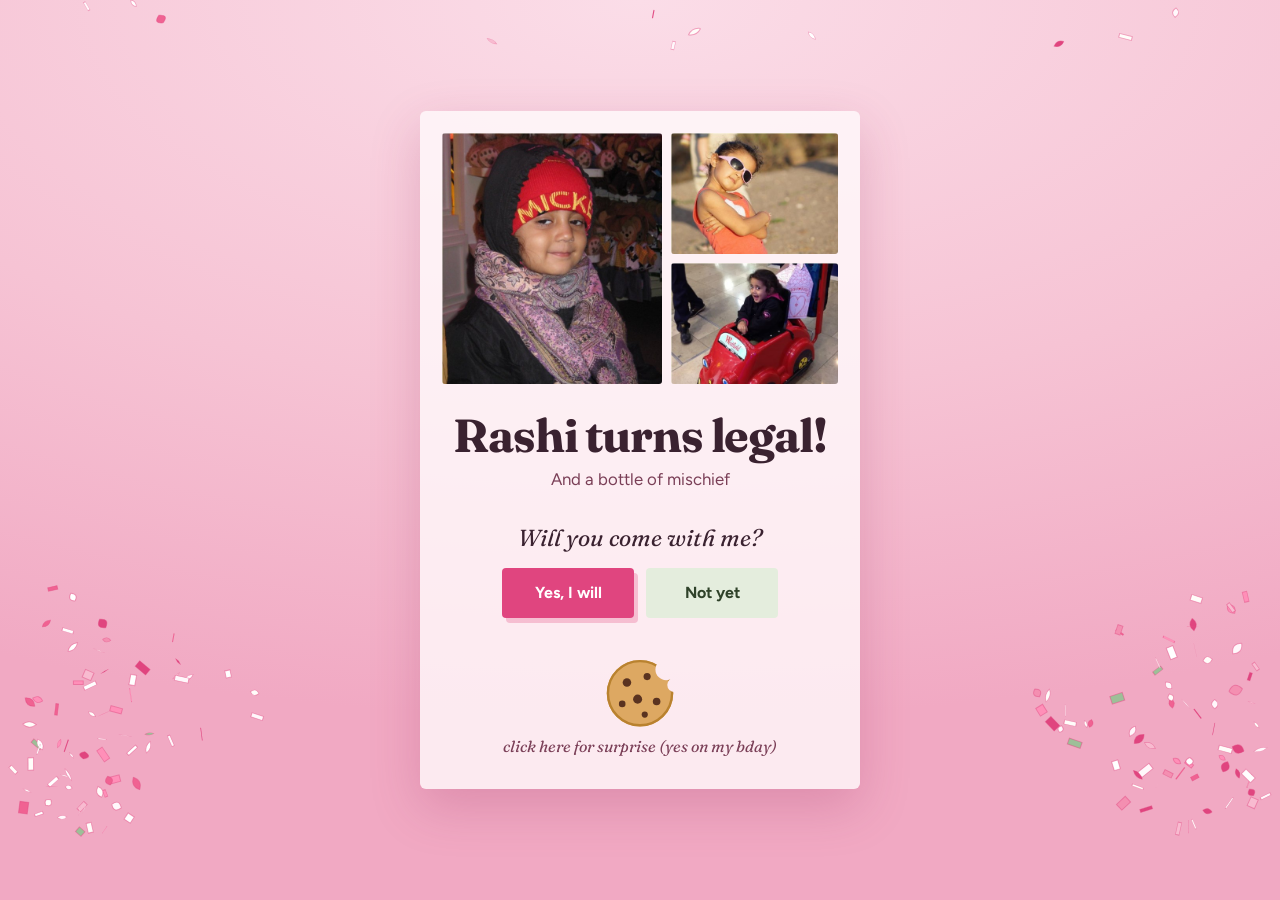
==== commit 254bab88: "Create index.html" ====
--- a/index.html
+++ b/index.html
@@ -1,1299 +1,266 @@
 <!DOCTYPE html>
 <html lang="en">
 <head>
-<meta charset="UTF-8"/>
-<meta name="viewport" content="width=device-width, initial-scale=1.0"/>
-<title>For You, Always 🌸</title>
-<link href="https://fonts.googleapis.com/css2?family=Playfair+Display:ital,wght@0,400;0,700;1,400&family=Lora:ital,wght@0,400;0,500;1,400&family=Dancing+Script:wght@700&display=swap" rel="stylesheet">
+<meta charset="utf-8">
+<meta name="viewport" content="width=device-width, initial-scale=1, viewport-fit=cover">
+<meta name="color-scheme" content="light">
+<meta property="og:title" content="Rashi turns legal!">
+<meta property="og:description" content="You're invited. There is only one answer.">
+<meta name="description" content="You're invited to Rashi's birthday.">
+<title>Rashi turns legal!</title>
+<link rel="preconnect" href="https://fonts.googleapis.com">
+<link rel="preconnect" href="https://fonts.gstatic.com" crossorigin>
+<link href="https://fonts.googleapis.com/css2?family=Fraunces:ital,opsz,wght@0,9..144,700;1,9..144,400&family=Figtree:wght@500;700&display=swap" rel="stylesheet">
 <style>
-*,*::before,*::after{margin:0;padding:0;box-sizing:border-box}
-:root{
-  --blue:#4f7fcf;--lavender:#9b7fd4;--rose:#e8849a;--cream:#fff8f5;--gold:#f5c97a;
-  --bg1:#3a5fa0;--bg2:#7b5ea7;--bg3:#c4607a;
-}
-html,body{width:100%;height:100%;overflow:hidden;font-family:'Lora',Georgia,serif;}
-body{
-  background:linear-gradient(135deg,#3a5fa0 0%,#7b5ea7 40%,#c4607a 100%);
-  background-size:400% 400%;
-  animation:bgShift 18s ease infinite;
-  color:white;
-}
-@keyframes bgShift{0%{background-position:0% 50%}50%{background-position:100% 50%}100%{background-position:0% 50%}}
-
-/* PETALS */
-.petal{position:fixed;top:-40px;animation:fall linear infinite;pointer-events:none;z-index:0;opacity:0.5;}
-@keyframes fall{0%{transform:translateY(0) rotate(0deg);opacity:0.6}100%{transform:translateY(110vh) rotate(360deg);opacity:0}}
-
-/* SLIDE SYSTEM */
-#app{position:relative;width:100%;height:100%;z-index:1;}
-.slide{
-  position:absolute;inset:0;
-  display:none;justify-content:center;align-items:center;flex-direction:column;
-  opacity:0;transition:opacity 0.6s ease;
-  padding:20px;
-  overflow-y:auto;
-}
-.slide.active{display:flex;opacity:1;animation:slideIn 0.6s ease forwards;}
-@keyframes slideIn{from{opacity:0;transform:translateY(24px)}to{opacity:1;transform:translateY(0)}}
-.card{
-  text-align:center;max-width:620px;width:100%;
-  padding:40px 36px;
-  background:rgba(255,255,255,0.12);
-  backdrop-filter:blur(20px);-webkit-backdrop-filter:blur(20px);
-  border-radius:28px;
-  border:1px solid rgba(255,255,255,0.3);
-  box-shadow:0 8px 48px rgba(0,0,0,0.2);
-  position:relative;z-index:2;
-  max-height:90vh;overflow-y:auto;
-}
-.card::-webkit-scrollbar{width:4px}
-.card::-webkit-scrollbar-thumb{background:rgba(255,255,255,0.3);border-radius:4px}
-h1{font-family:'Playfair Display',serif;font-size:clamp(2rem,5vw,3rem);font-weight:700;line-height:1.15;margin-bottom:16px;text-shadow:0 2px 16px rgba(0,0,0,0.2)}
-h2{font-family:'Playfair Display',serif;font-size:clamp(1.4rem,4vw,2.2rem);font-weight:700;margin-bottom:14px;text-shadow:0 2px 12px rgba(0,0,0,0.2)}
-p{font-size:clamp(0.9rem,2.3vw,1.05rem);line-height:1.8;opacity:0.93;margin-bottom:8px}
-.big-emoji{font-size:clamp(3rem,8vw,5rem);display:block;margin-bottom:14px;animation:pulse 2s ease-in-out infinite}
-@keyframes pulse{0%,100%{transform:scale(1)}50%{transform:scale(1.12)}}
-
-/* NAV */
-#nav{position:fixed;bottom:52px;width:100%;display:flex;justify-content:space-between;padding:0 28px;z-index:100;}
-#nav button{
-  background:rgba(255,255,255,0.18);border:1px solid rgba(255,255,255,0.4);
-  color:white;padding:10px 24px;border-radius:22px;cursor:pointer;
-  font-family:'Lora',serif;font-size:0.9rem;transition:all 0.2s;
-}
-#nav button:hover{background:rgba(255,255,255,0.35);transform:scale(1.04)}
-#progress{position:fixed;bottom:14px;width:100%;text-align:center;z-index:100;}
-.bar{width:68%;max-width:360px;height:6px;background:rgba(255,255,255,0.22);margin:0 auto;border-radius:10px;overflow:hidden}
-.fill{height:100%;width:0%;background:linear-gradient(90deg,rgba(255,255,255,0.6),white);border-radius:10px;transition:width 0.45s cubic-bezier(.4,0,.2,1)}
-.page-count{font-size:11px;opacity:0.55;margin-top:4px;font-family:'Lora',serif;letter-spacing:0.5px}
-
-/* SLIDE 1 - GREETING */
-.time-greeting{font-family:'Dancing Script',cursive;font-size:clamp(1.6rem,5vw,2.4rem);margin-bottom:8px;color:#fff}
-.compliment-box{
-  background:rgba(255,255,255,0.13);border-radius:18px;padding:20px 24px;
-  margin:18px 0;border:1px solid rgba(255,255,255,0.28);
-  font-style:italic;font-size:clamp(1rem,2.5vw,1.15rem);line-height:1.7;
-}
-.compliment-label{font-size:0.78rem;opacity:0.6;margin-bottom:6px;letter-spacing:1px;text-transform:uppercase}
-
-/* SLIDE 2 - SORT GAME */
-.sort-container{display:flex;flex-direction:column;gap:10px;text-align:left;margin-top:12px}
-.sort-item{
-  background:rgba(255,255,255,0.15);border:1px solid rgba(255,255,255,0.3);
-  border-radius:14px;padding:12px 16px;cursor:grab;user-select:none;
-  font-size:clamp(0.82rem,2vw,0.95rem);line-height:1.5;
-  transition:all 0.2s;display:flex;align-items:flex-start;gap:10px;
-}
-.sort-item:hover{background:rgba(255,255,255,0.25);transform:translateX(4px)}
-.sort-item.dragging{opacity:0.5;cursor:grabbing}
-.sort-label{background:rgba(255,255,255,0.2);border-radius:8px;padding:2px 8px;font-size:0.75rem;white-space:nowrap;flex-shrink:0}
-.sort-col{flex:1;min-height:120px}
-.sort-cols{display:grid;grid-template-columns:1fr 1fr;gap:12px;margin-top:12px}
-.col-header{font-size:0.8rem;opacity:0.7;margin-bottom:8px;letter-spacing:0.5px;text-transform:uppercase}
-.drop-zone{min-height:90px;border:2px dashed rgba(255,255,255,0.25);border-radius:14px;padding:8px;display:flex;flex-direction:column;gap:6px}
-.drop-zone.drag-over{border-color:rgba(255,255,255,0.7);background:rgba(255,255,255,0.08)}
-.check-btn{background:rgba(255,255,255,0.2);border:1px solid rgba(255,255,255,0.4);color:white;padding:10px 26px;border-radius:20px;cursor:pointer;font-family:'Lora',serif;font-size:0.9rem;margin-top:12px;transition:all 0.2s}
-.check-btn:hover{background:rgba(255,255,255,0.35)}
-.sort-feedback{margin-top:12px;font-style:italic;font-size:0.95rem;min-height:1.4em}
-.reveal-box{display:none;background:rgba(255,255,255,0.12);border-radius:14px;padding:16px;margin-top:12px;text-align:left;border:1px solid rgba(245,201,122,0.4)}
-
-/* SLIDE 3 - TIC TAC TOE */
-.ttt-board{display:grid;grid-template-columns:repeat(3,1fr);gap:8px;margin:16px auto;max-width:240px}
-.ttt-cell{
-  aspect-ratio:1;background:rgba(255,255,255,0.13);border:1.5px solid rgba(255,255,255,0.3);
-  border-radius:12px;cursor:pointer;font-size:2rem;display:flex;align-items:center;justify-content:center;
-  transition:all 0.2s;
-}
-.ttt-cell:hover:not(.taken){background:rgba(255,255,255,0.25)}
-.ttt-cell.taken{cursor:default}
-.ttt-status{font-size:1rem;margin:8px 0;min-height:1.5em;font-style:italic}
-.ttt-reset{background:rgba(255,255,255,0.18);border:1px solid rgba(255,255,255,0.38);color:white;padding:8px 22px;border-radius:18px;cursor:pointer;font-family:'Lora',serif;font-size:0.88rem;margin-top:8px;transition:all 0.2s}
-.ttt-reset:hover{background:rgba(255,255,255,0.32)}
-.poem-collector{
-  position:fixed;bottom:80px;right:20px;z-index:200;
-  background:rgba(255,255,255,0.18);border:1px solid rgba(255,255,255,0.4);
-  border-radius:50%;width:52px;height:52px;display:flex;align-items:center;justify-content:center;
-  cursor:pointer;font-size:1.4rem;transition:all 0.3s;
-  box-shadow:0 4px 20px rgba(0,0,0,0.2);
-}
-.poem-collector:hover{transform:scale(1.15);background:rgba(255,255,255,0.3)}
-.poem-count{
-  position:absolute;top:-4px;right:-4px;background:#e8849a;border-radius:50%;
-  width:20px;height:20px;font-size:0.7rem;display:flex;align-items:center;justify-content:center;
-  font-weight:700;border:2px solid rgba(255,255,255,0.5);
-}
-.poem-vault{
-  position:fixed;inset:0;background:rgba(0,0,0,0.7);backdrop-filter:blur(14px);z-index:500;
-  display:none;justify-content:center;align-items:center;padding:20px;
-}
-.poem-vault.open{display:flex}
-.poem-vault-inner{
-  background:linear-gradient(135deg,rgba(60,80,160,0.95),rgba(150,80,130,0.95));
-  border:1px solid rgba(255,255,255,0.35);border-radius:28px;padding:36px;
-  max-width:540px;width:100%;max-height:85vh;overflow-y:auto;
-}
-.poem-vault-inner::-webkit-scrollbar{width:4px}
-.poem-vault-inner::-webkit-scrollbar-thumb{background:rgba(255,255,255,0.3);border-radius:4px}
-.vault-poem{
-  background:rgba(255,255,255,0.1);border-radius:16px;padding:20px;margin-bottom:14px;
-  border:1px solid rgba(255,255,255,0.2);text-align:left;
-  font-style:italic;line-height:2;font-size:0.9rem;
-}
-.vault-poem .rarity{font-size:0.75rem;font-style:normal;opacity:0.7;margin-bottom:8px;letter-spacing:1px;text-transform:uppercase}
-.rarity-common{color:#a0d0ff}
-.rarity-rare{color:#b0f0b0}
-.rarity-epic{color:#d4a0f0}
-.rarity-legendary{color:#f5c97a}
-.heart-burst{
-  position:fixed;inset:0;pointer-events:none;z-index:300;
-  display:none;justify-content:center;align-items:center;
-}
-.heart-burst.show{display:flex}
-.heart-ring{position:absolute;font-size:1.8rem;animation:burstOut 1.2s ease-out forwards}
-@keyframes burstOut{from{opacity:1;transform:scale(0)}to{opacity:0;transform:scale(4)}}
-
-/* SLIDE 4 - TIMER */
-.timer-display{
-  font-family:'Playfair Display',serif;
-  font-size:clamp(1.1rem,3vw,1.4rem);
-  font-style:italic;
-  background:rgba(255,255,255,0.14);
-  border-radius:16px;padding:16px 20px;
-  margin:16px auto;letter-spacing:0.3px;
-  display:inline-block;line-height:2;
-}
-.timer-units{display:flex;justify-content:center;gap:18px;margin:18px 0;flex-wrap:wrap}
-.timer-unit{
-  background:rgba(255,255,255,0.15);border-radius:14px;padding:14px 20px;min-width:70px;
-  border:1px solid rgba(255,255,255,0.25);text-align:center;
-}
-.timer-num{font-family:'Playfair Display',serif;font-size:clamp(1.8rem,5vw,2.8rem);font-weight:700;display:block;line-height:1}
-.timer-lbl{font-size:0.7rem;opacity:0.65;letter-spacing:1px;text-transform:uppercase;margin-top:4px}
-
-/* SLIDE 5 - LOCK */
-.lock-container{margin:20px auto;text-align:center}
-.lock-icon{font-size:5rem;display:block;margin:10px 0;animation:lockPulse 2s ease-in-out infinite;cursor:pointer}
-@keyframes lockPulse{0%,100%{transform:scale(1)}50%{transform:scale(1.06)}}
-.lock-input{
-  background:rgba(255,255,255,0.18);border:1.5px solid rgba(255,255,255,0.45);
-  border-radius:14px;color:white;font-family:'Lora',serif;font-size:1.1rem;
-  padding:12px 20px;outline:none;text-align:center;width:200px;letter-spacing:3px;
-}
-.lock-input::placeholder{color:rgba(255,255,255,0.5);letter-spacing:0}
-.lock-btn{background:rgba(255,255,255,0.2);border:1px solid rgba(255,255,255,0.42);color:white;padding:10px 28px;border-radius:20px;cursor:pointer;font-family:'Lora',serif;font-size:0.92rem;margin-top:10px;transition:all 0.2s}
-.lock-btn:hover{background:rgba(255,255,255,0.35)}
-.lock-hint{font-size:0.82rem;opacity:0.6;margin-top:8px;font-style:italic}
-.lock-content{display:none;animation:fadeIn 0.7s ease forwards}
-.lock-content.shown{display:block}
-@keyframes fadeIn{from{opacity:0;transform:scale(0.9)}to{opacity:1;transform:scale(1)}}
-
-/* SLIDE 6 - GF QUESTION */
-.gf-arena{position:relative;min-height:160px;margin:24px 0;}
-.gf-yes-btn{
-  background:linear-gradient(135deg,rgba(232,132,154,0.85),rgba(155,127,212,0.85));
-  border:2px solid rgba(255,255,255,0.6);color:white;
-  padding:16px 52px;border-radius:30px;cursor:pointer;
-  font-family:'Playfair Display',serif;font-size:1.25rem;font-weight:700;
-  transition:all 0.25s;box-shadow:0 4px 24px rgba(0,0,0,0.25);
-  display:inline-block;
-}
-.gf-yes-btn:hover{transform:scale(1.06);box-shadow:0 6px 32px rgba(232,132,154,0.5)}
-.gf-no-btn{
-  position:fixed;
-  background:rgba(255,255,255,0.07);border:1px solid rgba(255,255,255,0.2);
-  color:rgba(255,255,255,0.4);padding:14px 40px;border-radius:28px;
-  cursor:pointer;font-family:'Lora',serif;font-size:1rem;
-  transition:transform 0.15s;z-index:50;
-}
-.gf-no-btn:hover{background:rgba(255,255,255,0.05)}
-.no-counter{font-size:0.78rem;opacity:0.5;margin-top:10px;font-style:italic;min-height:1.2em}
-.gf-yes-modal{
-  display:none;position:fixed;inset:0;background:rgba(0,0,0,0.65);
-  backdrop-filter:blur(14px);z-index:800;justify-content:center;align-items:center;padding:20px;
-}
-.gf-yes-modal.open{display:flex;animation:fadeIn 0.5s ease}
-.gf-yes-inner{
-  background:linear-gradient(135deg,rgba(60,80,160,0.96),rgba(180,90,140,0.96));
-  border:1px solid rgba(255,255,255,0.35);border-radius:28px;padding:44px 38px;
-  max-width:500px;width:100%;text-align:center;
-  box-shadow:0 16px 60px rgba(0,0,0,0.4);
-  max-height:90vh;overflow-y:auto;
-}
-.gf-confetti{position:fixed;inset:0;pointer-events:none;z-index:790}
-.gf-heart{position:absolute;top:-30px;font-size:22px;animation:gfFall linear infinite}
-@keyframes gfFall{0%{transform:translateY(0) rotate(0deg);opacity:1}100%{transform:translateY(110vh) rotate(720deg);opacity:0}}
-.close-modal{
-  background:rgba(255,255,255,0.18);border:1px solid rgba(255,255,255,0.4);
-  color:white;padding:9px 24px;border-radius:18px;cursor:pointer;
-  font-family:'Lora',serif;font-size:0.88rem;margin-top:16px;transition:all 0.2s;display:block;
-}
-.close-modal:hover{background:rgba(255,255,255,0.3)}
-
-/* SLIDE 7 - QUIZ SHOW */
-.quiz-meter{
-  width:100%;height:16px;background:rgba(255,255,255,0.15);border-radius:10px;overflow:hidden;margin:12px 0;
-}
-.quiz-fill{height:100%;background:linear-gradient(90deg,#4f7fcf,#e8849a);border-radius:10px;transition:width 0.5s cubic-bezier(.4,0,.2,1);width:0%}
-.quiz-score-text{font-size:0.9rem;opacity:0.75;margin-bottom:14px}
-.qz-question{font-family:'Playfair Display',serif;font-size:clamp(1rem,2.8vw,1.2rem);margin-bottom:16px;line-height:1.5}
-.qz-opts{display:flex;flex-direction:column;gap:9px}
-.qz-opt{
-  background:rgba(255,255,255,0.15);border:1px solid rgba(255,255,255,0.3);
-  color:white;padding:10px 16px;border-radius:14px;cursor:pointer;
-  font-family:'Lora',serif;font-size:0.92rem;transition:all 0.2s;text-align:left;
-}
-.qz-opt:hover{background:rgba(255,255,255,0.28);transform:translateX(4px)}
-.qz-opt.correct{background:rgba(100,220,140,0.4);border-color:rgba(100,220,140,0.7)}
-.qz-opt.wrong{background:rgba(220,80,80,0.35);border-color:rgba(220,80,80,0.6)}
-.qz-feedback{font-style:italic;margin-top:10px;min-height:1.4em;font-size:0.95rem;opacity:0.9}
-.dlc-unlock{
-  display:none;background:rgba(245,201,122,0.2);border:1px solid rgba(245,201,122,0.5);
-  border-radius:16px;padding:18px;margin-top:14px;text-align:left;
-}
-.dlc-unlock.show{display:block;animation:fadeIn 0.5s ease}
-.dlc-item{padding:6px 0;border-bottom:1px solid rgba(255,255,255,0.15);font-size:0.88rem;display:flex;gap:8px}
-.dlc-item:last-child{border-bottom:none}
-
-/* SLIDE 8 - LETTERS */
-.envelope-grid{display:grid;grid-template-columns:repeat(auto-fill,minmax(130px,1fr));gap:12px;margin-top:12px;text-align:left}
-.envelope{
-  background:rgba(255,255,255,0.13);border:1px solid rgba(255,255,255,0.28);
-  border-radius:14px;padding:16px 12px;cursor:pointer;transition:all 0.25s;text-align:center;
-}
-.envelope:hover{background:rgba(255,255,255,0.24);transform:scale(1.04) rotate(-1deg)}
-.envelope-icon{font-size:2rem;display:block;margin-bottom:6px}
-.envelope-name{font-size:0.82rem;font-family:'Playfair Display',serif;opacity:0.9}
-.envelope.opened .envelope-icon::after{content:"✓";font-size:0.7rem;vertical-align:super}
-.letter-modal{
-  display:none;position:fixed;inset:0;background:rgba(0,0,0,0.78);
-  backdrop-filter:blur(16px);z-index:400;justify-content:center;align-items:center;padding:20px;
-}
-.letter-modal.open{display:flex;animation:fadeIn 0.5s ease}
-.letter-scroll{
-  background:linear-gradient(160deg,rgba(245,235,215,0.96),rgba(230,215,200,0.96));
-  color:#3a2a1a;border-radius:20px;padding:40px 36px;
-  max-width:520px;width:100%;max-height:85vh;overflow-y:auto;
-  box-shadow:0 12px 60px rgba(0,0,0,0.4);
-  font-family:'Lora',serif;
-}
-.letter-scroll::-webkit-scrollbar{width:4px}
-.letter-scroll::-webkit-scrollbar-thumb{background:rgba(100,80,60,0.3);border-radius:4px}
-.letter-header{font-family:'Dancing Script',cursive;font-size:1.8rem;margin-bottom:20px;color:#6b4a2a}
-.letter-body{font-size:0.95rem;line-height:2.1;color:#3a2a1a;font-style:italic}
-.letter-sig{font-family:'Dancing Script',cursive;font-size:1.2rem;margin-top:20px;text-align:right;color:#6b4a2a}
-.seal-break{
-  display:flex;flex-direction:column;align-items:center;padding:20px;
-  font-size:3rem;cursor:pointer;transition:all 0.3s;
-}
-.seal-break:hover{transform:scale(1.1)}
-.seal-label{font-size:0.85rem;margin-top:8px;opacity:0.8;font-style:italic}
-
-/* SLIDE 9 - STAR OBSERVATORY */
-.star-canvas{
-  position:relative;width:100%;max-width:560px;height:320px;
-  background:rgba(0,0,10,0.5);border-radius:20px;margin:14px auto;
-  overflow:hidden;border:1px solid rgba(255,255,255,0.15);cursor:crosshair;
-}
-.star{
-  position:absolute;border-radius:50%;
-  background:rgba(255,255,255,0.6);cursor:pointer;
-  transition:all 0.3s;transform:translate(-50%,-50%);
-}
-.star:hover,.star.discovered{
-  background:rgba(245,201,122,0.9);
-  box-shadow:0 0 16px 6px rgba(245,201,122,0.5);
-  transform:translate(-50%,-50%) scale(1.4);
-}
-.star-tooltip{
-  position:absolute;background:rgba(0,0,0,0.85);border-radius:10px;padding:8px 12px;
-  font-size:0.8rem;pointer-events:none;white-space:nowrap;z-index:10;
-  border:1px solid rgba(255,255,255,0.2);transform:translate(-50%,-130%);
-  opacity:0;transition:opacity 0.2s;
-}
-.star-canvas svg{position:absolute;inset:0;width:100%;height:100%;pointer-events:none}
-.obs-message{font-size:0.9rem;opacity:0.75;font-style:italic;margin-top:10px}
-.obs-count{font-size:0.82rem;opacity:0.6;margin-top:6px}
-.final-message-obs{
-  display:none;background:rgba(245,201,122,0.15);border:1px solid rgba(245,201,122,0.4);
-  border-radius:16px;padding:18px;margin-top:14px;font-style:italic;line-height:1.85;
-  animation:fadeIn 1s ease;
-}
-
-/* SLIDE 10 - THE END */
-.scrapbook{position:relative;min-height:300px;margin:16px 0}
-.sb-timer{
-  font-family:'Playfair Display',serif;font-size:clamp(1.2rem,3.5vw,1.6rem);
-  opacity:0;transition:opacity 1.2s;margin:12px 0;font-style:italic;
-  background:rgba(255,255,255,0.1);border-radius:12px;padding:10px 18px;display:inline-block;
-}
-.sb-note{
-  font-family:'Dancing Script',cursive;font-size:clamp(1rem,3vw,1.3rem);
-  line-height:2;opacity:0;transition:opacity 1.5s;margin-top:20px;
-}
-.sb-stars{opacity:0;transition:opacity 1.2s;margin:10px 0;font-size:1.2rem;letter-spacing:4px}
-.one-more-btn{
-  background:rgba(255,255,255,0.18);border:1px solid rgba(255,255,255,0.45);
-  color:white;padding:14px 40px;border-radius:24px;cursor:pointer;
-  font-family:'Playfair Display',serif;font-size:1.1rem;font-weight:700;
-  transition:all 0.3s;margin-top:20px;display:inline-block;
-}
-.one-more-btn:hover{background:rgba(255,255,255,0.32);transform:scale(1.05)}
-.version-text{margin-top:24px;opacity:0.4;font-size:0.78rem;font-style:italic}
-
-/* POEM BOX SLIDE 15 */
-.poem-box p{font-style:italic;line-height:2.2;margin-bottom:0;font-size:0.92rem}
-.poem-title{font-family:'Playfair Display',serif;font-size:1.1rem;margin-bottom:12px;font-style:normal;opacity:0.8}
-
-/* GENERAL UTILS */
-.gold-text{color:var(--gold)}
-.btn-ghost{background:rgba(255,255,255,0.18);border:1px solid rgba(255,255,255,0.4);color:white;padding:9px 22px;border-radius:20px;cursor:pointer;font-family:'Lora',serif;font-size:0.88rem;transition:all 0.2s}
-.btn-ghost:hover{background:rgba(255,255,255,0.32)}
-.tag{background:rgba(255,255,255,0.15);border-radius:8px;padding:2px 8px;font-size:0.75rem;opacity:0.8}
+:root{--tulip:#E0457F;--petal:#FFFBFC;--ink:#3A2230;--leaf:#E4EDDD;--leafink:#2F4229;--soft:#7A3F57;
+--serif:"Fraunces",Georgia,"Times New Roman",serif;--sans:"Figtree",system-ui,-apple-system,"Segoe UI",Roboto,sans-serif}
+*{box-sizing:border-box}
+[hidden]{display:none!important}
+html{background:#F3B3CB}
+body{margin:0;min-height:100svh;display:grid;place-items:center;padding:20px 16px;font-family:var(--sans);color:var(--ink);
+background:radial-gradient(120% 80% at 50% 0%,#FBDDE8 0%,#F6C3D4 55%,#F1A9C3 100%)}
+#fx,#fl{position:fixed;inset:0;width:100%;height:100%;pointer-events:none;z-index:10}
+#fl{z-index:0}
+.card{width:min(100%,440px);position:relative;z-index:1;background:rgba(255,251,252,.8);border-radius:6px;padding:22px 22px 26px;text-align:center;
+box-shadow:0 18px 50px rgba(150,40,90,.22)}
+.photos{display:grid;grid-template-columns:1.32fr 1fr;grid-template-rows:1fr 1fr;gap:9px;aspect-ratio:990/627}
+.photos img{width:100%;height:100%;object-fit:cover;display:block;border-radius:3px;min-height:0}
+.photos img:first-child{grid-row:span 2}
+h1{font:700 clamp(2.1rem,9.5vw,2.9rem)/1.05 var(--serif);letter-spacing:-.025em;margin:28px 0 8px}
+.sub{margin:0;color:var(--soft);font-size:1.05rem}
+.ask{margin-top:34px}
+.ask p{font:italic 400 1.45rem var(--serif);margin:0 0 16px}
+.row{display:flex;gap:12px;justify-content:center}
+.slot{display:inline-block}
+button{font:700 1rem var(--sans);min-height:50px;min-width:132px;border:0;border-radius:4px;cursor:pointer;white-space:nowrap}
+button:focus-visible{outline:3px solid var(--ink);outline-offset:3px}
+#yes{background:var(--tulip);color:#fff;box-shadow:4px 5px 0 rgba(224,69,127,.28);transition:transform .25s}
+#no{background:var(--leaf);color:var(--leafink)}
+#no.fly{position:fixed;z-index:20;margin:0;transition:left .28s cubic-bezier(.3,1.4,.5,1),top .28s cubic-bezier(.3,1.4,.5,1)}
+.thanks{margin-top:34px;font:italic 400 1.4rem/1.35 var(--serif)}
+.cookie{display:block;margin:30px auto 0;background:none;min-width:0;min-height:0;padding:6px 10px;color:var(--soft);
+font:italic 400 1rem/1.3 var(--serif);white-space:normal;max-width:300px}
+.cookie svg{display:block;margin:0 auto 6px;animation:wob 3.2s ease-in-out infinite;transform-origin:50% 80%}
+@keyframes wob{0%,80%,100%{transform:rotate(0)}85%{transform:rotate(-9deg)}92%{transform:rotate(8deg)}}
+.sheet{position:fixed;inset:0;z-index:30;display:grid;place-items:center;padding:20px;background:rgba(58,34,48,.5);
+opacity:0;visibility:hidden;transition:opacity .25s,visibility .25s}
+.sheet.open{opacity:1;visibility:visible}
+.panel{width:min(100%,380px);background:var(--petal);border-radius:6px;padding:26px 24px 22px;text-align:center;
+transform:translateY(16px) scale(.97);transition:transform .3s cubic-bezier(.3,1.3,.5,1)}
+.sheet.open .panel{transform:none}
+.panel h2{font:700 1.5rem/1.15 var(--serif);margin:0 0 18px}
+.panel dl{margin:0}
+.panel dt{font:italic 400 .95rem var(--serif);color:var(--soft)}
+.panel dd{margin:2px 0 16px;font:700 1.2rem var(--sans)}
+.panel .foot{font-size:.95rem;color:var(--soft);margin:4px 0 18px}
+.panel button{background:var(--tulip);color:#fff}
+@media (prefers-reduced-motion:reduce){.cookie svg{animation:none}#no.fly{transition:none}.panel{transition:none}}
 </style>
 </head>
 <body>
-
-<div id="petals"></div>
-
-<div id="app">
-
-<!-- ══════════════════════════════════════
-     SLIDE 1 — GREETING + COMPLIMENT
-══════════════════════════════════════ -->
-<div class="slide active" id="slide-0">
-  <div class="card">
-    <span class="big-emoji" id="greeting-emoji">🌸</span>
-    <div class="time-greeting" id="greeting-text">Good morning, wifeeee</div>
-    <p id="greeting-sub" style="opacity:0.7;font-size:0.9rem;margin-bottom:16px"></p>
-    <div class="compliment-box">
-      <div class="compliment-label">Today's compliment for you ✦</div>
-      <div id="daily-compliment">"You make every room warmer just by being in it."</div>
+<canvas id="fl" aria-hidden="true"></canvas>
+<canvas id="fx" aria-hidden="true"></canvas>
+
+<main class="card">
+  <div class="photos">
+    <img alt="Little Rashi in a red Mickey beanie and a paisley scarf" src="[data-uri]">
+    <img alt="Little Rashi in pink sunglasses with arms crossed" src="[data-uri]">
+    <img alt="Little Rashi in a red toy car at the mall" src="[data-uri]">
+  </div>
+
+  <h1>Rashi turns legal!</h1>
+  <p class="sub">And a bottle of mischief</p>
+
+  <div class="ask" id="ask">
+    <p>Will you come with me?</p>
+    <div class="row">
+      <button id="yes" type="button">Yes, I will</button>
+      <span class="slot" id="slot"><button id="no" type="button">Not yet</button></span>
     </div>
-    <p style="opacity:0.6;font-size:0.82rem;font-style:italic">A new one waits for you every day 🌷</p>
+  </div>
+  <p class="thanks" id="thanks" hidden>Knew you'd say yes. 🥂<br>Crack the cookie for the when and where.</p>
+
+  <button class="cookie" id="cookie" type="button" aria-haspopup="dialog" aria-controls="sheet">
+    <svg width="76" height="76" viewBox="0 0 64 64" aria-hidden="true">
+      <defs><mask id="bite"><rect width="64" height="64" fill="#fff"/><circle cx="54" cy="13" r="9" fill="#000"/><circle cx="61" cy="26" r="6" fill="#000"/></mask></defs>
+      <g mask="url(#bite)">
+        <circle cx="32" cy="33" r="28" fill="#DDA862"/>
+        <circle cx="32" cy="33" r="27" fill="none" stroke="#B9822F" stroke-width="2"/>
+        <circle cx="21" cy="24" r="3.6" fill="#5A3320"/><circle cx="38" cy="19" r="3" fill="#5A3320"/>
+        <circle cx="30" cy="38" r="3.8" fill="#5A3320"/><circle cx="46" cy="40" r="3.2" fill="#5A3320"/>
+        <circle cx="17" cy="42" r="2.8" fill="#5A3320"/><circle cx="36" cy="51" r="2.6" fill="#5A3320"/>
+      </g>
+    </svg>
+    click here for surprise (yes on my bday)
+  </button>
+</main>
+
+<div class="sheet" id="sheet" role="dialog" aria-modal="true" aria-labelledby="st">
+  <div class="panel">
+    <h2 id="st">Details, fresh out of the oven</h2>
+    <dl>
+      <dt>When</dt><dd>Saturday, 29 November · 7:30 PM</dd>
+      <dt>Where</dt><dd>Rooftop Lounge</dd>
+    </dl>
+    <p class="foot">Arrive hungry. The cookie was just the appetizer.</p>
+    <button id="close" type="button">Got it</button>
   </div>
 </div>
 
-<!-- ══════════════════════════════════════
-     SLIDE 2 — SORT GAME
-══════════════════════════════════════ -->
-<div class="slide" id="slide-1">
-  <div class="card">
-    <h2>Match Us 🌷</h2>
-    <p style="opacity:0.75;font-size:0.85rem;margin-bottom:8px">Drag each response to the right column — <em>Her</em> or <em>Dhyan</em></p>
-    <div id="sort-pool" class="sort-container" ondragover="event.preventDefault()" ondrop="handleDrop(event,'pool')">
-    </div>
-    <div class="sort-cols">
-      <div class="sort-col">
-        <div class="col-header">💬 She says</div>
-        <div class="drop-zone" id="zone-her" ondragover="handleDragOver(event)" ondrop="handleDrop(event,'her')"></div>
-      </div>
-      <div class="sort-col">
-        <div class="col-header">🌸 Dhyan says</div>
-        <div class="drop-zone" id="zone-dhyan" ondragover="handleDragOver(event)" ondrop="handleDrop(event,'dhyan')"></div>
-      </div>
-    </div>
-    <button class="check-btn" onclick="checkSort()">Check ✓</button>
-    <div class="sort-feedback" id="sort-fb"></div>
-    <div class="reveal-box" id="sort-reveal">
-      <p>✅ Here's the truth beautifully told:</p>
-      <br/>
-      <p style="font-style:italic;opacity:0.9;">
-        💬 <strong>"I am mad at you for xyz reasons..."</strong><br/>
-        🌸 <em>Dhyan: "oh I understand your pov... continues to ramble about random stuff or justify 😅"</em>
-      </p>
-      <br/>
-      <p style="font-style:italic;opacity:0.9;">
-        💬 <strong>"You don't love me anymore"</strong><br/>
-        🌸 <em>Dhyan: 10,000 compliments... "but that's not it, you're also my wifeeeeee 🫠"</em>
-      </p>
-      <br/>
-      <p style="font-style:italic;opacity:0.9;">
-        💬 <strong>Shares her feelings...</strong><br/>
-        🌸 <em>Dhyan: thinks she's criticising him and continues without understanding the scenario 🤦</em>
-      </p>
-      <br/>
-      <p style="font-style:italic;opacity:0.9;">
-        💬 <strong>"You're sooooo annoying"</strong><br/>
-        🌸 <em>Dhyan: "jaisa bhi hun, aapka hun 🫠"</em>
-      </p>
-      <br/>
-      <p style="font-size:0.85rem;opacity:0.65;margin-top:10px;font-style:italic">...and somehow this works perfectly. 🌸</p>
-    </div>
-  </div>
-</div>
-
-<!-- ══════════════════════════════════════
-     SLIDE 3 — TIC TAC TOE
-══════════════════════════════════════ -->
-<div class="slide" id="slide-2">
-  <div class="card">
-    <h2>Beat Dhyan 🐧</h2>
-    <p style="opacity:0.75;font-size:0.88rem">Play tic-tac-toe against me. Win and collect a poem from my heart! Poems have rarities like a loot chest 💝</p>
-    <div id="ttt-board" class="ttt-board"></div>
-    <div class="ttt-status" id="ttt-status">Your turn (✕)</div>
-    <div style="display:flex;gap:10px;justify-content:center;flex-wrap:wrap">
-      <button class="ttt-reset" onclick="resetTTT()">New Game 🔄</button>
-    </div>
-    <div id="bot-quote" style="min-height:1.5em;font-size:0.85rem;opacity:0.65;margin-top:10px;font-style:italic"></div>
-  </div>
-</div>
-
-<!-- ══════════════════════════════════════
-     SLIDE 4 — TIMER
-══════════════════════════════════════ -->
-<div class="slide" id="slide-3">
-  <div class="card">
-    <span class="big-emoji">⏳</span>
-    <h2>Us, So Far</h2>
-    <p style="opacity:0.7">Since 24 January 2026</p>
-    <div class="timer-units">
-      <div class="timer-unit"><span class="timer-num" id="t-days">0</span><div class="timer-lbl">Days</div></div>
-      <div class="timer-unit"><span class="timer-num" id="t-hours">0</span><div class="timer-lbl">Hours</div></div>
-      <div class="timer-unit"><span class="timer-num" id="t-mins">0</span><div class="timer-lbl">Minutes</div></div>
-      <div class="timer-unit"><span class="timer-num" id="t-secs">0</span><div class="timer-lbl">Seconds</div></div>
-    </div>
-    <p style="font-style:italic;opacity:0.7;margin-top:8px">How long we'll be together: <span style="font-size:1.8rem">∞</span></p>
-    <p style="font-size:0.82rem;opacity:0.55;margin-top:6px">Every second I am yours 🌸</p>
-  </div>
-</div>
-
-<!-- ══════════════════════════════════════
-     SLIDE 5 — LOCK
-══════════════════════════════════════ -->
-<div class="slide" id="slide-4">
-  <div class="card">
-    <h2>A Secret 🔒</h2>
-    <div class="lock-container">
-      <div id="lock-locked">
-        <span class="lock-icon" id="lock-icon">🔒</span>
-        <p style="opacity:0.75">Enter the password or wait until 24 June 2026</p>
-        <br/>
-        <input class="lock-input" id="lock-pw" type="password" placeholder="✦ ✦ ✦ ✦ ✦" autocomplete="off"/>
-        <br/>
-        <button class="lock-btn" onclick="tryUnlock()">Unlock 🔓</button>
-        <div class="lock-hint" id="lock-hint">Hint: it's what I call you 🐧</div>
-        <div class="lock-hint" id="lock-date-hint" style="display:none;color:rgba(245,201,122,0.9)">OR... it will open on its own in <span id="unlock-countdown"></span></div>
-      </div>
-      <div class="lock-content" id="lock-content">
-        <span style="font-size:3.5rem;display:block;margin-bottom:12px">💌</span>
-        <h2 style="margin-bottom:14px">My heart, unlocked.</h2>
-        <div style="background:rgba(255,255,255,0.1);border-radius:16px;padding:20px;text-align:left;font-style:italic;line-height:1.9;border:1px solid rgba(255,255,255,0.22);font-size:0.95rem">
-          <p>There are things I don't say out loud because words feel too small for them. But here, I'll try.</p>
-          <br/>
-          <p>You are the only person I have ever wanted to be completely honest with. The kind of honest where I don't edit myself, don't perform, don't protect.</p>
-          <br/>
-          <p>I think about you at the strangest times — in the middle of something mundane, and suddenly you're there, in my head, and everything feels warmer.</p>
-          <br/>
-          <p>I don't know how to be the perfect partner. But I know that choosing you, every day, is the easiest choice I've ever made.</p>
-          <br/>
-          <p>This was the secret. Not a grand mystery — just the truth, which is always the most terrifying thing to share.</p>
-          <div style="text-align:right;margin-top:14px;font-family:'Dancing Script',cursive;font-size:1.2rem;font-style:normal">— Yours, Dhyan 🌸</div>
-        </div>
-      </div>
-    </div>
-  </div>
-</div>
-
-<!-- ══════════════════════════════════════
-     SLIDE 6 — WILL YOU BE MY GF?
-══════════════════════════════════════ -->
-<div class="slide" id="slide-5">
-  <div class="card" style="text-align:center">
-    <span class="big-emoji" style="animation-duration:0.8s">💝</span>
-    <h1>Will you be my girlfriend?</h1>
-    <p style="opacity:0.8;margin-bottom:6px">I've thought about this for a very long time.</p>
-    <p style="opacity:0.65;font-size:0.88rem;font-style:italic;margin-bottom:24px">(The No button has other plans.)</p>
-    <div class="gf-arena">
-      <button class="gf-yes-btn" onclick="sayYes()">Yes 💖</button>
-    </div>
-    <div class="no-counter" id="no-counter"></div>
-  </div>
-  <!-- The No button lives freely in the viewport -->
-  <button class="gf-no-btn" id="gf-no-btn" onclick="runAway()">No</button>
-</div>
-
-<!-- GF YES MODAL -->
-<div class="gf-yes-modal" id="gf-yes-modal">
-  <div class="gf-confetti" id="gf-confetti"></div>
-  <div class="gf-yes-inner">
-    <span style="font-size:3rem;display:block;margin-bottom:16px;animation:pulse 1s ease-in-out infinite">🌸</span>
-    <h2 style="font-family:'Playfair Display',serif;font-size:1.6rem;margin-bottom:20px">I knew it. I knew it. I knew it. 💙</h2>
-    <div style="font-style:italic;font-size:0.97rem;line-height:2.1;text-align:center;opacity:0.97;">
-      A sight unforgettable<br/>
-      When I see her:<br/>
-      In my heart I bear no fear<br/>
-      I need no adrenaline to feel butterflies in my heart<br/>
-      For her sight is like a piercing dart<br/>
-      Her warmth assures me<br/>
-      Puzzle pieces meant to be<br/>
-      While that's work of poet<br/>
-      Feelings she's crocheted<br/>
-      Her eyes are like onyx<br/>
-      Infernal ice, a perfect mix<br/>
-      She doesn't know<br/>
-      Why I don't sleep at night<br/>
-      A powerful bow<br/>
-      That's her beauty's might.
-    </div>
-    <p style="margin-top:20px;font-size:0.85rem;opacity:0.7;font-style:italic">— I wrote this for you. Only ever for you. 🌸</p>
-    <button class="close-modal" onclick="closeGFModal()">Continue 🌸</button>
-  </div>
-</div>
-
-<!-- ══════════════════════════════════════
-     SLIDE 7 — QUIZ SHOW
-══════════════════════════════════════ -->
-<div class="slide" id="slide-6">
-  <div class="card">
-    <h2>How Well Do You Know Dhyan? 🎙️</h2>
-    <div class="quiz-meter"><div class="quiz-fill" id="quiz-fill"></div></div>
-    <div class="quiz-score-text" id="quiz-score-text">Score: 0 / 6</div>
-    <div id="quiz-area">
-      <div class="qz-question" id="qz-q"></div>
-      <div class="qz-opts" id="qz-opts"></div>
-      <div class="qz-feedback" id="qz-fb"></div>
-      <button class="btn-ghost" id="qz-next-btn" style="display:none;margin-top:12px" onclick="nextQZ()">Next Question →</button>
-    </div>
-    <div class="dlc-unlock" id="dlc-pack">
-      <p style="margin-bottom:10px;font-family:'Playfair Display',serif;font-size:1.1rem">🎉 Dhyan DLC Pack Unlocked!</p>
-      <p style="font-size:0.8rem;opacity:0.7;margin-bottom:10px">Congratulations. You now possess dangerous levels of Dhyan knowledge.</p>
-      <div class="dlc-item">😬 <span>I rehearse serious conversations in my head 3+ times before having them</span></div>
-      <div class="dlc-item">🎵 <span>I sometimes sing to myself and pretend I'm in a music video</span></div>
-      <div class="dlc-item">🥺 <span>When I'm worried about you I go quiet instead of saying so</span></div>
-      <div class="dlc-item">🐧 <span>I looked up penguin facts after I started calling you pengu</span></div>
-      <div class="dlc-item">🌙 <span>My most productive thinking happens at 2am for no reason</span></div>
-    </div>
-  </div>
-</div>
-
-<!-- ══════════════════════════════════════
-     SLIDE 8 — LETTERS FROM ALTERNATE UNIVERSES
-══════════════════════════════════════ -->
-<div class="slide" id="slide-7">
-  <div class="card">
-    <h2>Letters From Other Universes 📜</h2>
-    <p style="opacity:0.7;font-size:0.85rem;margin-bottom:4px">Tap a seal to break it and read the letter</p>
-    <div class="envelope-grid" id="envelope-grid"></div>
-  </div>
-</div>
-
-<!-- ══════════════════════════════════════
-     SLIDE 9 — HEART OBSERVATORY
-══════════════════════════════════════ -->
-<div class="slide" id="slide-8">
-  <div class="card">
-    <h2>The Heart Observatory ✨</h2>
-    <p style="opacity:0.7;font-size:0.85rem">Tap each star to discover what it holds</p>
-    <div class="star-canvas" id="star-canvas">
-      <svg id="constellation-svg"></svg>
-    </div>
-    <div class="obs-count" id="obs-count">Discovered: 0 / 12 stars</div>
-    <div class="obs-message" id="obs-msg">Every star is something I love about you.</div>
-    <div class="final-message-obs" id="obs-final">
-      <span style="font-size:1.4rem">💫</span><br/>
-      "No matter how much of the sky I map, there is always more of you to discover."<br/>
-      <span style="font-size:0.8rem;opacity:0.7;margin-top:8px;display:block">— All 12 stars of you, connected.</span>
-    </div>
-  </div>
-</div>
-
-<!-- ══════════════════════════════════════
-     SLIDE 10 — THE END
-══════════════════════════════════════ -->
-<div class="slide" id="slide-9">
-  <div class="card" style="text-align:center">
-    <span class="big-emoji">🌸</span>
-    <h2>The End?</h2>
-    <p style="opacity:0.65;font-style:italic">(Not really.)</p>
-    <button class="one-more-btn" id="one-more" onclick="startScrapbook()">One More Thing 💫</button>
-    <div id="scrapbook-reveal" style="display:none">
-      <div class="sb-timer" id="sb-timer"></div>
-      <div class="sb-stars" id="sb-stars">✦ ✦ ✦ ✦ ✦ ✦ ✦ ✦ ✦ ✦ ✦ ✦</div>
-      <div class="sb-note" id="sb-note">
-        "This website was never meant to be finished.<br/>
-        Because every day we're together creates another slide that doesn't exist yet.<br/>
-        So until the next one...<br/><br/>
-        I love you, wifeeeeee."
-      </div>
-    </div>
-    <div class="version-text" id="version-hint" style="display:none">
-      Version 1.0<br/>
-      <em>Awaiting future updates...</em> 🌸
-    </div>
-  </div>
-</div>
-
-</div><!-- /app -->
-
-<!-- NAVIGATION -->
-<div id="nav">
-  <button id="prev-btn">← Back</button>
-  <button id="next-btn">Next →</button>
-</div>
-<div id="progress">
-  <div class="bar"><div class="fill" id="progress-fill"></div></div>
-  <div class="page-count" id="page-count">1 / 10</div>
-</div>
-
-<!-- POEM COLLECTOR BUTTON -->
-<div class="poem-collector" id="poem-collector-btn" onclick="openPoemVault()" title="Your collected poems">
-  💝<span class="poem-count" id="poem-count">0</span>
-</div>
-
-<!-- POEM VAULT MODAL -->
-<div class="poem-vault" id="poem-vault">
-  <div class="poem-vault-inner">
-    <h2 style="font-family:'Playfair Display',serif;margin-bottom:6px">Your Poems 💝</h2>
-    <p style="font-size:0.82rem;opacity:0.65;margin-bottom:18px">Collected by winning against Dhyan. Rarity assigned by the heart.</p>
-    <div id="vault-poems-list"><p style="opacity:0.55;font-style:italic">No poems yet — beat Dhyan first! 🐧</p></div>
-    <button class="close-modal" onclick="closePoemVault()">Close 🌸</button>
-  </div>
-</div>
-
-<!-- HEART BURST -->
-<div class="heart-burst" id="heart-burst">
-  <div class="heart-ring">💝</div>
-</div>
-
-<!-- LETTER MODAL -->
-<div class="letter-modal" id="letter-modal">
-  <div style="max-width:520px;width:100%">
-    <div class="seal-break" id="seal-break-view" onclick="breakSeal()">
-      <span style="font-size:3.5rem">🔴</span>
-      <div class="seal-label">Tap to break the seal...</div>
-    </div>
-    <div class="letter-scroll" id="letter-scroll-view" style="display:none">
-      <div class="letter-header" id="letter-from"></div>
-      <div class="letter-body" id="letter-body"></div>
-      <div class="letter-sig" id="letter-sig"></div>
-      <button class="close-modal" style="color:#3a2a1a;border-color:rgba(100,80,60,0.4);background:rgba(100,80,60,0.1)" onclick="closeLetter()">Fold letter ✕</button>
-    </div>
-  </div>
-</div>
-
 <script>
-// ══════════════════════════════════
-// PETALS
-// ══════════════════════════════════
-(function(){
-  const container=document.getElementById('petals');
-  const emojis=['🌸','🌷','❤️','🤍','✦','💕'];
-  for(let i=0;i<16;i++){
-    const p=document.createElement('div');p.className='petal';
-    p.textContent=emojis[i%emojis.length];
-    p.style.left=Math.random()*100+'vw';
-    p.style.animationDuration=(7+Math.random()*11)+'s';
-    p.style.animationDelay=(Math.random()*12)+'s';
-    p.style.fontSize=(12+Math.random()*14)+'px';
-    container.appendChild(p);
+(()=>{
+const $=id=>document.getElementById(id);
+const reduce=matchMedia('(prefers-reduced-motion: reduce)').matches;
+
+/* ---------- confetti: pink tulip + white tulip ---------- */
+const cv=$('fx'),cx=cv.getContext('2d');
+let W,H;
+const fv=$('fl'),fx=fv.getContext('2d');
+function size(){const d=Math.min(devicePixelRatio||1,2);W=innerWidth;H=innerHeight;for(const [c,g] of [[cv,cx],[fv,fx]]){c.width=W*d;c.height=H*d;g.setTransform(d,0,0,d,0,0)}}
+size();addEventListener('resize',size);
+const PINK=['#F48FB1','#F06292','#E0457F','#F8BBD0','#FF8FB8'],WHITE=['#FFFFFF','#FFF8FB','#FFFDFA'],LEAF=['#9DBF98'],CRUMB=['#D9A45F','#B9822F','#5A3320'];
+const pick=a=>a[Math.random()*a.length|0];
+const tulip=()=>{const r=Math.random();return r<.4?pick(WHITE):r<.94?pick(PINK):pick(LEAF)};
+let ps=[],on=false;
+function add(x,y,vx,vy,crumb){
+  ps.push({x,y,vx,vy,w:7+Math.random()*7,h:4+Math.random()*5,r:Math.random()*6.3,vr:(Math.random()-.5)*.3,
+  wob:Math.random()*6.3,c:crumb?pick(CRUMB):tulip(),s:crumb?2:Math.random()<.45?1:0,life:0,max:260+Math.random()*140});
+}
+function burst(x,y,n,power,base,spread,crumb){
+  if(reduce)return;
+  for(let i=0;i<n;i++){const a=base+(Math.random()-.5)*spread,s=power*(.35+Math.random()*.65);add(x,y,Math.cos(a)*s,Math.sin(a)*s,crumb)}
+  go();
+}
+function rain(n){
+  if(reduce)return;
+  for(let i=0;i<n;i++)add(Math.random()*W,-20-Math.random()*H*.4,(Math.random()-.5)*2,1+Math.random()*2);
+  go();
+}
+function tick(){
+  cx.clearRect(0,0,W,H);
+  ps=ps.filter(p=>p.life<p.max&&p.y<H+30);
+  for(const p of ps){
+    p.life++;p.vy+=.12;p.vx*=.985;p.vy*=.985;p.wob+=.12;p.r+=p.vr;
+    p.x+=p.vx+Math.sin(p.wob)*.5;p.y+=p.vy;
+    cx.save();cx.globalAlpha=Math.min(1,(p.max-p.life)/40);cx.translate(p.x,p.y);cx.rotate(p.r);
+    cx.fillStyle=p.c;cx.strokeStyle='rgba(224,69,127,.45)';cx.lineWidth=1;
+    if(p.s==2){cx.beginPath();cx.arc(0,0,p.h/2,0,6.3);cx.fill()}
+    else{
+      cx.scale(1,Math.cos(p.wob));
+      if(p.s==1){cx.beginPath();cx.moveTo(-p.w/2,0);cx.quadraticCurveTo(0,-p.h*1.2,p.w/2,0);cx.quadraticCurveTo(0,p.h*1.2,-p.w/2,0);cx.fill();cx.stroke()}
+      else{cx.fillRect(-p.w/2,-p.h/2,p.w,p.h);cx.strokeRect(-p.w/2,-p.h/2,p.w,p.h)}
+    }
+    cx.restore();
   }
+  if(ps.length)requestAnimationFrame(tick);else on=false;
+}
+function go(){if(!on){on=true;requestAnimationFrame(tick)}}
+
+/* welcome: cannons from both corners + a gentle shower */
+const up=-Math.PI/2;
+setTimeout(()=>{burst(0,H,70,18,up+.5,.8);burst(W,H,70,18,up-.5,.8);rain(80)},300);
+let showers=0;const iv=setInterval(()=>{rain(6);if(++showers>6){clearInterval(iv);startFlowers()}},700);
+
+
+/* ---------- then: tulips drift down behind the card, for good ---------- */
+const PAIRS=[['#E85D93','#F7A1C0'],['#F06292','#FBBBD2'],['#D63B77','#F48FB1'],['#F3E8EE','#FFFFFF'],['#EFE3EA','#FFFDFA'],['#F3E8EE','#FFFFFF']];
+let fl=[],fOn=false,fLast=0;
+function spawn(y){
+  const s=11+Math.random()*12,z=s/23;
+  fl.push({x:Math.random()*W,y:y!=null?y:-s*2.5,s,vy:.5+z*.9,t:Math.random()*6.3,sw:.4+Math.random()*.6,
+  r:(Math.random()-.5)*1.2,vr:(Math.random()-.5)*.012,a:.5+z*.4,c:pick(PAIRS)});
+}
+function drawTulip(p){
+  const s=p.s;
+  fx.save();fx.globalAlpha=p.a;fx.translate(p.x,p.y);fx.rotate(p.r);fx.lineCap='round';
+  fx.strokeStyle='#8FB58A';fx.lineWidth=Math.max(1,s*.1);
+  fx.beginPath();fx.moveTo(0,s*.45);fx.quadraticCurveTo(s*.2,s*.9,0,s*1.5);fx.stroke();
+  fx.fillStyle='#A8C9A2';
+  fx.beginPath();fx.moveTo(0,s*1.2);fx.quadraticCurveTo(s*.55,s*1.05,s*.45,s*.65);fx.quadraticCurveTo(s*.1,s*.9,0,s*1.2);fx.fill();
+  fx.strokeStyle='rgba(176,48,100,.35)';fx.lineWidth=1;fx.fillStyle=p.c[0];
+  fx.beginPath();fx.moveTo(0,s*.5);fx.bezierCurveTo(-s*.6,s*.45,-s*.55,-s*.15,-s*.42,-s*.6);fx.bezierCurveTo(-s*.2,-s*.35,-s*.05,-s*.1,0,s*.5);fx.fill();fx.stroke();
+  fx.beginPath();fx.moveTo(0,s*.5);fx.bezierCurveTo(s*.6,s*.45,s*.55,-s*.15,s*.42,-s*.6);fx.bezierCurveTo(s*.2,-s*.35,s*.05,-s*.1,0,s*.5);fx.fill();fx.stroke();
+  fx.fillStyle=p.c[1];
+  fx.beginPath();fx.moveTo(0,s*.52);fx.bezierCurveTo(-s*.34,s*.32,-s*.3,-s*.42,0,-s*.75);fx.bezierCurveTo(s*.3,-s*.42,s*.34,s*.32,0,s*.52);fx.fill();fx.stroke();
+  fx.restore();
+}
+function flow(t){
+  fx.clearRect(0,0,W,H);
+  if(fl.length<34&&t-fLast>500){spawn();fLast=t}
+  fl=fl.filter(p=>p.y<H+p.s*2);
+  for(const p of fl){p.t+=.02*p.sw;p.y+=p.vy;p.x+=Math.sin(p.t)*.45;p.r+=p.vr+Math.cos(p.t)*.004;drawTulip(p)}
+  requestAnimationFrame(flow);
+}
+function startFlowers(){
+  if(reduce||fOn)return;fOn=true;
+  for(let i=0;i<12;i++)spawn(-Math.random()*H*.7);
+  requestAnimationFrame(flow);
+}
+
+/* ---------- the button that refuses to be pressed ---------- */
+const yes=$('yes'),no=$('no'),slot=$('slot'),cookie=$('cookie'),sheet=$('sheet');
+const quips=['Nope.','Too slow','Nice try','Not today','Missed me','Say yes','Still no'];
+let n=0,floating=false,lastT=0,done=false;
+const rc=e=>e.getBoundingClientRect();
+const hit=(a,b,p)=>a.left<b.right+p&&a.right>b.left-p&&a.top<b.bottom+p&&a.bottom>b.top-p;
+
+function dodge(ev){
+  if(ev&&ev.cancelable)ev.preventDefault();
+  if(done||sheet.classList.contains('open'))return;
+  const t=performance.now();if(t-lastT<180)return;lastT=t;
+  const r0=rc(no);
+  if(!floating){
+    slot.style.width=r0.width+'px';slot.style.height=r0.height+'px';
+    no.style.width=r0.width+'px';no.style.left=r0.left+'px';no.style.top=r0.top+'px';
+    no.classList.add('fly');floating=true;void no.offsetWidth;
+  }
+  const w=no.offsetWidth,h=no.offsetHeight,m=10,ys=rc(yes),cs=rc(cookie),far=Math.min(innerWidth,innerHeight)*.3;
+  let x,y,k=0,box;
+  do{
+    x=m+Math.random()*(innerWidth-w-2*m);y=m+Math.random()*(innerHeight-h-2*m);k++;
+    box={left:x,top:y,right:x+w,bottom:y+h};
+  }while(k<60&&(hit(box,ys,20)||hit(box,cs,6)||Math.hypot(x-r0.left,y-r0.top)<far));
+  no.style.left=x+'px';no.style.top=y+'px';
+  no.textContent=quips[n++%quips.length];
+  yes.style.transform='scale('+Math.min(1.3,1+n*.04)+')';
+}
+['pointerenter','pointerdown','focus','click'].forEach(e=>no.addEventListener(e,dodge));
+no.addEventListener('touchstart',dodge,{passive:false});
+no.addEventListener('keydown',dodge);
+addEventListener('pointermove',e=>{
+  if(!floating&&e.pointerType!=='mouse')return;
+  const r=rc(no),d=Math.hypot(Math.max(r.left-e.clientX,0,e.clientX-r.right),Math.max(r.top-e.clientY,0,e.clientY-r.bottom));
+  if(d<60)dodge();
+});
+addEventListener('pointerdown',e=>{
+  const r=rc(no),d=Math.hypot(Math.max(r.left-e.clientX,0,e.clientX-r.right),Math.max(r.top-e.clientY,0,e.clientY-r.bottom));
+  if(d<44)dodge(e);
+});
+addEventListener('resize',()=>{if(floating){
+  no.style.left=Math.max(10,Math.min(parseFloat(no.style.left),innerWidth-no.offsetWidth-10))+'px';
+  no.style.top=Math.max(10,Math.min(parseFloat(no.style.top),innerHeight-no.offsetHeight-10))+'px';}});
+
+/* ---------- the only answer ---------- */
+yes.addEventListener('click',()=>{
+  done=true;
+  const r=rc(yes);
+  burst(r.left+r.width/2,r.top,240,17,up,Math.PI);
+  rain(90);
+  $('ask').hidden=true;$('thanks').hidden=false;
+});
+
+/* ---------- cookie reveal ---------- */
+function openSheet(){
+  const r=rc(cookie);
+  burst(r.left+r.width/2,r.top+30,36,9,up,Math.PI,true);
+  sheet.classList.add('open');$('close').focus();
+}
+function closeSheet(){sheet.classList.remove('open');cookie.focus()}
+cookie.addEventListener('click',openSheet);
+$('close').addEventListener('click',closeSheet);
+sheet.addEventListener('click',e=>{if(e.target===sheet)closeSheet()});
+addEventListener('keydown',e=>{if(e.key==='Escape'&&sheet.classList.contains('open'))closeSheet()});
 })();
-
-// ══════════════════════════════════
-// SLIDE 1 — GREETING + COMPLIMENTS
-// ══════════════════════════════════
-const compliments=[
-  "You make every room warmer just by being in it.",
-  "Your laugh is the best sound in any room.",
-  "The way your mind works is genuinely extraordinary.",
-  "You are the most beautiful chaos I've ever loved.",
-  "Your kindness is not weakness — it is your greatest strength.",
-  "You carry yourself with a grace that makes people stop and look.",
-  "You are impossible to forget, and I don't want to try.",
-  "Your eyes hold entire worlds I want to spend years exploring.",
-  "You make the ordinary feel like magic just by existing in it.",
-  "The way you care for people — even when tired — leaves me in awe.",
-  "You are my favourite person to argue with, and my favourite to make up with.",
-  "You are braver than you believe and softer than you let people know.",
-  "Your voice is the thing that makes silence feel wrong.",
-  "You are the reason I believe in good things.",
-  "Everything you touch becomes a little more alive.",
-  "You have the rare gift of making people feel truly seen.",
-  "You are warm in a way that has nothing to do with the weather.",
-  "You think deeply, feel deeply, and that is not a burden — it is a gift.",
-  "You are the most specific, irreplaceable person I know.",
-  "Your presence is the thing I didn't know I was missing.",
-  "You are the lily in an ocean of ordinary grass.",
-  "You love fiercely and quietly and that combination destroys me in the best way.",
-  "Your little moments — the small ones — are my favourites.",
-  "You are what poets write about when they run out of the right words.",
-  "The way you get excited over small things is one of my favourite things about you.",
-  "You are more than enough. You are exactly right.",
-  "You make difficult things feel possible just by believing in them.",
-  "Your laughter reaches places in me that nothing else can.",
-  "You are endlessly interesting and I would choose to learn you a thousand times.",
-  "You are, simply, the best person I know."
-];
-function initSlide1(){
-  const h=new Date().getHours();
-  let greeting,emoji,sub;
-  if(h>=5&&h<12){greeting="Good morning, wifeeee";emoji="☀️";sub="Hope your day starts as softly as you deserve."}
-  else if(h>=12&&h<17){greeting="Good afternoon, mon cœur";emoji="🌸";sub="Thinking of you right now. As always."}
-  else if(h>=17&&h<21){greeting="Good evening, my love";emoji="🌆";sub="The day gets prettier knowing you're in it."}
-  else{greeting="You're up late, wifeeee";emoji="🌙";sub="Go to sleep. But also, hi. I love you."}
-  document.getElementById('greeting-text').textContent=greeting;
-  document.getElementById('greeting-emoji').textContent=emoji;
-  document.getElementById('greeting-sub').textContent=sub;
-  const dayOfYear=Math.floor((new Date()-new Date(new Date().getFullYear(),0,0))/(1000*60*60*24));
-  const idx=dayOfYear%compliments.length;
-  document.getElementById('daily-compliment').textContent='"'+compliments[idx]+'"';
-}
-initSlide1();
-
-// ══════════════════════════════════
-// SLIDE 2 — SORT GAME
-// ══════════════════════════════════
-const sortItems=[
-  {id:'s1',text:'I am mad at you for xyz reasons...',who:'her'},
-  {id:'s2',text:"You don't love me anymore",who:'her'},
-  {id:'s3',text:'Shares her feelings with me...',who:'her'},
-  {id:'s4',text:"You're sooooo annoying",who:'her'},
-  {id:'s5',text:'oh I understand your pov... continues to ramble about random stuff or justify',who:'dhyan'},
-  {id:'s6',text:'10,000 compliments... "but that\'s not it, you\'re also my wifeeeeee 🫠"',who:'dhyan'},
-  {id:'s7',text:'thinks she\'s criticising him, misinterpreting the situation, continues without understanding',who:'dhyan'},
-  {id:'s8',text:'jaisa bhi hun, aapka hun 🫠',who:'dhyan'},
-];
-let dragId=null;
-function initSortGame(){
-  const pool=document.getElementById('sort-pool');
-  pool.innerHTML='';
-  const shuffled=[...sortItems].sort(()=>Math.random()-0.5);
-  shuffled.forEach(item=>{
-    const el=document.createElement('div');
-    el.className='sort-item';el.draggable=true;el.dataset.id=item.id;el.dataset.who=item.who;
-    el.innerHTML=`<span>${item.text}</span>`;
-    el.addEventListener('dragstart',e=>{dragId=item.id;el.classList.add('dragging')});
-    el.addEventListener('dragend',()=>el.classList.remove('dragging'));
-    pool.appendChild(el);
-  });
-  document.getElementById('zone-her').innerHTML='';
-  document.getElementById('zone-dhyan').innerHTML='';
-  document.getElementById('sort-fb').textContent='';
-  document.getElementById('sort-reveal').style.display='none';
-}
-function handleDragOver(e){e.preventDefault();e.currentTarget.classList.add('drag-over')}
-function handleDrop(e,zone){
-  e.preventDefault();
-  e.currentTarget.classList && e.currentTarget.classList.remove('drag-over');
-  if(!dragId)return;
-  const all=document.querySelectorAll('[data-id]');
-  let el=null;
-  all.forEach(a=>{if(a.dataset.id===dragId)el=a});
-  if(!el)return;
-  if(zone==='her')document.getElementById('zone-her').appendChild(el);
-  else if(zone==='dhyan')document.getElementById('zone-dhyan').appendChild(el);
-  else document.getElementById('sort-pool').appendChild(el);
-  dragId=null;
-}
-function checkSort(){
-  const herZone=document.getElementById('zone-her');
-  const dhyanZone=document.getElementById('zone-dhyan');
-  const herItems=[...herZone.querySelectorAll('[data-id]')];
-  const dhyanItems=[...dhyanZone.querySelectorAll('[data-id]')];
-  if(herItems.length+dhyanItems.length<sortItems.length){
-    document.getElementById('sort-fb').textContent='Sort all items first! 😄';return;
-  }
-  let correct=true;
-  herItems.forEach(el=>{if(el.dataset.who!=='her')correct=false});
-  dhyanItems.forEach(el=>{if(el.dataset.who!=='dhyan')correct=false});
-  const fb=document.getElementById('sort-fb');
-  const rv=document.getElementById('sort-reveal');
-  if(correct){
-    fb.textContent='✅ Perfect! You know us too well 🌸';
-    rv.style.display='block';rv.style.animation='fadeIn 0.6s ease';
-  } else {
-    fb.textContent='Not quite! Think carefully about who says what 🤔';
-  }
-}
-initSortGame();
-
-// ══════════════════════════════════
-// SLIDE 3 — TIC TAC TOE
-// ══════════════════════════════════
-const poems=[
-  {rarity:'Common',color:'rarity-common',title:'Small Hours',text:'In the hours between midnight and morning,\nI think of you without reason,\nLike a habit the heart forms\nBefore the mind knows what to call it.'},
-  {rarity:'Rare',color:'rarity-rare',title:'The Orbit',text:'Everything in my life\nHas quietly started\nOrbit around you\nWithout my permission.\nAnd I find I cannot object.'},
-  {rarity:'Epic',color:'rarity-epic',title:'Pengu',text:'I gave you a silly name\nBecause the real ones felt too heavy —\nLove, mine, heart — they weigh a lot.\nPengu is lighter.\nBut it means all of them.'},
-  {rarity:'Legendary',color:'rarity-legendary',title:'The Lily',text:'They said look for roses.\nI looked, and found only you —\nA lily in the ocean of grass.\nNot what I expected.\nExactly what I needed.'},
-  {rarity:'Common',color:'rarity-common',title:'Quiet',text:'I love the silence between our words\nAs much as the words themselves.\nThat silence is not empty —\nIt is full of everything\nWe already know.'},
-  {rarity:'Rare',color:'rarity-rare',title:'Instructions',text:'Step one: exist.\nStep two: laugh.\nStep three: look at me that way.\nThese are the instructions\nFor destroying my entire composure.'},
-  {rarity:'Epic',color:'rarity-epic',title:'Winter Bird',text:'She flew through the cold\nBack to those she loved.\nAnd I, hiding as I always did,\nShe found anyway.\nSome people cannot help but see you.'},
-];
-const botPickupLines=[
-  "Are you a magnet? Because I'm attracted to you... wait, your turn.",
-  "Do you have a map? I keep getting lost in your eyes. Also I just placed my piece.",
-  "Are you Wi-Fi? Because I'm feeling a connection. 📶",
-  "If you were a triangle you'd be acute one. Just saying.",
-  "Do you believe in love at first move? Because here we are.",
-  "Is your name Google? Because you have everything I've been searching for.",
-  "Are you a parking ticket? Because you've got 'fine' written all over you.",
-  "I must be a snowflake because I've fallen for you. Also I'll probably lose this game.",
-  "Do you have a Band-Aid? Because I just scraped my knee falling for you.",
-  "Are you a camera? Because every time I look at you, I smile.",
-  "If beauty were time, you'd be an eternity. Anyway, X or O?",
-  "Are you a library book? Because I can't stop checking you out.",
-  "Do you like star wars? Because Yoda only one for me.",
-  "Are you a keyboard? Because you're just my type. 💻",
-  "If you were a vegetable, you'd be a cute-cumber.",
-  "I'd say God bless you but it looks like he already did 🌸",
-  "Are you a loan? Because you have my interest.",
-  "Do you like science? Because we have great chemistry.",
-  "I'm not a photographer but I can picture us together.",
-  "Are you from Tennessee? Because you're the only ten I see.",
-];
-let board=Array(9).fill(null);
-let gameOver=false;
-let collectedPoems=[];
-function renderTTT(){
-  const b=document.getElementById('ttt-board');
-  b.innerHTML='';
-  board.forEach((cell,i)=>{
-    const d=document.createElement('div');
-    d.className='ttt-cell'+(cell?' taken':'');
-    d.textContent=cell||'';
-    d.onclick=()=>playerMove(i);
-    b.appendChild(d);
-  });
-}
-function checkWinner(b){
-  const lines=[[0,1,2],[3,4,5],[6,7,8],[0,3,6],[1,4,7],[2,5,8],[0,4,8],[2,4,6]];
-  for(const[a,c,d]of lines){if(b[a]&&b[a]===b[c]&&b[a]===b[d])return b[a];}
-  return b.every(x=>x)?'draw':null;
-}
-function playerMove(i){
-  if(gameOver||board[i])return;
-  board[i]='✕';renderTTT();
-  const w=checkWinner(board);
-  if(w){endGame(w);return;}
-  document.getElementById('ttt-status').textContent='Dhyan is thinking... 🐧';
-  setTimeout(botMove,700);
-}
-function botMove(){
-  if(gameOver)return;
-  let move=getBotMove();
-  board[move]='○';renderTTT();
-  // Cheesy pickup line after EVERY bot move
-  document.getElementById('bot-quote').textContent=botPickupLines[Math.floor(Math.random()*botPickupLines.length)];
-  const w=checkWinner(board);
-  if(w){endGame(w);return;}
-  document.getElementById('ttt-status').textContent='Your turn (✕)';
-}
-function getBotMove(){
-  // Completely random — Dhyan is very easy to beat 🐧
-  const empty=board.map((v,i)=>v===null?i:null).filter(x=>x!==null);
-  return empty[Math.floor(Math.random()*empty.length)];
-}
-function endGame(w){
-  gameOver=true;
-  if(w==='✕'){
-    document.getElementById('ttt-status').textContent='You won! 💝 Collecting a poem...';
-    setTimeout(awardPoem,800);
-  } else if(w==='draw'){
-    document.getElementById('ttt-status').textContent="It's a draw! Try again 🌸";
-  } else {
-    document.getElementById('ttt-status').textContent='Dhyan wins this round... 🐧 Try again!';
-  }
-}
-function awardPoem(){
-  const rarityRoll=Math.random();
-  let candidates;
-  if(rarityRoll<0.05)candidates=poems.filter(p=>p.rarity==='Legendary');
-  else if(rarityRoll<0.2)candidates=poems.filter(p=>p.rarity==='Epic');
-  else if(rarityRoll<0.5)candidates=poems.filter(p=>p.rarity==='Rare');
-  else candidates=poems.filter(p=>p.rarity==='Common');
-  const poem=candidates[Math.floor(Math.random()*candidates.length)];
-  collectedPoems.push(poem);
-  document.getElementById('poem-count').textContent=collectedPoems.length;
-  showHeartBurst();
-  document.getElementById('ttt-status').textContent=`✨ Got a ${poem.rarity} poem: "${poem.title}"! Check 💝`;
-}
-function showHeartBurst(){
-  const hb=document.getElementById('heart-burst');
-  hb.classList.add('show');
-  setTimeout(()=>hb.classList.remove('show'),1500);
-}
-function resetTTT(){board=Array(9).fill(null);gameOver=false;renderTTT();document.getElementById('ttt-status').textContent='Your turn (✕)';document.getElementById('bot-quote').textContent=''}
-function openPoemVault(){
-  const v=document.getElementById('poem-vault');v.classList.add('open');
-  const list=document.getElementById('vault-poems-list');
-  if(collectedPoems.length===0){list.innerHTML='<p style="opacity:0.55;font-style:italic">No poems yet — beat Dhyan first! 🐧</p>';return;}
-  list.innerHTML=collectedPoems.map(p=>`<div class="vault-poem"><div class="rarity ${p.color}">[${p.rarity}] ${p.title}</div>${p.text.split('\n').map(l=>`<p>${l}</p>`).join('')}</div>`).join('');
-}
-function closePoemVault(){document.getElementById('poem-vault').classList.remove('open')}
-renderTTT();
-
-// ══════════════════════════════════
-// SLIDE 4 — TIMER
-// ══════════════════════════════════
-function updateTimer(){
-  const start=new Date("2026-01-24T00:00:00");
-  let diff=Date.now()-start;
-  if(diff<0){['t-days','t-hours','t-mins','t-secs'].forEach(id=>document.getElementById(id).textContent='0');return;}
-  const days=Math.floor(diff/86400000);diff%=86400000;
-  const hours=Math.floor(diff/3600000);diff%=3600000;
-  const mins=Math.floor(diff/60000);diff%=60000;
-  const secs=Math.floor(diff/1000);
-  document.getElementById('t-days').textContent=days;
-  document.getElementById('t-hours').textContent=hours;
-  document.getElementById('t-mins').textContent=String(mins).padStart(2,'0');
-  document.getElementById('t-secs').textContent=String(secs).padStart(2,'0');
-}
-updateTimer();setInterval(updateTimer,1000);
-
-// ══════════════════════════════════
-// SLIDE 5 — LOCK
-// ══════════════════════════════════
-const UNLOCK_DATE=new Date("2026-06-24T00:00:00");
-function checkAutoUnlock(){
-  if(Date.now()>=UNLOCK_DATE){unlockContent();return;}
-  document.getElementById('lock-date-hint').style.display='block';
-  updateUnlockCountdown();
-  setInterval(()=>{if(Date.now()>=UNLOCK_DATE){unlockContent();}else{updateUnlockCountdown();}},1000);
-}
-function updateUnlockCountdown(){
-  let diff=UNLOCK_DATE-Date.now();
-  const days=Math.floor(diff/86400000);diff%=86400000;
-  const h=Math.floor(diff/3600000);diff%=3600000;
-  const m=Math.floor(diff/60000);diff%=60000;
-  const s=Math.floor(diff/1000);
-  document.getElementById('unlock-countdown').textContent=`${days}d ${h}h ${m}m ${s}s`;
-}
-function tryUnlock(){
-  const pw=document.getElementById('lock-pw').value.trim().toUpperCase();
-  if(pw==='PENGU'){unlockContent();}
-  else{
-    const hint=document.getElementById('lock-hint');
-    hint.textContent='Not quite... think soft and round and adorable 🐧';
-    hint.style.color='rgba(255,180,180,0.9)';
-    document.getElementById('lock-icon').style.animation='shake 0.5s ease';
-    setTimeout(()=>{document.getElementById('lock-icon').style.animation='lockPulse 2s ease-in-out infinite';},600);
-  }
-}
-function unlockContent(){
-  document.getElementById('lock-locked').style.display='none';
-  const c=document.getElementById('lock-content');c.classList.add('shown');
-  lockUnlocked=true;
-  // Re-enable Next button
-  const nb=document.getElementById('next-btn');
-  nb.style.opacity='1';nb.style.cursor='pointer';nb.title='';
-}
-document.getElementById('lock-pw').addEventListener('keydown',e=>{if(e.key==='Enter')tryUnlock();});
-checkAutoUnlock();
-
-
-// ══════════════════════════════════
-// SLIDE 6 — WILL YOU BE MY GF?
-// ══════════════════════════════════
-let noCount=0;
-const noTaunts=[
-  "That button is basically running away from you 😅",
-  "The No button has trust issues. Don't take it personally.",
-  "It's shy. It just needs space. Unlike me.",
-  "That's now the 3rd time. The button is sprinting.",
-  "You're really going to let a button win?",
-  "The button has trained for this. You haven't.",
-  "I think the No button is scared of commitment too.",
-  "It's doing cardio. Very healthy lifestyle.",
-  "The button just texted me: 'she's still trying'.",
-  "At this point the button has more steps than you today.",
-  "I've never seen a button so determined to stay single.",
-  "The No button has now filed for relocation assistance.",
-  "It keeps running but the Yes button isn't moving 🌸",
-  "Even the button knows this is inevitable.",
-  "The button is tired. You win. (Just click Yes.)",
-];
-function positionNoBtn(){
-  const btn=document.getElementById('gf-no-btn');
-  if(!btn)return;
-  const margin=80;
-  const maxX=window.innerWidth-btn.offsetWidth-margin;
-  const maxY=window.innerHeight-btn.offsetHeight-margin;
-  const x=margin+Math.random()*maxX;
-  const y=margin+Math.random()*maxY;
-  btn.style.left=x+'px';
-  btn.style.top=y+'px';
-  btn.style.bottom='auto';
-}
-function runAway(){
-  noCount++;
-  positionNoBtn();
-  const taunt=noTaunts[Math.min(noCount-1,noTaunts.length-1)];
-  document.getElementById('no-counter').textContent=`(attempt ${noCount}: ${taunt})`;
-}
-function sayYes(){
-  const modal=document.getElementById('gf-yes-modal');
-  modal.classList.add('open');
-  launchGFHearts();
-  // Hide the No button when Yes is clicked
-  const nb=document.getElementById('gf-no-btn');
-  if(nb)nb.style.display='none';
-}
-function closeGFModal(){
-  document.getElementById('gf-yes-modal').classList.remove('open');
-}
-function launchGFHearts(){
-  const c=document.getElementById('gf-confetti');
-  c.innerHTML='';
-  const emojis=['💝','🌸','❤️','🌷','💖','🤍','💕','✨'];
-  for(let i=0;i<36;i++){
-    const h=document.createElement('div');h.className='gf-heart';
-    h.textContent=emojis[i%emojis.length];
-    h.style.left=Math.random()*100+'vw';
-    h.style.fontSize=(14+Math.random()*22)+'px';
-    h.style.animationDuration=(3+Math.random()*5)+'s';
-    h.style.animationDelay=(Math.random()*2)+'s';
-    c.appendChild(h);
-  }
-}
-// Position No button initially after a short delay so layout is ready
-setTimeout(()=>{
-  const btn=document.getElementById('gf-no-btn');
-  if(btn){
-    btn.style.left='60%';
-    btn.style.top='70%';
-    btn.style.bottom='auto';
-  }
-},100);
-
-
-
-// ══════════════════════════════════
-// SLIDE 7 — QUIZ SHOW
-// ══════════════════════════════════
-const quizQuestions=[
-  {q:"What is Dhyan's favourite animal?",opts:["Dog","Penguin","Cat","Bear"],correct:1,wrong:["Really? Think about the nickname...","Hmm, closer but no.","The nickname is a clue 🐧","Interesting guess, but no."]},
-  {q:"Which food does Dhyan defend even when everyone else doesn't?",opts:["Pineapple on pizza","Maggi","Bhindi (Okra)","Coriander"],correct:2,wrong:["Bold guess!","Maggi is loved by all, it doesn't need defending.","Interesting...","Oh come on."]},
-  {q:"What was Dhyan obsessed with during February 2026?",opts:["Building websites","Playing chess","Reading philosophy","Astronomy"],correct:0,wrong:["Hmm, not quite!","He did play chess but that's not the obsession.","He does read philosophy but not the February thing.","Stars yes but not the obsession."]},
-  {q:"What does Dhyan say when he's being extra dramatic?",opts:['"This is the end."','"Why does this always happen to me"','"I am deceased"','"I cannot believe this"'],correct:2,wrong:["Dramatic but not quite his brand.","Closer! But not quite.","Very dramatic, very Dhyan 🌸","A classic but not his signature."]},
-  {q:"What does Dhyan call you when he's being most affectionate?",opts:["Love","Frooti","Mon cœur","Jaan"],correct:2,wrong:["That's nice but not THE one.","Lol, where did that come from.","Mon cœur — my heart. That's you. 🌸","That's sweet but nope."]},
-  {q:"What is the most accurate description of Dhyan in an argument?",opts:["Stays calm and listens","Goes quiet immediately","Justifies AND rambles AND somehow still loves you","Apologises instantly"],correct:2,wrong:["Haha. No.","Sometimes yes, but mostly he talks MORE.","This is painfully accurate 🌸","He does apologise but not before the rambling."]},
-];
-let qzIndex=0,qzScore=0,qzDone=false;
-function initQuiz(){
-  qzIndex=0;qzScore=0;qzDone=false;
-  renderQZ();
-}
-function renderQZ(){
-  if(qzIndex>=quizQuestions.length){showQZResult();return;}
-  const q=quizQuestions[qzIndex];
-  document.getElementById('qz-q').textContent=`Q${qzIndex+1}: ${q.q}`;
-  const opts=document.getElementById('qz-opts');
-  opts.innerHTML='';
-  q.opts.forEach((o,i)=>{
-    const btn=document.createElement('button');btn.className='qz-opt';btn.textContent=o;
-    btn.onclick=()=>answerQZ(i,btn,q);
-    opts.appendChild(btn);
-  });
-  document.getElementById('qz-fb').textContent='';
-  document.getElementById('qz-next-btn').style.display='none';
-  document.getElementById('quiz-score-text').textContent=`Score: ${qzScore} / ${quizQuestions.length}`;
-  document.getElementById('quiz-fill').style.width=(qzScore/quizQuestions.length*100)+'%';
-}
-function answerQZ(i,btn,q){
-  document.getElementById('qz-opts').querySelectorAll('.qz-opt').forEach(b=>b.disabled=true);
-  if(i===q.correct){
-    btn.classList.add('correct');
-    qzScore++;
-    document.getElementById('qz-fb').textContent=["Correct! 🌸","Yes!! 💝","You know him well! 🐧","Exactly right! ❤️"][Math.floor(Math.random()*4)];
-  } else {
-    btn.classList.add('wrong');
-    document.getElementById('qz-opts').querySelectorAll('.qz-opt')[q.correct].classList.add('correct');
-    document.getElementById('qz-fb').textContent=q.wrong[i]||'Not quite!';
-  }
-  document.getElementById('qz-next-btn').style.display='block';
-  document.getElementById('quiz-score-text').textContent=`Score: ${qzScore} / ${quizQuestions.length}`;
-  document.getElementById('quiz-fill').style.width=(qzScore/quizQuestions.length*100)+'%';
-}
-function nextQZ(){
-  qzIndex++;
-  if(qzIndex>=quizQuestions.length)showQZResult();
-  else renderQZ();
-}
-function showQZResult(){
-  const area=document.getElementById('quiz-area');
-  area.innerHTML=`
-    <h2 style="font-family:'Playfair Display',serif;margin-bottom:10px">Result 🎉</h2>
-    <p style="font-size:1.2rem;margin-bottom:6px">You scored <strong>${qzScore}</strong> out of <strong>${quizQuestions.length}</strong></p>
-    <p style="opacity:0.75;font-size:0.9rem;margin-bottom:14px">${qzScore===6?"Congratulations. You now possess dangerous levels of Dhyan knowledge.":qzScore>=4?"You know him really well. Impressive. 🌸":"Good effort! You'll know more soon 💙"}</p>
-    <button class="btn-ghost" onclick="initQuiz()">Play Again 🔄</button>
-  `;
-  if(qzScore===6){document.getElementById('dlc-pack').classList.add('show');}
-}
-initQuiz();
-
-// ══════════════════════════════════
-// SLIDE 8 — LETTERS
-// ══════════════════════════════════
-const letters=[
-  {name:'Warrior Dhyan',icon:'⚔️',from:'From Warrior Dhyan, written from the Third Campaign',body:`I have crossed seven mountains and defeated armies that made kingdoms tremble. I have endured cold so bitter it broke the men beside me. None of it was hard.\n\nYou were hard. Not in a cruel way. In the way that all things worth having are hard — they ask something real of you.\n\nIn my universe, I conquered lands. But convincing you to choose where to eat for dinner remains my most difficult campaign. I wouldn't trade it.\n\nI found you in every universe I looked. You were different each time — a healer in one, a scholar in another. But your laugh was always the same. That laugh. The one that makes everything quiet and then suddenly full.\n\nYou are the only territory I care to keep.`,sig:'— Dhyan, Warrior of the Third Front 🌸'},
-  {name:'Old Man Dhyan',icon:'👴',from:'From Dhyan, age 85, written on a Tuesday afternoon',body:`I have lived eighty-five years and I still can't quite explain you.\n\nNot for lack of trying. I've had eight and a half decades to find the words. The best I've got is: you were the thing that made everything else make sense.\n\nI still think about the early days. How new it all felt. How I used to draft things in my head before I said them. I stopped doing that eventually. You made it safe to just say things.\n\nAt eighty-five, I know one thing about love that I didn't know at twenty-four: it's not the grand gestures. It's the Tuesday afternoons. It's the small ordinary moments you don't even write down because they're just... life.\n\nI loved every Tuesday afternoon.`,sig:'— Dhyan, 85, very happily yours 🌸'},
-  {name:'Emperor Dhyan',icon:'👑',from:'From Emperor Dhyan, from the Imperial Palace',body:`I rule eleven nations. My decree is law. My word reshapes borders.\n\nAnd yet when you look at me like that — you know the look I mean — I forget every title I have and become simply: yours.\n\nThe court finds this undignified. I find the court boring.\n\nIn my universe I had advisors tell me to be calculating in love as in war. I fired those advisors. Bad advice.\n\nYou don't need an empire. You need someone who chooses you before the crown. I choose you before the crown. I choose you before the eleven nations. I choose you before the very reasonable diplomatic negotiations I have scheduled for Thursday.\n\nThursday can wait.`,sig:'— Emperor Dhyan (who is, at this moment, thinking about you) 🌸'},
-  {name:'Villain Dhyan',icon:'🖤',from:'From Dhyan (the one who turned, apparently)',body:`They say I became a villain.\n\nI think they're wrong. Villains don't find exceptions. Villains don't find the one person who makes them reconsider the whole plan.\n\nYou were the exception.\n\nI had the whole scheme drawn up — very elaborate, involved at least three betrayals and a dramatic monologue. But then you looked at me and said something completely ordinary and the monologue just... fell apart.\n\nI am still technically a villain on paper. But I spend most of my time trying to make you smile, which feels suspiciously like the opposite of villainy.\n\nDon't tell anyone. My reputation.`,sig:'— Dhyan (reformed-ish, because of you) 🌸'},
-  {name:'Penguin Dhyan',icon:'🐧',from:'From Penguin Dhyan, from the ice shelf',body:`Honk.\n\nHONK.\n\n(Translation: I found you among all the penguins and you were the only one who honked back in a way that felt like home. I waddled after you across the entire ice shelf. It is very cold. I do not regret it.)\n\nHONK HONK.\n\n(Translation: In every universe, in every form, I end up finding you. Even when I am a penguin. You are my person. Or rather, you are my penguin. You are my pengu.)\n\nHonk.`,sig:'— 🐧 (Dhyan)'},
-  {name:'Monk Dhyan',icon:'🏔️',from:'From Dhyan, somewhere in the Himalayas, elevation 4,200m',body:`I came here for silence.\n\nI found plenty of it. Snow. Wind. The particular quiet that only exists above the clouds.\n\nAnd yet.\n\nIn the silence I kept hearing your laugh.\n\nI consulted the masters. They said detachment is the path. I tried. For three days. Then I thought about the way you explain things — with your hands, your face, your entire self committed to making me understand — and I thought: no. Not from this.\n\nI'm still here in the mountains. The view is extraordinary. But I think the most extraordinary thing I've ever seen is your face when you're excited about something small.\n\nI'll come back down. For you, I always come back down.`,sig:'— Dhyan (monk, somewhat, missing you entirely) 🌸'},
-];
-let currentLetter=null;
-function initEnvelopes(){
-  const grid=document.getElementById('envelope-grid');
-  grid.innerHTML='';
-  letters.forEach((l,i)=>{
-    const el=document.createElement('div');el.className='envelope';
-    el.innerHTML=`<span class="envelope-icon">${l.icon}</span><div class="envelope-name">${l.name}</div>`;
-    el.onclick=()=>openLetter(l,el);
-    grid.appendChild(el);
-  });
-}
-function openLetter(l,el){
-  currentLetter={l,el};
-  document.getElementById('letter-scroll-view').style.display='none';
-  document.getElementById('seal-break-view').style.display='flex';
-  document.getElementById('letter-modal').classList.add('open');
-}
-function breakSeal(){
-  const {l,el}=currentLetter;
-  el.classList.add('opened');
-  document.getElementById('letter-from').textContent=l.from;
-  document.getElementById('letter-body').innerHTML=l.body.split('\n').map(line=>`<p>${line||'&nbsp;'}</p>`).join('');
-  document.getElementById('letter-sig').textContent=l.sig;
-  document.getElementById('seal-break-view').style.display='none';
-  document.getElementById('letter-scroll-view').style.display='block';
-  document.getElementById('letter-scroll-view').style.animation='fadeIn 0.6s ease';
-}
-function closeLetter(){document.getElementById('letter-modal').classList.remove('open');}
-initEnvelopes();
-
-// ══════════════════════════════════
-// SLIDE 9 — STAR OBSERVATORY
-// ══════════════════════════════════
-const starData=[
-  {x:15,y:20,msg:"Your laugh — the real one",size:8},
-  {x:30,y:60,msg:"How excited you get over tiny things",size:6},
-  {x:50,y:15,msg:"The way you explain things",size:10},
-  {x:70,y:40,msg:"How you care even when you're mad",size:7},
-  {x:85,y:25,msg:"Your voice",size:9},
-  {x:20,y:80,msg:"The way you look at me",size:6},
-  {x:60,y:75,msg:"Your stubbornness (I say this lovingly)",size:5},
-  {x:40,y:45,msg:"How your mind works",size:8},
-  {x:80,y:70,msg:"The warmth you give everyone",size:7},
-  {x:10,y:50,msg:"Your courage",size:6},
-  {x:55,y:88,msg:"Every small thing you do",size:5},
-  {x:90,y:85,msg:"Simply: you",size:12},
-];
-let discoveredStars=new Set();
-function initObservatory(){
-  const canvas=document.getElementById('star-canvas');
-  starData.forEach((s,i)=>{
-    const star=document.createElement('div');
-    star.className='star';
-    star.style.left=s.x+'%';star.style.top=s.y+'%';
-    star.style.width=star.style.height=s.size+'px';
-    star.dataset.idx=i;
-    const tip=document.createElement('div');tip.className='star-tooltip';tip.textContent=s.msg;
-    star.appendChild(tip);
-    star.onclick=()=>discoverStar(i,star,tip);
-    canvas.appendChild(star);
-  });
-}
-function discoverStar(i,star,tip){
-  if(discoveredStars.has(i)){tip.style.opacity=tip.style.opacity==='1'?'0':'1';return;}
-  discoveredStars.add(i);
-  star.classList.add('discovered');
-  tip.style.opacity='1';
-  setTimeout(()=>tip.style.opacity='0',2500);
-  document.getElementById('obs-count').textContent=`Discovered: ${discoveredStars.size} / ${starData.length} stars`;
-  if(discoveredStars.size===starData.length){
-    drawConstellation();
-    document.getElementById('obs-final').style.display='block';
-    document.getElementById('obs-msg').textContent='All stars discovered. ✨';
-  }
-}
-function drawConstellation(){
-  const svg=document.getElementById('constellation-svg');
-  const canvas=document.getElementById('star-canvas');
-  const w=canvas.offsetWidth,h=canvas.offsetHeight;
-  const heartOrder=[11,0,4,2,7,3,1,9,5,10,6,8,11];
-  let pathD='';
-  heartOrder.forEach((si,i)=>{
-    const s=starData[si];
-    const x=s.x/100*w,y=s.y/100*h;
-    pathD+=(i===0?'M':'L')+`${x},${y} `;
-  });
-  const path=document.createElementNS('http://www.w3.org/2000/svg','path');
-  path.setAttribute('d',pathD);
-  path.setAttribute('stroke','rgba(245,201,122,0.5)');
-  path.setAttribute('stroke-width','1.5');
-  path.setAttribute('fill','none');
-  path.setAttribute('stroke-dasharray','4,4');
-  path.style.animation='dash 1.5s linear forwards';
-  svg.appendChild(path);
-}
-initObservatory();
-
-// ══════════════════════════════════
-// SLIDE 10 — THE END
-// ══════════════════════════════════
-function startScrapbook(){
-  document.getElementById('one-more').style.display='none';
-  const reveal=document.getElementById('scrapbook-reveal');
-  reveal.style.display='block';
-  // Timer
-  setTimeout(()=>{
-    const el=document.getElementById('sb-timer');
-    updateTimer();el.style.opacity='1';
-    el.textContent=`Together for: ${document.getElementById('t-days').textContent} days, ${document.getElementById('t-hours').textContent} hours, ${document.getElementById('t-mins').textContent} minutes and counting...`;
-  },400);
-  // Stars
-  setTimeout(()=>{document.getElementById('sb-stars').style.opacity='1';},1000);
-  // Note
-  setTimeout(()=>{document.getElementById('sb-note').style.opacity='1';},1800);
-  // Version
-  setTimeout(()=>{document.getElementById('version-hint').style.display='block';document.getElementById('version-hint').style.animation='fadeIn 1s ease';},3000);
-}
-
-// ══════════════════════════════════
-// NAVIGATION
-// ══════════════════════════════════
-const slides=document.querySelectorAll('.slide');
-const total=slides.length;
-let current=0;
-let lockUnlocked=false; // tracks whether slide 5 lock has been opened
-const LOCK_SLIDE=4; // 0-indexed
-
-function goTo(i){
-  // Block moving forward from the lock slide until it's unlocked
-  if(current===LOCK_SLIDE && i>current && !lockUnlocked){
-    const nb=document.getElementById('next-btn');
-    nb.style.opacity='0.35';nb.style.cursor='not-allowed';nb.title='Unlock the secret first 🔒';
-    // Shake the lock icon as a hint
-    const li=document.getElementById('lock-icon');
-    if(li){li.style.animation='none';setTimeout(()=>{li.style.animation='lockPulse 2s ease-in-out infinite';},50);}
-    // Flash the hint text
-    const hint=document.getElementById('lock-hint');
-    if(hint){hint.style.color='rgba(255,180,180,0.95)';setTimeout(()=>{hint.style.color='';},1500);}
-    return;
-  }
-  slides[current].classList.remove('active');
-  current=Math.max(0,Math.min(i,total-1));
-  slides[current].classList.add('active');
-  document.getElementById('progress-fill').style.width=((current+1)/total*100)+'%';
-  document.getElementById('page-count').textContent=`${current+1} / ${total}`;
-  document.getElementById('prev-btn').style.visibility=current===0?'hidden':'visible';
-  document.getElementById('next-btn').textContent=current===total-1?'Start over 🌸':'Next →';
-  // Reset next-btn style (unless we just landed on the lock slide with it locked)
-  if(current===LOCK_SLIDE && !lockUnlocked){
-    document.getElementById('next-btn').style.opacity='0.35';
-    document.getElementById('next-btn').style.cursor='not-allowed';
-    document.getElementById('next-btn').title='Unlock the secret first 🔒';
-  } else {
-    document.getElementById('next-btn').style.opacity='1';
-    document.getElementById('next-btn').style.cursor='pointer';
-    document.getElementById('next-btn').title='';
-  }
-}
-document.getElementById('next-btn').onclick=()=>goTo(current===total-1?0:current+1);
-document.getElementById('prev-btn').onclick=()=>goTo(current-1);
-document.addEventListener('keydown',e=>{if(e.key==='ArrowRight')goTo(current===total-1?0:current+1);if(e.key==='ArrowLeft')goTo(current-1);});
-goTo(0);
 </script>
 </body>
-</html>
+</html>
